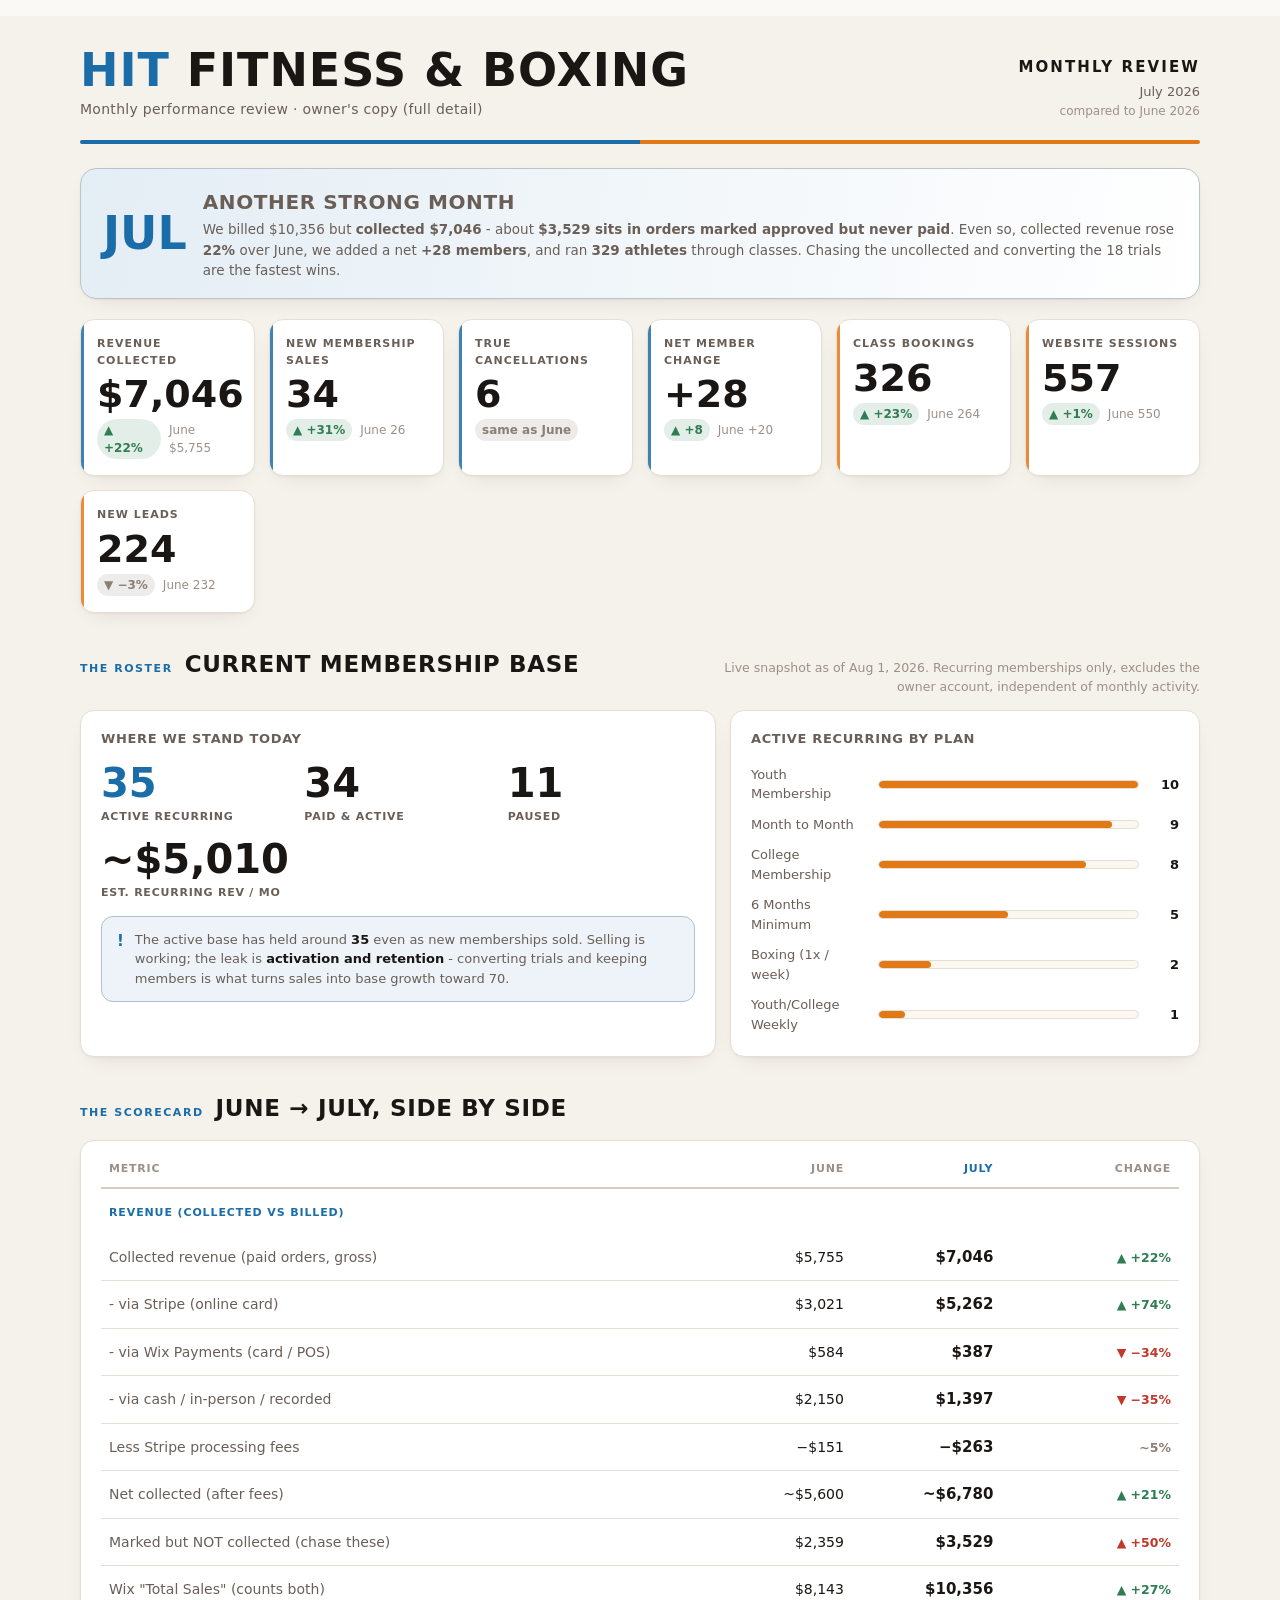
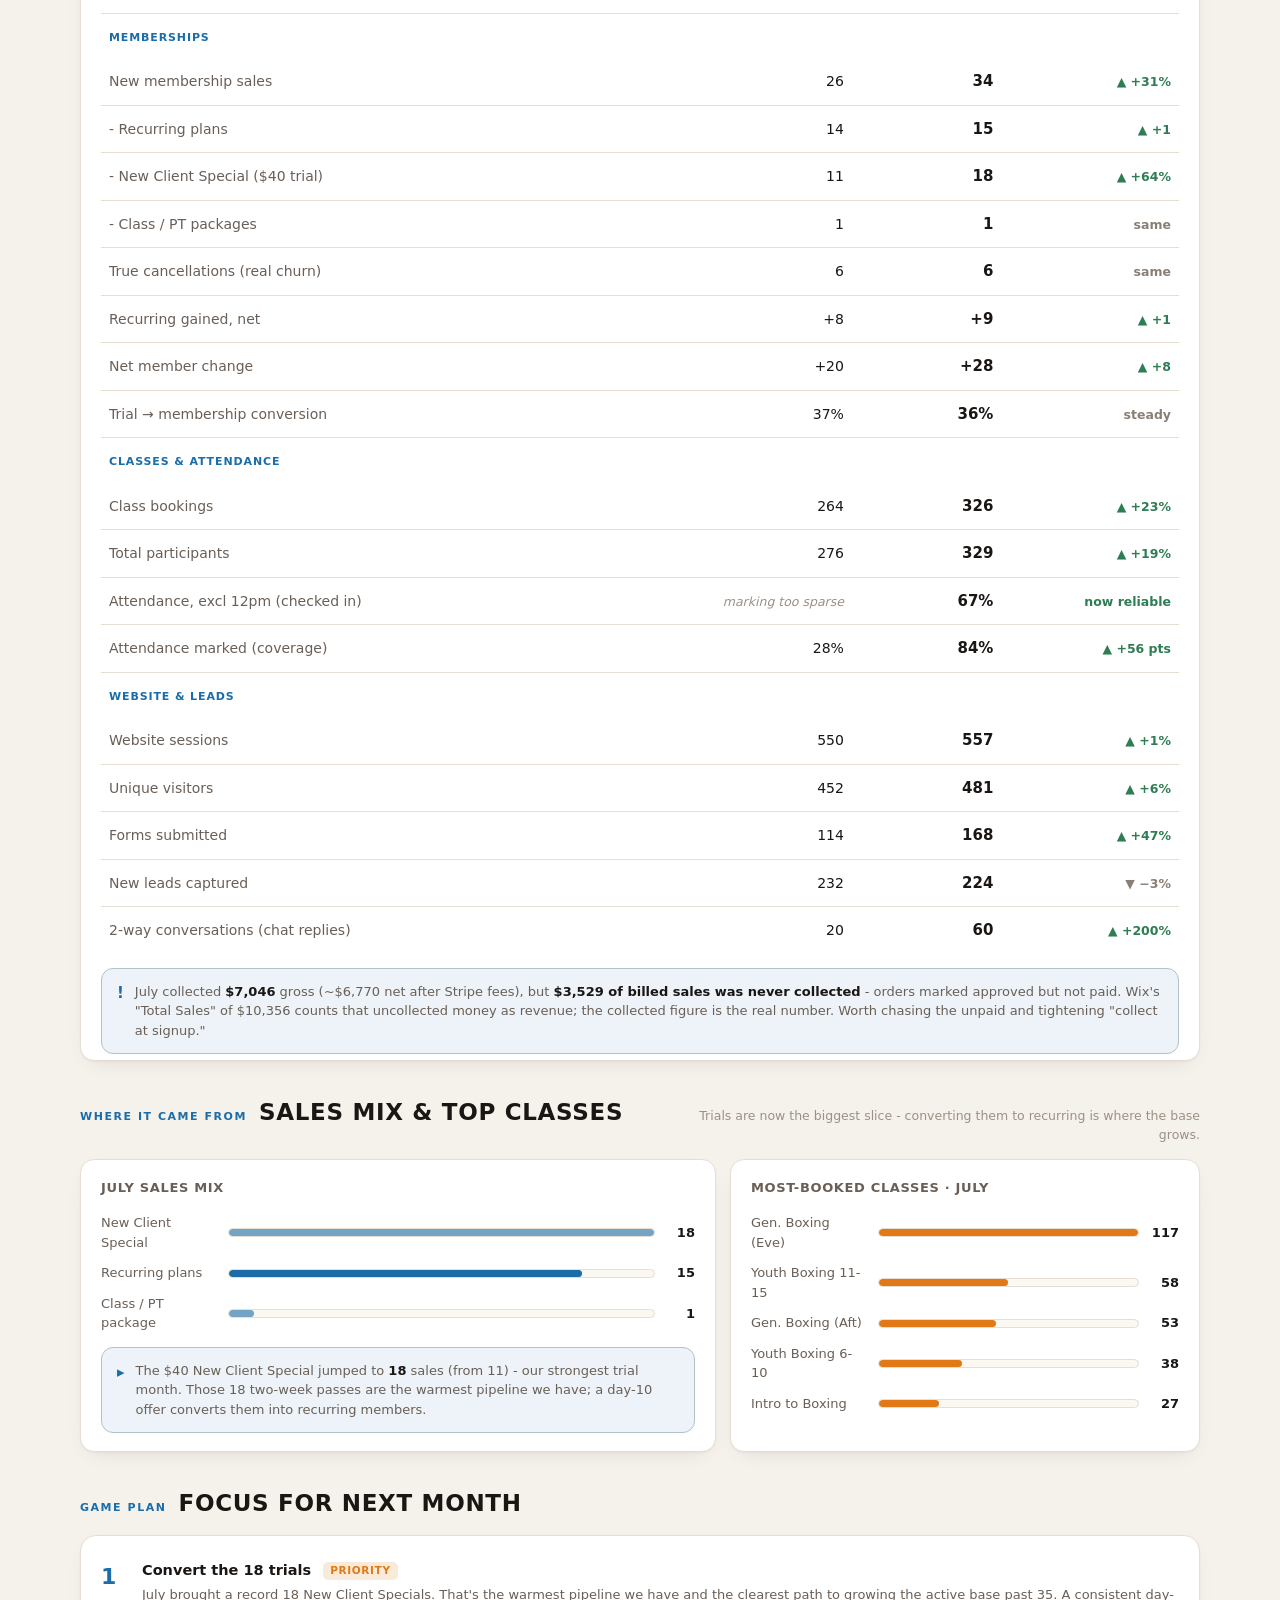
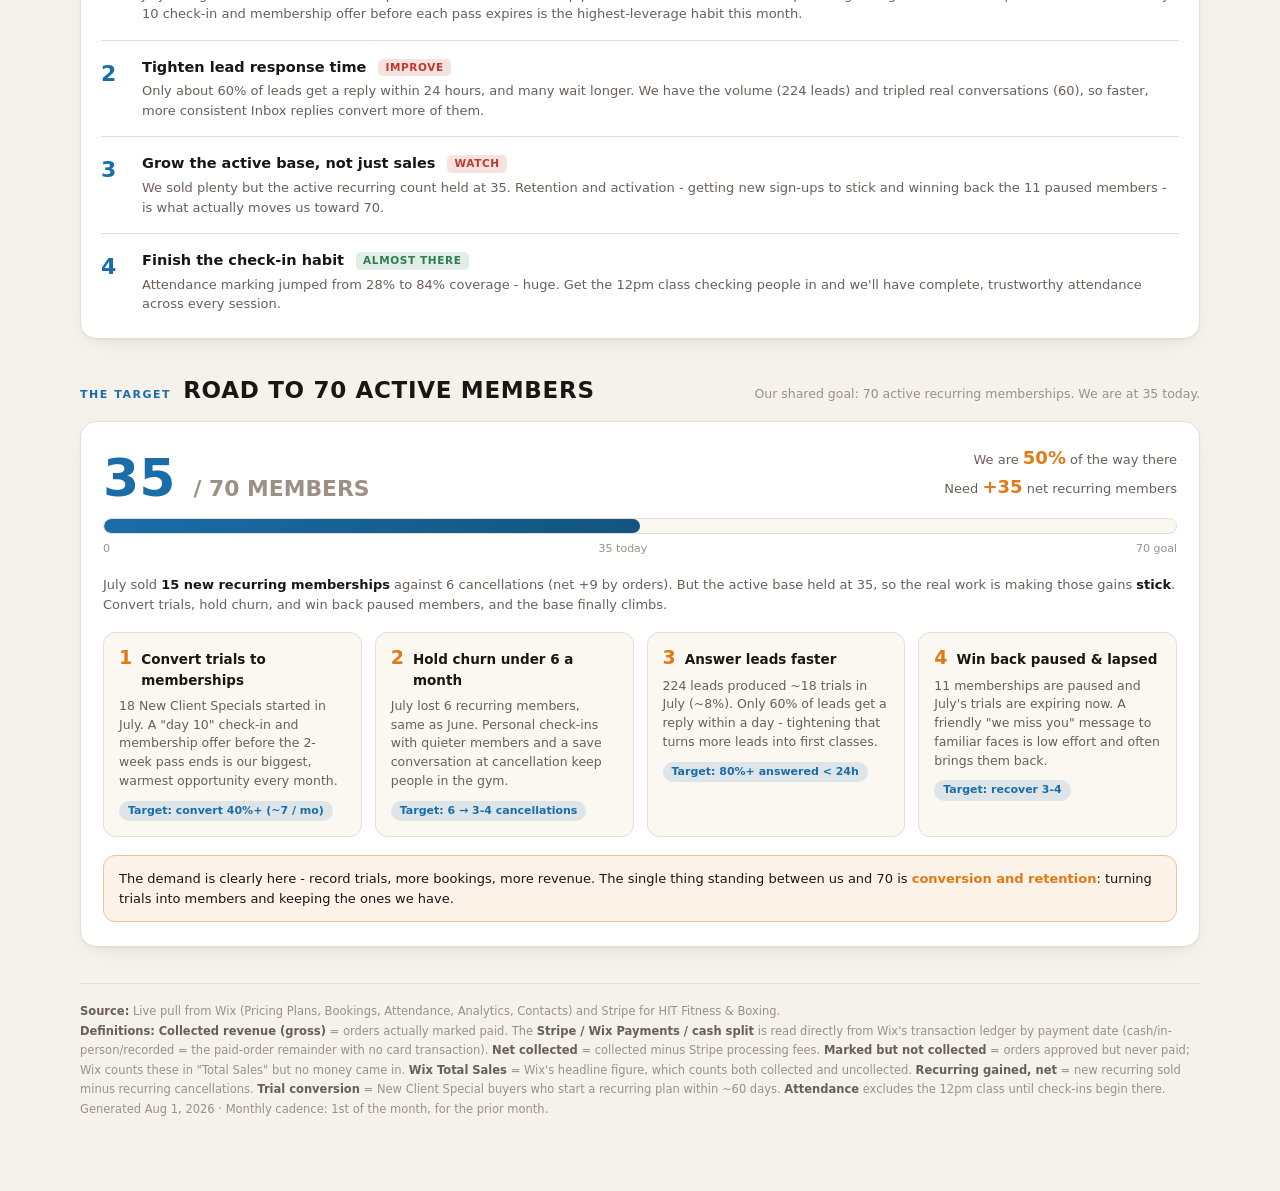
==== monthly.html @ 70bf4562 "Fit HIT reports on phone and laptop" ====
<!doctype html><html><head><meta charset=utf8><meta name=viewport content="width=device-width,initial-scale=1"><style>:root{color-scheme:light}body{margin:0;padding:0;font:14px -apple-system,BlinkMacSystemFont,sans-serif;background:#faf9f5;color:#141413}img{max-width:100%}</style></head><body>
﻿<title>HIT Fitness - Monthly Review</title>
<style>
  :root{
    --ground:#F5F1EB; --surface:#FFFFFF; --surface-2:#FBF7F1;
    --ink:#1A1614; --ink-soft:#6A5F57; --ink-faint:#9C9086;
    --hairline:#E6DED2; --hairline-strong:#D8CDBD;
    --accent:#1A6DA8; --accent-deep:#12547E; --blue:#E17A16;
    --pos:#2E7D53; --neg:#C0392B; --flat:#8A7F75;
    --shadow:0 1px 2px rgba(40,25,20,.05),0 8px 24px -12px rgba(40,25,20,.14);
    --font-display:"Arial Narrow","Helvetica Neue",system-ui,sans-serif;
    --font-body:system-ui,-apple-system,"Segoe UI",Roboto,sans-serif;
  }
  @media (prefers-color-scheme:dark){
    :root{
      --ground:#141110; --surface:#1E1A17; --surface-2:#242019;
      --ink:#F3ECE3; --ink-soft:#B3A79B; --ink-faint:#7E7267;
      --hairline:#312A24; --hairline-strong:#3D352E;
      --accent:#4FA3D6; --accent-deep:#7CBFE6; --blue:#F0983F;
      --pos:#54B384; --neg:#E4685C; --flat:#8F8578;
      --shadow:0 1px 2px rgba(0,0,0,.3),0 10px 30px -14px rgba(0,0,0,.6);
    }
  }
  :root[data-theme="light"]{
    --ground:#F5F1EB; --surface:#FFFFFF; --surface-2:#FBF7F1;
    --ink:#1A1614; --ink-soft:#6A5F57; --ink-faint:#9C9086;
    --hairline:#E6DED2; --hairline-strong:#D8CDBD;
    --accent:#1A6DA8; --accent-deep:#12547E; --blue:#E17A16;
    --pos:#2E7D53; --neg:#C0392B; --flat:#8A7F75;
    --shadow:0 1px 2px rgba(40,25,20,.05),0 8px 24px -12px rgba(40,25,20,.14);
  }
  :root[data-theme="dark"]{
    --ground:#141110; --surface:#1E1A17; --surface-2:#242019;
    --ink:#F3ECE3; --ink-soft:#B3A79B; --ink-faint:#7E7267;
    --hairline:#312A24; --hairline-strong:#3D352E;
    --accent:#4FA3D6; --accent-deep:#7CBFE6; --blue:#F0983F;
    --pos:#54B384; --neg:#E4685C; --flat:#8F8578;
    --shadow:0 1px 2px rgba(0,0,0,.3),0 10px 30px -14px rgba(0,0,0,.6);
  }
  *{box-sizing:border-box}
  body{margin:0}
  .wrap{background:var(--ground);color:var(--ink);font-family:var(--font-body);
    line-height:1.5;-webkit-font-smoothing:antialiased;padding:0 20px 72px;min-height:100vh}
  .page{max-width:1120px;margin:0 auto}
  .tnum{font-variant-numeric:tabular-nums}

  .mast{padding:34px 0 0}
  .mast-row{display:flex;justify-content:space-between;align-items:flex-end;gap:24px;flex-wrap:wrap}
  .wordmark{font-family:var(--font-display);font-weight:700;text-transform:uppercase;
    letter-spacing:.02em;line-height:.9;font-size:clamp(30px,5vw,46px);margin:0}
  .wordmark .hit{color:var(--accent)}
  .mast-sub{margin:8px 0 0;color:var(--ink-soft);font-size:14px;letter-spacing:.02em}
  .report-tag{text-align:right}
  .report-kind{font-family:var(--font-display);text-transform:uppercase;letter-spacing:.14em;font-weight:700;font-size:15px}
  .report-range{color:var(--ink-soft);font-size:13px;margin-top:3px}
  .report-vs{color:var(--ink-faint);font-size:12px;margin-top:1px}
  .corners{display:flex;height:4px;margin:20px 0 0;border-radius:3px;overflow:hidden}
  .corners i{display:block;flex:1}.corners .r{background:var(--accent)}.corners .b{background:var(--blue)}

  .banner{display:flex;gap:16px;align-items:center;margin:24px 0 0;padding:18px 22px;border-radius:16px;
    background:linear-gradient(100deg,color-mix(in srgb,var(--accent) 12%,var(--surface)),var(--surface));
    border:1px solid color-mix(in srgb,var(--accent) 22%,var(--hairline));box-shadow:var(--shadow)}
  .banner .hd{font-family:var(--font-display);text-transform:uppercase;letter-spacing:.03em;font-weight:700;font-size:20px;margin:0 0 2px}
  .banner p{margin:0;font-size:13.5px;color:var(--ink-soft)}
  .banner .mo{font-family:var(--font-display);font-size:46px;font-weight:700;color:var(--accent);line-height:.9;flex:none}

  .kpis{display:grid;grid-template-columns:repeat(auto-fit,minmax(min(160px,100%),1fr));gap:14px;margin:20px 0 0}
  .kpi{background:var(--surface);border:1px solid var(--hairline);border-radius:14px;padding:16px;
    box-shadow:var(--shadow);display:flex;flex-direction:column;gap:7px;position:relative;overflow:hidden}
  .kpi::before{content:"";position:absolute;left:0;top:0;bottom:0;width:3px;background:var(--accent);opacity:.85}
  .kpi.k-blue::before{background:var(--blue)}
  .kpi-label{font-size:11px;text-transform:uppercase;letter-spacing:.09em;color:var(--ink-soft);font-weight:600}
  .kpi-val{font-family:var(--font-display);font-weight:700;font-size:38px;line-height:.95}
  .kpi-val small{font-size:19px;color:var(--ink-soft);font-weight:700}
  .kpi-foot{display:flex;align-items:center;gap:8px;font-size:12.5px}
  .delta{display:inline-flex;align-items:center;gap:3px;font-weight:700;font-variant-numeric:tabular-nums;padding:2px 7px;border-radius:20px;font-size:12px}
  .delta.pos{color:var(--pos);background:color-mix(in srgb,var(--pos) 13%,transparent)}
  .delta.neg{color:var(--neg);background:color-mix(in srgb,var(--neg) 13%,transparent)}
  .delta.flat{color:var(--flat);background:color-mix(in srgb,var(--flat) 15%,transparent)}
  .kpi-prev{color:var(--ink-faint);font-size:12px}

  .section{margin:34px 0 0}
  .sec-head{display:flex;align-items:baseline;gap:12px;margin:0 0 14px}
  .eyebrow{font-size:11px;text-transform:uppercase;letter-spacing:.14em;color:var(--accent);font-weight:700}
  .sec-head h2{font-family:var(--font-display);text-transform:uppercase;letter-spacing:.03em;font-weight:700;font-size:23px;margin:0}
  .sec-note{color:var(--ink-faint);font-size:12.5px;margin-left:auto;text-align:right;max-width:46%}

  .card{background:var(--surface);border:1px solid var(--hairline);border-radius:14px;padding:6px 20px;box-shadow:var(--shadow)}
  .card.pad{padding:18px 20px}
  .card h3{margin:0 0 3px;font-size:13px;text-transform:uppercase;letter-spacing:.05em;color:var(--ink-soft);font-weight:700}

  /* comparison table */
  .cmp-table{width:100%;border-collapse:collapse;font-size:14px}
  .cmp-table thead th{font-size:11px;text-transform:uppercase;letter-spacing:.07em;color:var(--ink-faint);font-weight:700;
    text-align:right;padding:14px 8px 10px;border-bottom:2px solid var(--hairline-strong)}
  .cmp-table thead th:first-child{text-align:left}
  .cmp-table thead th.mjun{color:var(--accent)}
  .cmp-table td{padding:12px 8px;border-bottom:1px solid var(--hairline);text-align:right;font-variant-numeric:tabular-nums}
  .cmp-table td:first-child{text-align:left;color:var(--ink-soft);font-variant-numeric:normal}
  .cmp-table tr:last-child td{border-bottom:none}
  .cmp-table td.jun{font-weight:700;color:var(--ink);font-size:15px}
  .cmp-table .grp td{padding-top:16px;font-size:11px;text-transform:uppercase;letter-spacing:.08em;color:var(--accent);font-weight:700;border-bottom:none}
  .chg{display:inline-flex;align-items:center;gap:3px;font-weight:700;font-size:12.5px;justify-content:flex-end}
  .chg.pos{color:var(--pos)} .chg.neg{color:var(--neg)} .chg.flat{color:var(--flat)}
  .na{color:var(--ink-faint);font-style:italic;font-variant-numeric:normal;font-size:12.5px}

  .grid{display:grid;gap:14px}.cols-2{grid-template-columns:minmax(0,1.15fr) minmax(0,.85fr)}
  html,body{max-width:100%;overflow-x:hidden}
  .wrap,.page,.card,.kpi,.sec-head,.banner,.brow,.goal{min-width:0}
  .page{width:100%}
  .sec-head{flex-wrap:wrap}
  .stat-row{display:flex;flex-wrap:wrap;gap:14px 16px;margin-top:14px}
  .stat-row > div{flex:1 1 140px;min-width:0}
  .stat-n{font-family:var(--font-display);font-weight:700;font-size:clamp(24px,7.2vw,40px);line-height:1;overflow-wrap:anywhere}
  .table-scroll{overflow-x:auto;-webkit-overflow-scrolling:touch;max-width:100%}
  .cmp-table{min-width:560px}
  .brow{min-width:0}
  .brow .bl{width:auto;min-width:0;flex:0 1 9em;overflow-wrap:break-word}
  .brow .bv{width:auto;min-width:1.6em;flex:0 0 auto}
  .bar{min-width:0}
  .kpi-val{font-size:clamp(26px,7vw,38px)}
  @media(max-width:760px){
    .wrap{padding:0 12px 56px}
    .mast{padding-top:22px}
    .report-tag{text-align:left}
    .cols-2{grid-template-columns:minmax(0,1fr)}
    .sec-note{max-width:100%;text-align:left;margin-left:0}
    .sec-head{flex-direction:column;align-items:flex-start;gap:6px}
    .kpis{grid-template-columns:repeat(2,minmax(0,1fr))}
    .banner{flex-wrap:wrap;padding:14px 16px}
    .banner .mo{font-size:36px}
    .card{padding:6px 14px}
    .card.pad{padding:14px}
    .brow .bl{flex-basis:7em}
    .stat-n{font-size:clamp(22px,6.6vw,32px)}
    .stat-row{gap:12px 12px}
    .levers{grid-template-columns:1fr}
    .goal{padding:16px}
    .goal-gap{text-align:left}
  }
  .breakdown{display:flex;flex-direction:column;gap:11px;margin:16px 0 4px}
  .brow{display:flex;align-items:center;gap:10px;font-size:13px}
  .brow .bl{width:auto;min-width:0;flex:0 1 9em;color:var(--ink-soft);overflow-wrap:break-word}
  .bar{flex:1;height:9px;background:var(--surface-2);border:1px solid var(--hairline);border-radius:6px;overflow:hidden}
  .bar i{display:block;height:100%;border-radius:6px;background:var(--blue)}
  .brow .bv{width:30px;text-align:right;font-variant-numeric:tabular-nums;font-weight:700;color:var(--ink)}

  .flag{background:color-mix(in srgb,var(--accent) 8%,var(--surface));border:1px solid color-mix(in srgb,var(--accent) 26%,var(--hairline));
    border-radius:12px;padding:13px 15px;font-size:13px;color:var(--ink-soft);display:flex;gap:11px;align-items:flex-start;margin-top:14px}
  .flag b{color:var(--ink)}.flag .ic{color:var(--accent);font-weight:800;flex:none;font-size:15px}

  .notes{background:var(--surface);border:1px solid var(--hairline);border-radius:16px;padding:8px 20px;box-shadow:var(--shadow)}
  .note{display:flex;gap:15px;padding:16px 0;border-bottom:1px solid var(--hairline)}
  .note:last-child{border-bottom:none}
  .note .n{font-family:var(--font-display);font-weight:700;font-size:22px;color:var(--accent);flex:none;width:26px}
  .note h4{margin:0 0 3px;font-size:14.5px;color:var(--ink)}
  .note p{margin:0;font-size:13px;color:var(--ink-soft)}
  .note .tag{display:inline-block;font-size:10.5px;text-transform:uppercase;letter-spacing:.06em;font-weight:700;padding:1px 7px;border-radius:5px;margin-left:7px;vertical-align:middle}
  .tag.win{color:var(--pos);background:color-mix(in srgb,var(--pos) 14%,transparent)}
  .tag.watch{color:var(--neg);background:color-mix(in srgb,var(--neg) 14%,transparent)}
  .tag.act{color:var(--blue);background:color-mix(in srgb,var(--blue) 16%,transparent)}

  footer{margin:36px 0 0;padding-top:18px;border-top:1px solid var(--hairline);color:var(--ink-faint);font-size:11.5px;line-height:1.7}
  footer b{color:var(--ink-soft)}
  .goal{background:var(--surface);border:1px solid var(--hairline);border-radius:16px;padding:22px 22px 24px;box-shadow:var(--shadow)}
  .goal-top{display:flex;justify-content:space-between;align-items:flex-end;gap:16px;flex-wrap:wrap;margin-bottom:16px}
  .goal-now{font-family:var(--font-display);font-weight:700;font-size:clamp(34px,5vw,52px);line-height:.9}
  .goal-now b{color:var(--accent)} .goal-now span{color:var(--ink-faint);font-size:.42em;font-weight:700}
  .goal-gap{text-align:right;font-size:13px;color:var(--ink-soft);line-height:1.6}
  .goal-gap b{color:var(--blue);font-size:18px;font-family:var(--font-display)}
  .meter{position:relative;height:16px;background:var(--surface-2);border:1px solid var(--hairline);border-radius:10px;overflow:hidden}
  .meter i{display:block;height:100%;background:linear-gradient(90deg,var(--accent),var(--accent-deep));border-radius:10px}
  .meter-scale{display:flex;justify-content:space-between;margin-top:7px;font-size:11px;color:var(--ink-faint);font-variant-numeric:tabular-nums}
  .goal-lead{font-size:13px;color:var(--ink-soft);margin:18px 0 0}.goal-lead b{color:var(--ink)}
  .levers{display:grid;grid-template-columns:repeat(auto-fit,minmax(215px,1fr));gap:13px;margin-top:18px}
  .lever{border:1px solid var(--hairline);border-radius:12px;padding:15px;background:var(--surface-2)}
  .lever .lh{display:flex;align-items:baseline;gap:9px;margin-bottom:7px}
  .lever .ln{font-family:var(--font-display);font-weight:700;font-size:19px;color:var(--blue);flex:none;line-height:1}
  .lever h4{margin:0;font-size:13.5px;color:var(--ink)}
  .lever p{margin:0;font-size:12.5px;color:var(--ink-soft);line-height:1.5}
  .lever .impact{display:inline-block;margin-top:10px;font-size:11px;font-weight:700;color:var(--accent);background:color-mix(in srgb,var(--accent) 13%,transparent);padding:2px 9px;border-radius:20px}
  .goal-foot{margin:18px 0 0;font-size:13px;color:var(--ink);background:color-mix(in srgb,var(--blue) 10%,var(--surface));border:1px solid color-mix(in srgb,var(--blue) 26%,var(--hairline));border-radius:12px;padding:13px 15px}
  .goal-foot b{color:var(--blue)}
  @media (prefers-reduced-motion:no-preference){
    .kpi,.card,.note,.banner{animation:rise .5s cubic-bezier(.2,.7,.2,1) both}
    .kpis .kpi:nth-child(2){animation-delay:.04s}.kpis .kpi:nth-child(3){animation-delay:.08s}
    .kpis .kpi:nth-child(4){animation-delay:.12s}.kpis .kpi:nth-child(5){animation-delay:.16s}.kpis .kpi:nth-child(6){animation-delay:.2s}
    @keyframes rise{from{opacity:0;transform:translateY(8px)}to{opacity:1;transform:none}}
  }
</style>

<div class="wrap">
<div class="page">

  <header class="mast">
    <div class="mast-row">
      <div>
        <h1 class="wordmark"><span class="hit">HIT</span> Fitness &amp; Boxing</h1>
        <p class="mast-sub">Monthly performance review · owner's copy (full detail)</p>
      </div>
      <div class="report-tag">
        <div class="report-kind">Monthly Review</div>
        <div class="report-range">July 2026</div>
        <div class="report-vs">compared to June 2026</div>
      </div>
    </div>
    <div class="corners" aria-hidden="true"><i class="r"></i><i class="b"></i></div>
  </header>

  <div class="banner">
    <div class="mo">JUL</div>
    <div>
      <p class="hd">Another strong month</p>
      <p>We billed $10,356 but <b>collected $7,046</b> - about <b>$3,529 sits in orders marked approved but never paid</b>. Even so, collected revenue rose <b>22%</b> over June, we added a net <b>+28 members</b>, and ran <b>329 athletes</b> through classes. Chasing the uncollected and converting the 18 trials are the fastest wins.</p>
    </div>
  </div>

  <section class="kpis" aria-label="Headline numbers">
    <div class="kpi">
      <div class="kpi-label">Revenue Collected</div>
      <div class="kpi-val tnum">$7,046</div>
      <div class="kpi-foot"><span class="delta pos">▲ +22%</span><span class="kpi-prev">June $5,755</span></div>
    </div>
    <div class="kpi">
      <div class="kpi-label">New Membership Sales</div>
      <div class="kpi-val tnum">34</div>
      <div class="kpi-foot"><span class="delta pos">▲ +31%</span><span class="kpi-prev">June 26</span></div>
    </div>
    <div class="kpi">
      <div class="kpi-label">True Cancellations</div>
      <div class="kpi-val tnum">6</div>
      <div class="kpi-foot"><span class="delta flat">same as June</span></div>
    </div>
    <div class="kpi">
      <div class="kpi-label">Net Member Change</div>
      <div class="kpi-val tnum">+28</div>
      <div class="kpi-foot"><span class="delta pos">▲ +8</span><span class="kpi-prev">June +20</span></div>
    </div>
    <div class="kpi k-blue">
      <div class="kpi-label">Class Bookings</div>
      <div class="kpi-val tnum">326</div>
      <div class="kpi-foot"><span class="delta pos">▲ +23%</span><span class="kpi-prev">June 264</span></div>
    </div>
    <div class="kpi k-blue">
      <div class="kpi-label">Website Sessions</div>
      <div class="kpi-val tnum">557</div>
      <div class="kpi-foot"><span class="delta pos">▲ +1%</span><span class="kpi-prev">June 550</span></div>
    </div>
    <div class="kpi k-blue">
      <div class="kpi-label">New Leads</div>
      <div class="kpi-val tnum">224</div>
      <div class="kpi-foot"><span class="delta flat">▼ −3%</span><span class="kpi-prev">June 232</span></div>
    </div>
  </section>

  <!-- MEMBERSHIP BASE -->
  <section class="section">
    <div class="sec-head">
      <span class="eyebrow">The Roster</span>
      <h2>Current Membership Base</h2>
      <span class="sec-note">Live snapshot as of Aug 1, 2026. Recurring memberships only, excludes the owner account, independent of monthly activity.</span>
    </div>
    <div class="grid cols-2">
      <div class="card pad">
        <h3>Where We Stand Today</h3>
        <div class="stat-row">
          <div>
            <div class="stat-n tnum" style="color:var(--accent)">35</div>
            <div style="font-size:11px;text-transform:uppercase;letter-spacing:.07em;color:var(--ink-soft);font-weight:700;margin-top:6px">Active recurring</div>
          </div>
          <div>
            <div class="stat-n tnum">34</div>
            <div style="font-size:11px;text-transform:uppercase;letter-spacing:.07em;color:var(--ink-soft);font-weight:700;margin-top:6px">Paid &amp; active</div>
          </div>
          <div>
            <div class="stat-n tnum">11</div>
            <div style="font-size:11px;text-transform:uppercase;letter-spacing:.07em;color:var(--ink-soft);font-weight:700;margin-top:6px">Paused</div>
          </div>
          <div>
            <div class="stat-n tnum">~$5,010</div>
            <div style="font-size:11px;text-transform:uppercase;letter-spacing:.07em;color:var(--ink-soft);font-weight:700;margin-top:6px">Est. recurring rev / mo</div>
          </div>
        </div>
        <div class="flag"><span class="ic">!</span><span>The active base has held around <b>35</b> even as new memberships sold. Selling is working; the leak is <b>activation and retention</b> - converting trials and keeping members is what turns sales into base growth toward 70.</span></div>
      </div>
      <div class="card pad">
        <h3>Active Recurring by Plan</h3>
        <div class="breakdown">
          <div class="brow"><span class="bl">Youth Membership</span><span class="bar"><i style="width:100%"></i></span><span class="bv tnum">10</span></div>
          <div class="brow"><span class="bl">Month to Month</span><span class="bar"><i style="width:90%"></i></span><span class="bv tnum">9</span></div>
          <div class="brow"><span class="bl">College Membership</span><span class="bar"><i style="width:80%"></i></span><span class="bv tnum">8</span></div>
          <div class="brow"><span class="bl">6 Months Minimum</span><span class="bar"><i style="width:50%"></i></span><span class="bv tnum">5</span></div>
          <div class="brow"><span class="bl">Boxing (1x / week)</span><span class="bar"><i style="width:20%"></i></span><span class="bv tnum">2</span></div>
          <div class="brow"><span class="bl">Youth/College Weekly</span><span class="bar"><i style="width:10%"></i></span><span class="bv tnum">1</span></div>
        </div>
      </div>
    </div>
  </section>

  <!-- FULL COMPARISON -->
  <section class="section">
    <div class="sec-head">
      <span class="eyebrow">The Scorecard</span>
      <h2>June &rarr; July, Side by Side</h2>
    </div>
    <div class="card">
      <div class="table-scroll">
      <table class="cmp-table">
        <thead><tr><th>Metric</th><th>June</th><th class="mjun">July</th><th>Change</th></tr></thead>
        <tbody>
          <tr class="grp"><td colspan="4">Revenue (collected vs billed)</td></tr>
          <tr><td>Collected revenue (paid orders, gross)</td><td>$5,755</td><td class="jun">$7,046</td><td><span class="chg pos">▲ +22%</span></td></tr>
          <tr><td>- via Stripe (online card)</td><td>$3,021</td><td class="jun">$5,262</td><td><span class="chg pos">▲ +74%</span></td></tr>
          <tr><td>- via Wix Payments (card / POS)</td><td>$584</td><td class="jun">$387</td><td><span class="chg neg">▼ −34%</span></td></tr>
          <tr><td>- via cash / in-person / recorded</td><td>$2,150</td><td class="jun">$1,397</td><td><span class="chg neg">▼ −35%</span></td></tr>
          <tr><td>Less Stripe processing fees</td><td>−$151</td><td class="jun">−$263</td><td><span class="chg flat">~5%</span></td></tr>
          <tr><td>Net collected (after fees)</td><td>~$5,600</td><td class="jun">~$6,780</td><td><span class="chg pos">▲ +21%</span></td></tr>
          <tr><td>Marked but NOT collected (chase these)</td><td>$2,359</td><td class="jun">$3,529</td><td><span class="chg neg">▲ +50%</span></td></tr>
          <tr><td>Wix "Total Sales" (counts both)</td><td>$8,143</td><td class="jun">$10,356</td><td><span class="chg pos">▲ +27%</span></td></tr>
          <tr class="grp"><td colspan="4">Memberships</td></tr>
          <tr><td>New membership sales</td><td>26</td><td class="jun">34</td><td><span class="chg pos">▲ +31%</span></td></tr>
          <tr><td>- Recurring plans</td><td>14</td><td class="jun">15</td><td><span class="chg pos">▲ +1</span></td></tr>
          <tr><td>- New Client Special ($40 trial)</td><td>11</td><td class="jun">18</td><td><span class="chg pos">▲ +64%</span></td></tr>
          <tr><td>- Class / PT packages</td><td>1</td><td class="jun">1</td><td><span class="chg flat">same</span></td></tr>
          <tr><td>True cancellations (real churn)</td><td>6</td><td class="jun">6</td><td><span class="chg flat">same</span></td></tr>
          <tr><td>Recurring gained, net</td><td>+8</td><td class="jun">+9</td><td><span class="chg pos">▲ +1</span></td></tr>
          <tr><td>Net member change</td><td>+20</td><td class="jun">+28</td><td><span class="chg pos">▲ +8</span></td></tr>
          <tr><td>Trial &rarr; membership conversion</td><td>37%</td><td class="jun">36%</td><td><span class="chg flat">steady</span></td></tr>

          <tr class="grp"><td colspan="4">Classes &amp; Attendance</td></tr>
          <tr><td>Class bookings</td><td>264</td><td class="jun">326</td><td><span class="chg pos">▲ +23%</span></td></tr>
          <tr><td>Total participants</td><td>276</td><td class="jun">329</td><td><span class="chg pos">▲ +19%</span></td></tr>
          <tr><td>Attendance, excl 12pm (checked in)</td><td><span class="na">marking too sparse</span></td><td class="jun">67%</td><td><span class="chg pos">now reliable</span></td></tr>
          <tr><td>Attendance marked (coverage)</td><td>28%</td><td class="jun">84%</td><td><span class="chg pos">▲ +56 pts</span></td></tr>

          <tr class="grp"><td colspan="4">Website &amp; Leads</td></tr>
          <tr><td>Website sessions</td><td>550</td><td class="jun">557</td><td><span class="chg pos">▲ +1%</span></td></tr>
          <tr><td>Unique visitors</td><td>452</td><td class="jun">481</td><td><span class="chg pos">▲ +6%</span></td></tr>
          <tr><td>Forms submitted</td><td>114</td><td class="jun">168</td><td><span class="chg pos">▲ +47%</span></td></tr>
          <tr><td>New leads captured</td><td>232</td><td class="jun">224</td><td><span class="chg flat">▼ −3%</span></td></tr>
          <tr><td>2-way conversations (chat replies)</td><td>20</td><td class="jun">60</td><td><span class="chg pos">▲ +200%</span></td></tr>
        </tbody>
      </table>
      </div>
      <div class="flag"><span class="ic">!</span><span>July collected <b>$7,046</b> gross (~$6,770 net after Stripe fees), but <b>$3,529 of billed sales was never collected</b> - orders marked approved but not paid. Wix's "Total Sales" of $10,356 counts that uncollected money as revenue; the collected figure is the real number. Worth chasing the unpaid and tightening "collect at signup."</span></div>
    </div>
  </section>

  <!-- MIX + CLASSES -->
  <section class="section">
    <div class="sec-head">
      <span class="eyebrow">Where It Came From</span>
      <h2>Sales Mix &amp; Top Classes</h2>
      <span class="sec-note">Trials are now the biggest slice - converting them to recurring is where the base grows.</span>
    </div>
    <div class="grid cols-2">
      <div class="card pad">
        <h3>July Sales Mix</h3>
        <div class="breakdown">
          <div class="brow"><span class="bl">New Client Special</span><span class="bar"><i style="width:100%;background:var(--accent);opacity:.6"></i></span><span class="bv tnum">18</span></div>
          <div class="brow"><span class="bl">Recurring plans</span><span class="bar"><i style="width:83%;background:var(--accent)"></i></span><span class="bv tnum">15</span></div>
          <div class="brow"><span class="bl">Class / PT package</span><span class="bar"><i style="width:6%;background:var(--accent);opacity:.6"></i></span><span class="bv tnum">1</span></div>
        </div>
        <div class="flag"><span class="ic">▸</span><span>The $40 New Client Special jumped to <b>18</b> sales (from 11) - our strongest trial month. Those 18 two-week passes are the warmest pipeline we have; a day-10 offer converts them into recurring members.</span></div>
      </div>
      <div class="card pad">
        <h3>Most-Booked Classes · July</h3>
        <div class="breakdown">
          <div class="brow"><span class="bl">Gen. Boxing (Eve)</span><span class="bar"><i style="width:100%"></i></span><span class="bv tnum">117</span></div>
          <div class="brow"><span class="bl">Youth Boxing 11-15</span><span class="bar"><i style="width:50%"></i></span><span class="bv tnum">58</span></div>
          <div class="brow"><span class="bl">Gen. Boxing (Aft)</span><span class="bar"><i style="width:45%"></i></span><span class="bv tnum">53</span></div>
          <div class="brow"><span class="bl">Youth Boxing 6-10</span><span class="bar"><i style="width:32%"></i></span><span class="bv tnum">38</span></div>
          <div class="brow"><span class="bl">Intro to Boxing</span><span class="bar"><i style="width:23%"></i></span><span class="bv tnum">27</span></div>
        </div>
      </div>
    </div>
  </section>

  <!-- NOTES -->
  <section class="section">
    <div class="sec-head"><span class="eyebrow">Game Plan</span><h2>Focus For Next Month</h2></div>
    <div class="notes">
      <div class="note"><div class="n">1</div><div><h4>Convert the 18 trials <span class="tag act">Priority</span></h4><p>July brought a record 18 New Client Specials. That's the warmest pipeline we have and the clearest path to growing the active base past 35. A consistent day-10 check-in and membership offer before each pass expires is the highest-leverage habit this month.</p></div></div>
      <div class="note"><div class="n">2</div><div><h4>Tighten lead response time <span class="tag watch">Improve</span></h4><p>Only about 60% of leads get a reply within 24 hours, and many wait longer. We have the volume (224 leads) and tripled real conversations (60), so faster, more consistent Inbox replies convert more of them.</p></div></div>
      <div class="note"><div class="n">3</div><div><h4>Grow the active base, not just sales <span class="tag watch">Watch</span></h4><p>We sold plenty but the active recurring count held at 35. Retention and activation - getting new sign-ups to stick and winning back the 11 paused members - is what actually moves us toward 70.</p></div></div>
      <div class="note"><div class="n">4</div><div><h4>Finish the check-in habit <span class="tag win">Almost there</span></h4><p>Attendance marking jumped from 28% to 84% coverage - huge. Get the 12pm class checking people in and we'll have complete, trustworthy attendance across every session.</p></div></div>
    </div>
  </section>

  <!-- ROAD TO 70 -->
  <section class="section">
    <div class="sec-head">
      <span class="eyebrow">The Target</span>
      <h2>Road to 70 Active Members</h2>
      <span class="sec-note">Our shared goal: 70 active recurring memberships. We are at 35 today.</span>
    </div>
    <div class="goal">
      <div class="goal-top">
        <div class="goal-now"><b>35</b> <span>/ 70 MEMBERS</span></div>
        <div class="goal-gap">We are <b>50%</b> of the way there<br>Need <b>+35</b> net recurring members</div>
      </div>
      <div class="meter"><i style="width:50%"></i></div>
      <div class="meter-scale"><span>0</span><span>35 today</span><span>70 goal</span></div>
      <p class="goal-lead">July sold <b>15 new recurring memberships</b> against 6 cancellations (net +9 by orders). But the active base held at 35, so the real work is making those gains <b>stick</b>. Convert trials, hold churn, and win back paused members, and the base finally climbs.</p>
      <div class="levers">
        <div class="lever">
          <div class="lh"><span class="ln">1</span><h4>Convert trials to memberships</h4></div>
          <p>18 New Client Specials started in July. A "day 10" check-in and membership offer before the 2-week pass ends is our biggest, warmest opportunity every month.</p>
          <span class="impact">Target: convert 40%+ (~7 / mo)</span>
        </div>
        <div class="lever">
          <div class="lh"><span class="ln">2</span><h4>Hold churn under 6 a month</h4></div>
          <p>July lost 6 recurring members, same as June. Personal check-ins with quieter members and a save conversation at cancellation keep people in the gym.</p>
          <span class="impact">Target: 6 &rarr; 3-4 cancellations</span>
        </div>
        <div class="lever">
          <div class="lh"><span class="ln">3</span><h4>Answer leads faster</h4></div>
          <p>224 leads produced ~18 trials in July (~8%). Only 60% of leads get a reply within a day - tightening that turns more leads into first classes.</p>
          <span class="impact">Target: 80%+ answered &lt; 24h</span>
        </div>
        <div class="lever">
          <div class="lh"><span class="ln">4</span><h4>Win back paused &amp; lapsed</h4></div>
          <p>11 memberships are paused and July's trials are expiring now. A friendly "we miss you" message to familiar faces is low effort and often brings them back.</p>
          <span class="impact">Target: recover 3-4</span>
        </div>
      </div>
      <div class="goal-foot">The demand is clearly here - record trials, more bookings, more revenue. The single thing standing between us and 70 is <b>conversion and retention</b>: turning trials into members and keeping the ones we have.</div>
    </div>
  </section>

  <footer>
    <b>Source:</b> Live pull from Wix (Pricing Plans, Bookings, Attendance, Analytics, Contacts) and Stripe for HIT Fitness &amp; Boxing.<br>
    <b>Definitions:</b> <b>Collected revenue (gross)</b> = orders actually marked paid. The <b>Stripe / Wix Payments / cash split</b> is read directly from Wix's transaction ledger by payment date (cash/in-person/recorded = the paid-order remainder with no card transaction). <b>Net collected</b> = collected minus Stripe processing fees. <b>Marked but not collected</b> = orders approved but never paid; Wix counts these in "Total Sales" but no money came in. <b>Wix Total Sales</b> = Wix's headline figure, which counts both collected and uncollected. <b>Recurring gained, net</b> = new recurring sold minus recurring cancellations. <b>Trial conversion</b> = New Client Special buyers who start a recurring plan within ~60 days. <b>Attendance</b> excludes the 12pm class until check-ins begin there.<br>
    Generated Aug 1, 2026 · Monthly cadence: 1st of the month, for the prior month.
  </footer>

</div>
</div>





</body></html>
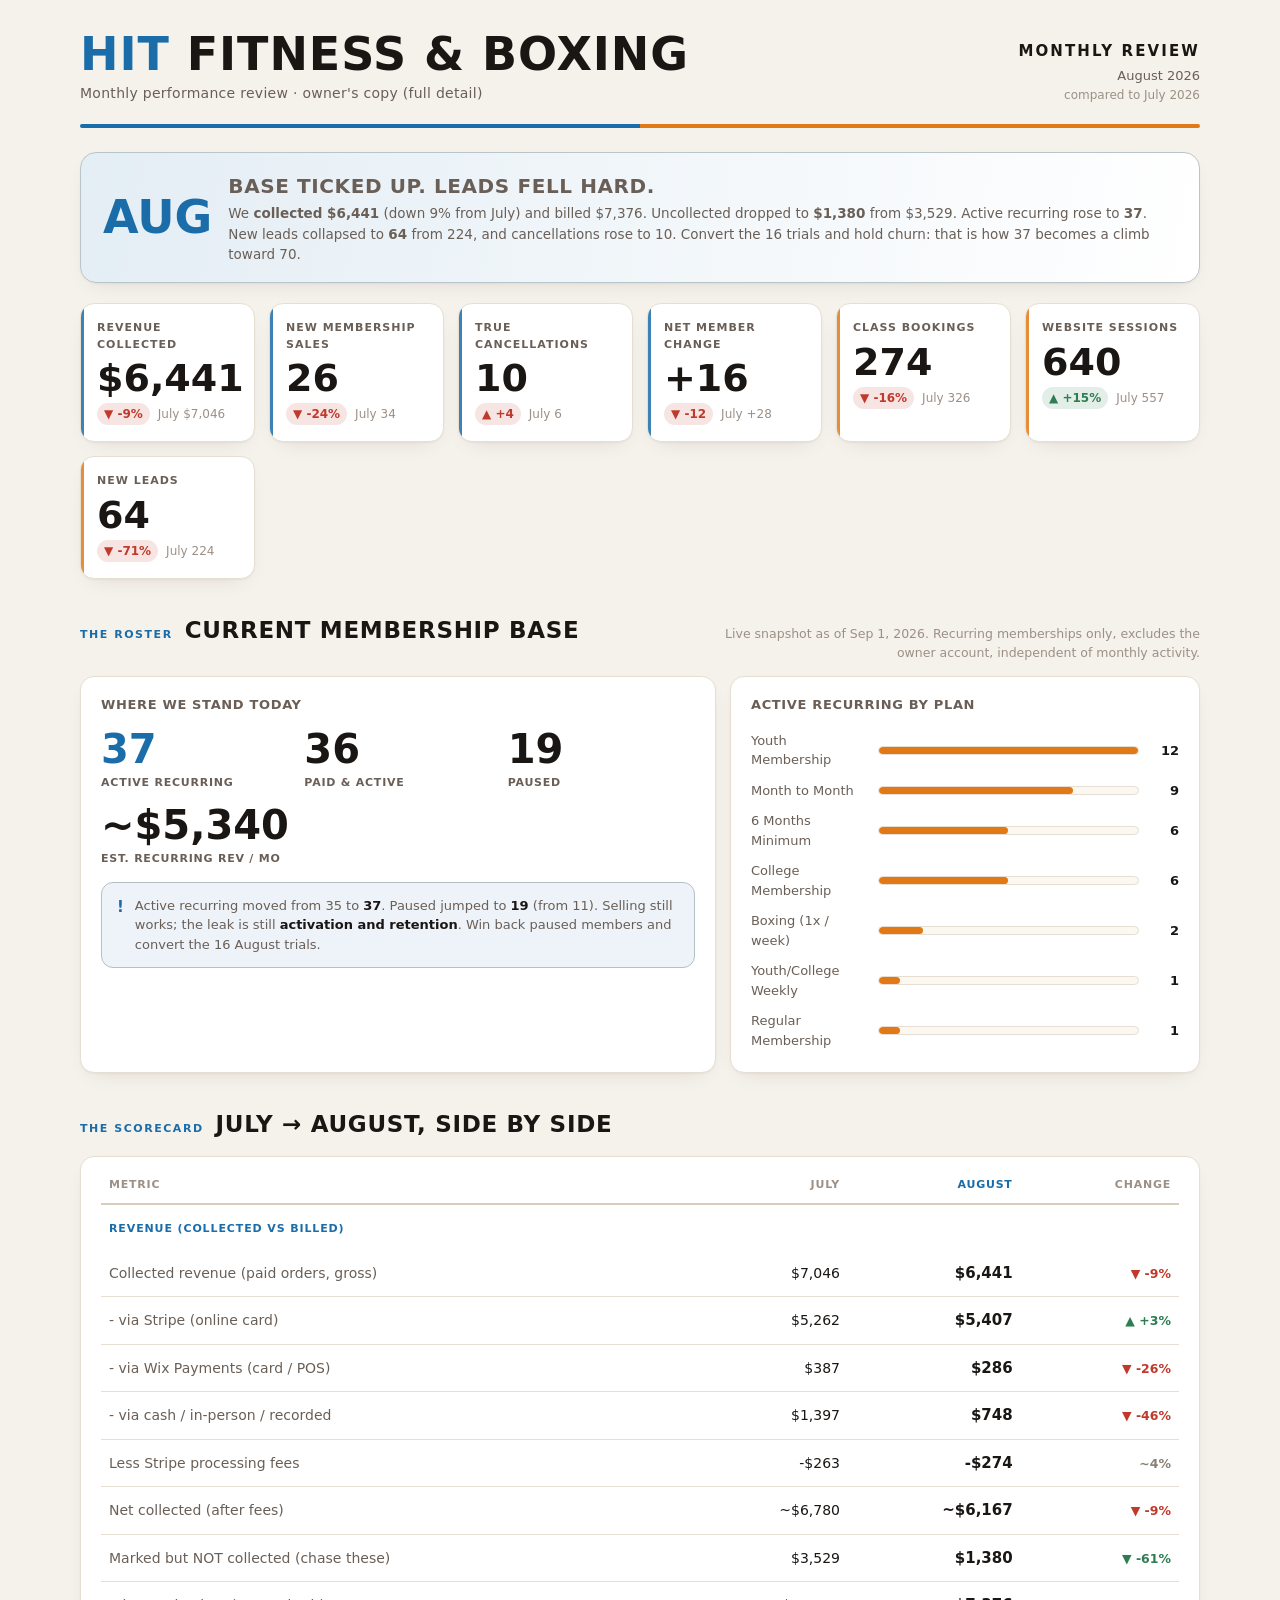
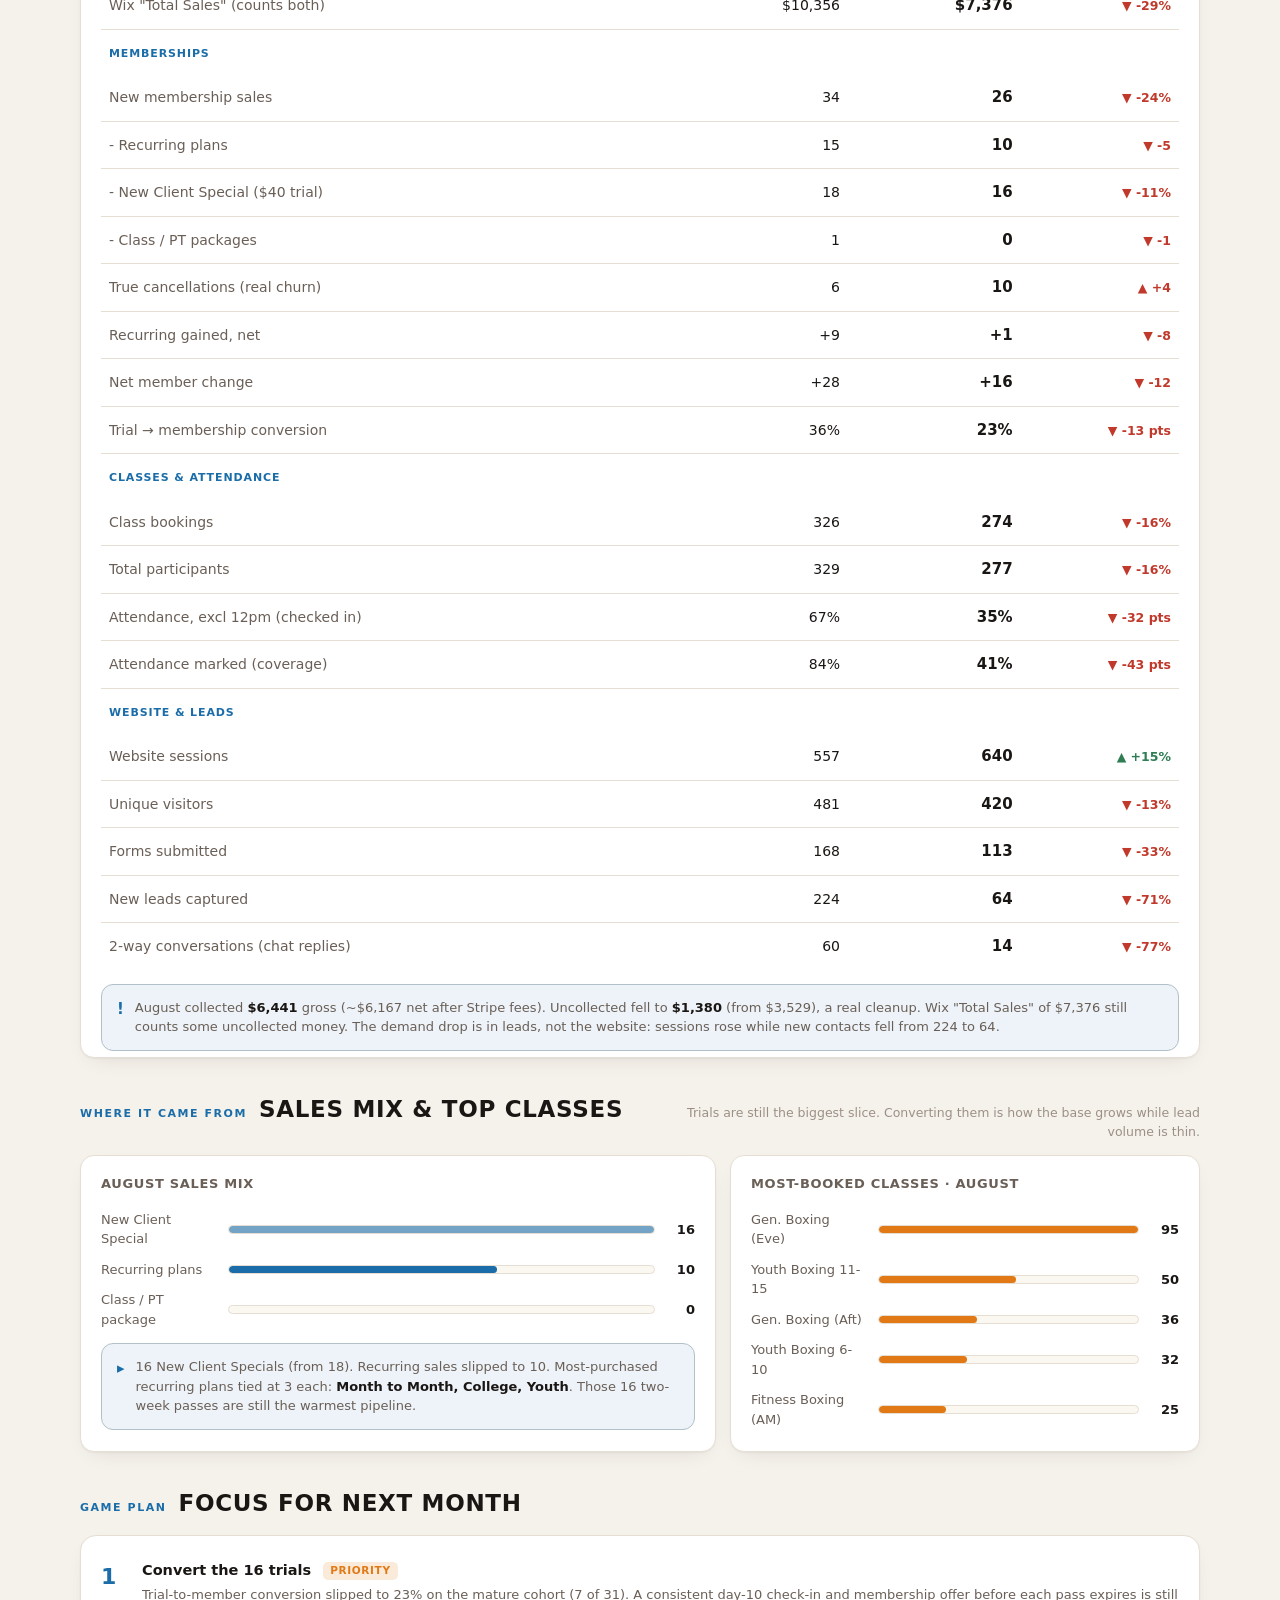
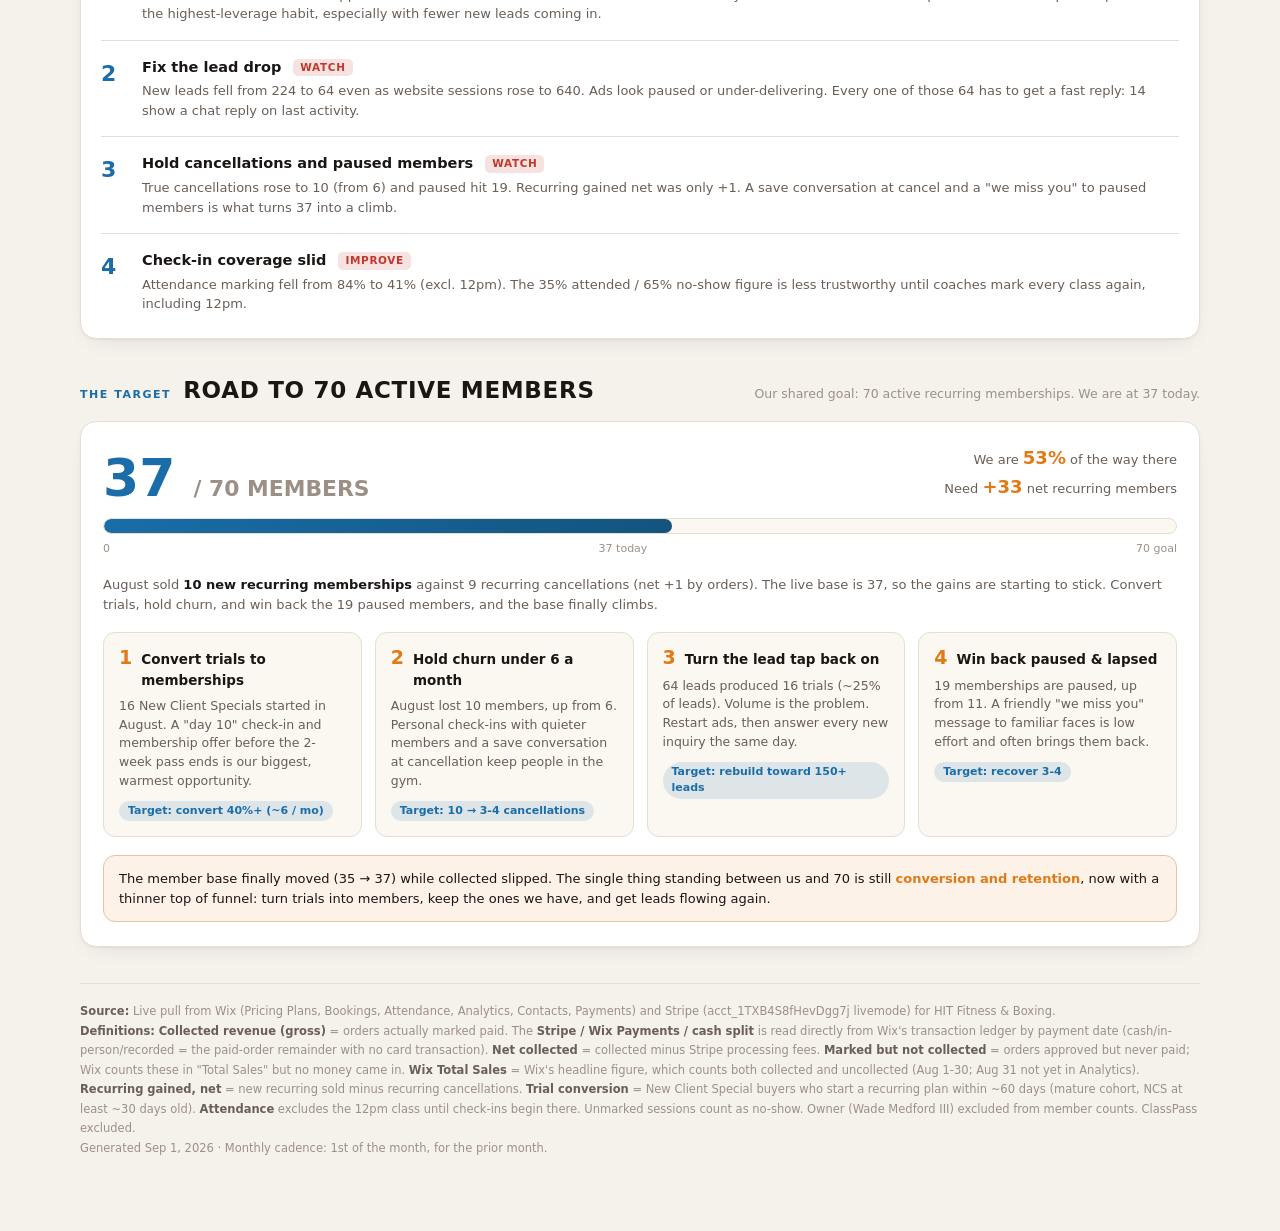
==== commit 8443832e: "HIT August 2026 monthly reports: owner money" ====
--- a/monthly.html
+++ b/monthly.html
@@ -1,5 +1,5 @@
-<!doctype html><html><head><meta charset=utf8><meta name=viewport content="width=device-width,initial-scale=1"><style>:root{color-scheme:light}body{margin:0;padding:0;font:14px -apple-system,BlinkMacSystemFont,sans-serif;background:#faf9f5;color:#141413}img{max-width:100%}</style></head><body>
-﻿<title>HIT Fitness - Monthly Review</title>
+<!doctype html><html><head><meta charset="utf-8"><meta name="viewport" content="width=device-width,initial-scale=1"><style>:root{color-scheme:light}body{margin:0;padding:0;font:14px -apple-system,BlinkMacSystemFont,sans-serif;background:#faf9f5;color:#141413}img{max-width:100%}</style></head><body>
+<title>HIT Fitness - Monthly Review</title>
 <style>
   :root{
     --ground:#F5F1EB; --surface:#FFFFFF; --surface-2:#FBF7F1;
@@ -89,7 +89,6 @@
   .card.pad{padding:18px 20px}
   .card h3{margin:0 0 3px;font-size:13px;text-transform:uppercase;letter-spacing:.05em;color:var(--ink-soft);font-weight:700}
 
-  /* comparison table */
   .cmp-table{width:100%;border-collapse:collapse;font-size:14px}
   .cmp-table thead th{font-size:11px;text-transform:uppercase;letter-spacing:.07em;color:var(--ink-faint);font-weight:700;
     text-align:right;padding:14px 8px 10px;border-bottom:2px solid var(--hairline-strong)}
@@ -196,249 +195,242 @@
     <div class="mast-row">
       <div>
         <h1 class="wordmark"><span class="hit">HIT</span> Fitness &amp; Boxing</h1>
-        <p class="mast-sub">Monthly performance review · owner's copy (full detail)</p>
+        <p class="mast-sub">Monthly performance review &middot; owner's copy (full detail)</p>
       </div>
       <div class="report-tag">
         <div class="report-kind">Monthly Review</div>
-        <div class="report-range">July 2026</div>
-        <div class="report-vs">compared to June 2026</div>
+        <div class="report-range">August 2026</div>
+        <div class="report-vs">compared to July 2026</div>
       </div>
     </div>
     <div class="corners" aria-hidden="true"><i class="r"></i><i class="b"></i></div>
   </header>
 
   <div class="banner">
-    <div class="mo">JUL</div>
+    <div class="mo">AUG</div>
     <div>
-      <p class="hd">Another strong month</p>
-      <p>We billed $10,356 but <b>collected $7,046</b> - about <b>$3,529 sits in orders marked approved but never paid</b>. Even so, collected revenue rose <b>22%</b> over June, we added a net <b>+28 members</b>, and ran <b>329 athletes</b> through classes. Chasing the uncollected and converting the 18 trials are the fastest wins.</p>
+      <p class="hd">Base ticked up. Leads fell hard.</p>
+      <p>We <b>collected $6,441</b> (down 9% from July) and billed $7,376. Uncollected dropped to <b>$1,380</b> from $3,529. Active recurring rose to <b>37</b>. New leads collapsed to <b>64</b> from 224, and cancellations rose to 10. Convert the 16 trials and hold churn: that is how 37 becomes a climb toward 70.</p>
     </div>
   </div>
 
   <section class="kpis" aria-label="Headline numbers">
     <div class="kpi">
       <div class="kpi-label">Revenue Collected</div>
-      <div class="kpi-val tnum">$7,046</div>
-      <div class="kpi-foot"><span class="delta pos">▲ +22%</span><span class="kpi-prev">June $5,755</span></div>
+      <div class="kpi-val tnum">$6,441</div>
+      <div class="kpi-foot"><span class="delta neg">▼ -9%</span><span class="kpi-prev">July $7,046</span></div>
     </div>
     <div class="kpi">
       <div class="kpi-label">New Membership Sales</div>
-      <div class="kpi-val tnum">34</div>
-      <div class="kpi-foot"><span class="delta pos">▲ +31%</span><span class="kpi-prev">June 26</span></div>
+      <div class="kpi-val tnum">26</div>
+      <div class="kpi-foot"><span class="delta neg">▼ -24%</span><span class="kpi-prev">July 34</span></div>
     </div>
     <div class="kpi">
       <div class="kpi-label">True Cancellations</div>
-      <div class="kpi-val tnum">6</div>
-      <div class="kpi-foot"><span class="delta flat">same as June</span></div>
+      <div class="kpi-val tnum">10</div>
+      <div class="kpi-foot"><span class="delta neg">▲ +4</span><span class="kpi-prev">July 6</span></div>
     </div>
     <div class="kpi">
       <div class="kpi-label">Net Member Change</div>
-      <div class="kpi-val tnum">+28</div>
-      <div class="kpi-foot"><span class="delta pos">▲ +8</span><span class="kpi-prev">June +20</span></div>
+      <div class="kpi-val tnum">+16</div>
+      <div class="kpi-foot"><span class="delta neg">▼ -12</span><span class="kpi-prev">July +28</span></div>
     </div>
     <div class="kpi k-blue">
       <div class="kpi-label">Class Bookings</div>
-      <div class="kpi-val tnum">326</div>
-      <div class="kpi-foot"><span class="delta pos">▲ +23%</span><span class="kpi-prev">June 264</span></div>
+      <div class="kpi-val tnum">274</div>
+      <div class="kpi-foot"><span class="delta neg">▼ -16%</span><span class="kpi-prev">July 326</span></div>
     </div>
     <div class="kpi k-blue">
       <div class="kpi-label">Website Sessions</div>
-      <div class="kpi-val tnum">557</div>
-      <div class="kpi-foot"><span class="delta pos">▲ +1%</span><span class="kpi-prev">June 550</span></div>
+      <div class="kpi-val tnum">640</div>
+      <div class="kpi-foot"><span class="delta pos">▲ +15%</span><span class="kpi-prev">July 557</span></div>
     </div>
     <div class="kpi k-blue">
       <div class="kpi-label">New Leads</div>
-      <div class="kpi-val tnum">224</div>
-      <div class="kpi-foot"><span class="delta flat">▼ −3%</span><span class="kpi-prev">June 232</span></div>
-    </div>
-  </section>
-
-  <!-- MEMBERSHIP BASE -->
+      <div class="kpi-val tnum">64</div>
+      <div class="kpi-foot"><span class="delta neg">▼ -71%</span><span class="kpi-prev">July 224</span></div>
+    </div>
+  </section>
+
   <section class="section">
     <div class="sec-head">
       <span class="eyebrow">The Roster</span>
       <h2>Current Membership Base</h2>
-      <span class="sec-note">Live snapshot as of Aug 1, 2026. Recurring memberships only, excludes the owner account, independent of monthly activity.</span>
+      <span class="sec-note">Live snapshot as of Sep 1, 2026. Recurring memberships only, excludes the owner account, independent of monthly activity.</span>
     </div>
     <div class="grid cols-2">
       <div class="card pad">
         <h3>Where We Stand Today</h3>
         <div class="stat-row">
           <div>
-            <div class="stat-n tnum" style="color:var(--accent)">35</div>
+            <div class="stat-n tnum" style="color:var(--accent)">37</div>
             <div style="font-size:11px;text-transform:uppercase;letter-spacing:.07em;color:var(--ink-soft);font-weight:700;margin-top:6px">Active recurring</div>
           </div>
           <div>
-            <div class="stat-n tnum">34</div>
+            <div class="stat-n tnum">36</div>
             <div style="font-size:11px;text-transform:uppercase;letter-spacing:.07em;color:var(--ink-soft);font-weight:700;margin-top:6px">Paid &amp; active</div>
           </div>
           <div>
-            <div class="stat-n tnum">11</div>
+            <div class="stat-n tnum">19</div>
             <div style="font-size:11px;text-transform:uppercase;letter-spacing:.07em;color:var(--ink-soft);font-weight:700;margin-top:6px">Paused</div>
           </div>
           <div>
-            <div class="stat-n tnum">~$5,010</div>
+            <div class="stat-n tnum">~$5,340</div>
             <div style="font-size:11px;text-transform:uppercase;letter-spacing:.07em;color:var(--ink-soft);font-weight:700;margin-top:6px">Est. recurring rev / mo</div>
           </div>
         </div>
-        <div class="flag"><span class="ic">!</span><span>The active base has held around <b>35</b> even as new memberships sold. Selling is working; the leak is <b>activation and retention</b> - converting trials and keeping members is what turns sales into base growth toward 70.</span></div>
+        <div class="flag"><span class="ic">!</span><span>Active recurring moved from 35 to <b>37</b>. Paused jumped to <b>19</b> (from 11). Selling still works; the leak is still <b>activation and retention</b>. Win back paused members and convert the 16 August trials.</span></div>
       </div>
       <div class="card pad">
         <h3>Active Recurring by Plan</h3>
         <div class="breakdown">
-          <div class="brow"><span class="bl">Youth Membership</span><span class="bar"><i style="width:100%"></i></span><span class="bv tnum">10</span></div>
-          <div class="brow"><span class="bl">Month to Month</span><span class="bar"><i style="width:90%"></i></span><span class="bv tnum">9</span></div>
-          <div class="brow"><span class="bl">College Membership</span><span class="bar"><i style="width:80%"></i></span><span class="bv tnum">8</span></div>
-          <div class="brow"><span class="bl">6 Months Minimum</span><span class="bar"><i style="width:50%"></i></span><span class="bv tnum">5</span></div>
-          <div class="brow"><span class="bl">Boxing (1x / week)</span><span class="bar"><i style="width:20%"></i></span><span class="bv tnum">2</span></div>
-          <div class="brow"><span class="bl">Youth/College Weekly</span><span class="bar"><i style="width:10%"></i></span><span class="bv tnum">1</span></div>
-        </div>
-      </div>
-    </div>
-  </section>
-
-  <!-- FULL COMPARISON -->
+          <div class="brow"><span class="bl">Youth Membership</span><span class="bar"><i style="width:100%"></i></span><span class="bv tnum">12</span></div>
+          <div class="brow"><span class="bl">Month to Month</span><span class="bar"><i style="width:75%"></i></span><span class="bv tnum">9</span></div>
+          <div class="brow"><span class="bl">6 Months Minimum</span><span class="bar"><i style="width:50%"></i></span><span class="bv tnum">6</span></div>
+          <div class="brow"><span class="bl">College Membership</span><span class="bar"><i style="width:50%"></i></span><span class="bv tnum">6</span></div>
+          <div class="brow"><span class="bl">Boxing (1x / week)</span><span class="bar"><i style="width:17%"></i></span><span class="bv tnum">2</span></div>
+          <div class="brow"><span class="bl">Youth/College Weekly</span><span class="bar"><i style="width:8%"></i></span><span class="bv tnum">1</span></div>
+          <div class="brow"><span class="bl">Regular Membership</span><span class="bar"><i style="width:8%"></i></span><span class="bv tnum">1</span></div>
+        </div>
+      </div>
+    </div>
+  </section>
+
   <section class="section">
     <div class="sec-head">
       <span class="eyebrow">The Scorecard</span>
-      <h2>June &rarr; July, Side by Side</h2>
+      <h2>July &rarr; August, Side by Side</h2>
     </div>
     <div class="card">
       <div class="table-scroll">
       <table class="cmp-table">
-        <thead><tr><th>Metric</th><th>June</th><th class="mjun">July</th><th>Change</th></tr></thead>
+        <thead><tr><th>Metric</th><th>July</th><th class="mjun">August</th><th>Change</th></tr></thead>
         <tbody>
           <tr class="grp"><td colspan="4">Revenue (collected vs billed)</td></tr>
-          <tr><td>Collected revenue (paid orders, gross)</td><td>$5,755</td><td class="jun">$7,046</td><td><span class="chg pos">▲ +22%</span></td></tr>
-          <tr><td>- via Stripe (online card)</td><td>$3,021</td><td class="jun">$5,262</td><td><span class="chg pos">▲ +74%</span></td></tr>
-          <tr><td>- via Wix Payments (card / POS)</td><td>$584</td><td class="jun">$387</td><td><span class="chg neg">▼ −34%</span></td></tr>
-          <tr><td>- via cash / in-person / recorded</td><td>$2,150</td><td class="jun">$1,397</td><td><span class="chg neg">▼ −35%</span></td></tr>
-          <tr><td>Less Stripe processing fees</td><td>−$151</td><td class="jun">−$263</td><td><span class="chg flat">~5%</span></td></tr>
-          <tr><td>Net collected (after fees)</td><td>~$5,600</td><td class="jun">~$6,780</td><td><span class="chg pos">▲ +21%</span></td></tr>
-          <tr><td>Marked but NOT collected (chase these)</td><td>$2,359</td><td class="jun">$3,529</td><td><span class="chg neg">▲ +50%</span></td></tr>
-          <tr><td>Wix "Total Sales" (counts both)</td><td>$8,143</td><td class="jun">$10,356</td><td><span class="chg pos">▲ +27%</span></td></tr>
+          <tr><td>Collected revenue (paid orders, gross)</td><td>$7,046</td><td class="jun">$6,441</td><td><span class="chg neg">▼ -9%</span></td></tr>
+          <tr><td>- via Stripe (online card)</td><td>$5,262</td><td class="jun">$5,407</td><td><span class="chg pos">▲ +3%</span></td></tr>
+          <tr><td>- via Wix Payments (card / POS)</td><td>$387</td><td class="jun">$286</td><td><span class="chg neg">▼ -26%</span></td></tr>
+          <tr><td>- via cash / in-person / recorded</td><td>$1,397</td><td class="jun">$748</td><td><span class="chg neg">▼ -46%</span></td></tr>
+          <tr><td>Less Stripe processing fees</td><td>-$263</td><td class="jun">-$274</td><td><span class="chg flat">~4%</span></td></tr>
+          <tr><td>Net collected (after fees)</td><td>~$6,780</td><td class="jun">~$6,167</td><td><span class="chg neg">▼ -9%</span></td></tr>
+          <tr><td>Marked but NOT collected (chase these)</td><td>$3,529</td><td class="jun">$1,380</td><td><span class="chg pos">▼ -61%</span></td></tr>
+          <tr><td>Wix "Total Sales" (counts both)</td><td>$10,356</td><td class="jun">$7,376</td><td><span class="chg neg">▼ -29%</span></td></tr>
           <tr class="grp"><td colspan="4">Memberships</td></tr>
-          <tr><td>New membership sales</td><td>26</td><td class="jun">34</td><td><span class="chg pos">▲ +31%</span></td></tr>
-          <tr><td>- Recurring plans</td><td>14</td><td class="jun">15</td><td><span class="chg pos">▲ +1</span></td></tr>
-          <tr><td>- New Client Special ($40 trial)</td><td>11</td><td class="jun">18</td><td><span class="chg pos">▲ +64%</span></td></tr>
-          <tr><td>- Class / PT packages</td><td>1</td><td class="jun">1</td><td><span class="chg flat">same</span></td></tr>
-          <tr><td>True cancellations (real churn)</td><td>6</td><td class="jun">6</td><td><span class="chg flat">same</span></td></tr>
-          <tr><td>Recurring gained, net</td><td>+8</td><td class="jun">+9</td><td><span class="chg pos">▲ +1</span></td></tr>
-          <tr><td>Net member change</td><td>+20</td><td class="jun">+28</td><td><span class="chg pos">▲ +8</span></td></tr>
-          <tr><td>Trial &rarr; membership conversion</td><td>37%</td><td class="jun">36%</td><td><span class="chg flat">steady</span></td></tr>
+          <tr><td>New membership sales</td><td>34</td><td class="jun">26</td><td><span class="chg neg">▼ -24%</span></td></tr>
+          <tr><td>- Recurring plans</td><td>15</td><td class="jun">10</td><td><span class="chg neg">▼ -5</span></td></tr>
+          <tr><td>- New Client Special ($40 trial)</td><td>18</td><td class="jun">16</td><td><span class="chg neg">▼ -11%</span></td></tr>
+          <tr><td>- Class / PT packages</td><td>1</td><td class="jun">0</td><td><span class="chg neg">▼ -1</span></td></tr>
+          <tr><td>True cancellations (real churn)</td><td>6</td><td class="jun">10</td><td><span class="chg neg">▲ +4</span></td></tr>
+          <tr><td>Recurring gained, net</td><td>+9</td><td class="jun">+1</td><td><span class="chg neg">▼ -8</span></td></tr>
+          <tr><td>Net member change</td><td>+28</td><td class="jun">+16</td><td><span class="chg neg">▼ -12</span></td></tr>
+          <tr><td>Trial &rarr; membership conversion</td><td>36%</td><td class="jun">23%</td><td><span class="chg neg">▼ -13 pts</span></td></tr>
 
           <tr class="grp"><td colspan="4">Classes &amp; Attendance</td></tr>
-          <tr><td>Class bookings</td><td>264</td><td class="jun">326</td><td><span class="chg pos">▲ +23%</span></td></tr>
-          <tr><td>Total participants</td><td>276</td><td class="jun">329</td><td><span class="chg pos">▲ +19%</span></td></tr>
-          <tr><td>Attendance, excl 12pm (checked in)</td><td><span class="na">marking too sparse</span></td><td class="jun">67%</td><td><span class="chg pos">now reliable</span></td></tr>
-          <tr><td>Attendance marked (coverage)</td><td>28%</td><td class="jun">84%</td><td><span class="chg pos">▲ +56 pts</span></td></tr>
+          <tr><td>Class bookings</td><td>326</td><td class="jun">274</td><td><span class="chg neg">▼ -16%</span></td></tr>
+          <tr><td>Total participants</td><td>329</td><td class="jun">277</td><td><span class="chg neg">▼ -16%</span></td></tr>
+          <tr><td>Attendance, excl 12pm (checked in)</td><td>67%</td><td class="jun">35%</td><td><span class="chg neg">▼ -32 pts</span></td></tr>
+          <tr><td>Attendance marked (coverage)</td><td>84%</td><td class="jun">41%</td><td><span class="chg neg">▼ -43 pts</span></td></tr>
 
           <tr class="grp"><td colspan="4">Website &amp; Leads</td></tr>
-          <tr><td>Website sessions</td><td>550</td><td class="jun">557</td><td><span class="chg pos">▲ +1%</span></td></tr>
-          <tr><td>Unique visitors</td><td>452</td><td class="jun">481</td><td><span class="chg pos">▲ +6%</span></td></tr>
-          <tr><td>Forms submitted</td><td>114</td><td class="jun">168</td><td><span class="chg pos">▲ +47%</span></td></tr>
-          <tr><td>New leads captured</td><td>232</td><td class="jun">224</td><td><span class="chg flat">▼ −3%</span></td></tr>
-          <tr><td>2-way conversations (chat replies)</td><td>20</td><td class="jun">60</td><td><span class="chg pos">▲ +200%</span></td></tr>
+          <tr><td>Website sessions</td><td>557</td><td class="jun">640</td><td><span class="chg pos">▲ +15%</span></td></tr>
+          <tr><td>Unique visitors</td><td>481</td><td class="jun">420</td><td><span class="chg neg">▼ -13%</span></td></tr>
+          <tr><td>Forms submitted</td><td>168</td><td class="jun">113</td><td><span class="chg neg">▼ -33%</span></td></tr>
+          <tr><td>New leads captured</td><td>224</td><td class="jun">64</td><td><span class="chg neg">▼ -71%</span></td></tr>
+          <tr><td>2-way conversations (chat replies)</td><td>60</td><td class="jun">14</td><td><span class="chg neg">▼ -77%</span></td></tr>
         </tbody>
       </table>
       </div>
-      <div class="flag"><span class="ic">!</span><span>July collected <b>$7,046</b> gross (~$6,770 net after Stripe fees), but <b>$3,529 of billed sales was never collected</b> - orders marked approved but not paid. Wix's "Total Sales" of $10,356 counts that uncollected money as revenue; the collected figure is the real number. Worth chasing the unpaid and tightening "collect at signup."</span></div>
-    </div>
-  </section>
-
-  <!-- MIX + CLASSES -->
+      <div class="flag"><span class="ic">!</span><span>August collected <b>$6,441</b> gross (~$6,167 net after Stripe fees). Uncollected fell to <b>$1,380</b> (from $3,529), a real cleanup. Wix "Total Sales" of $7,376 still counts some uncollected money. The demand drop is in leads, not the website: sessions rose while new contacts fell from 224 to 64.</span></div>
+    </div>
+  </section>
+
   <section class="section">
     <div class="sec-head">
       <span class="eyebrow">Where It Came From</span>
       <h2>Sales Mix &amp; Top Classes</h2>
-      <span class="sec-note">Trials are now the biggest slice - converting them to recurring is where the base grows.</span>
+      <span class="sec-note">Trials are still the biggest slice. Converting them is how the base grows while lead volume is thin.</span>
     </div>
     <div class="grid cols-2">
       <div class="card pad">
-        <h3>July Sales Mix</h3>
+        <h3>August Sales Mix</h3>
         <div class="breakdown">
-          <div class="brow"><span class="bl">New Client Special</span><span class="bar"><i style="width:100%;background:var(--accent);opacity:.6"></i></span><span class="bv tnum">18</span></div>
-          <div class="brow"><span class="bl">Recurring plans</span><span class="bar"><i style="width:83%;background:var(--accent)"></i></span><span class="bv tnum">15</span></div>
-          <div class="brow"><span class="bl">Class / PT package</span><span class="bar"><i style="width:6%;background:var(--accent);opacity:.6"></i></span><span class="bv tnum">1</span></div>
-        </div>
-        <div class="flag"><span class="ic">▸</span><span>The $40 New Client Special jumped to <b>18</b> sales (from 11) - our strongest trial month. Those 18 two-week passes are the warmest pipeline we have; a day-10 offer converts them into recurring members.</span></div>
+          <div class="brow"><span class="bl">New Client Special</span><span class="bar"><i style="width:100%;background:var(--accent);opacity:.6"></i></span><span class="bv tnum">16</span></div>
+          <div class="brow"><span class="bl">Recurring plans</span><span class="bar"><i style="width:63%;background:var(--accent)"></i></span><span class="bv tnum">10</span></div>
+          <div class="brow"><span class="bl">Class / PT package</span><span class="bar"><i style="width:0%;background:var(--accent);opacity:.6"></i></span><span class="bv tnum">0</span></div>
+        </div>
+        <div class="flag"><span class="ic">▸</span><span>16 New Client Specials (from 18). Recurring sales slipped to 10. Most-purchased recurring plans tied at 3 each: <b>Month to Month, College, Youth</b>. Those 16 two-week passes are still the warmest pipeline.</span></div>
       </div>
       <div class="card pad">
-        <h3>Most-Booked Classes · July</h3>
+        <h3>Most-Booked Classes &middot; August</h3>
         <div class="breakdown">
-          <div class="brow"><span class="bl">Gen. Boxing (Eve)</span><span class="bar"><i style="width:100%"></i></span><span class="bv tnum">117</span></div>
-          <div class="brow"><span class="bl">Youth Boxing 11-15</span><span class="bar"><i style="width:50%"></i></span><span class="bv tnum">58</span></div>
-          <div class="brow"><span class="bl">Gen. Boxing (Aft)</span><span class="bar"><i style="width:45%"></i></span><span class="bv tnum">53</span></div>
-          <div class="brow"><span class="bl">Youth Boxing 6-10</span><span class="bar"><i style="width:32%"></i></span><span class="bv tnum">38</span></div>
-          <div class="brow"><span class="bl">Intro to Boxing</span><span class="bar"><i style="width:23%"></i></span><span class="bv tnum">27</span></div>
-        </div>
-      </div>
-    </div>
-  </section>
-
-  <!-- NOTES -->
+          <div class="brow"><span class="bl">Gen. Boxing (Eve)</span><span class="bar"><i style="width:100%"></i></span><span class="bv tnum">95</span></div>
+          <div class="brow"><span class="bl">Youth Boxing 11-15</span><span class="bar"><i style="width:53%"></i></span><span class="bv tnum">50</span></div>
+          <div class="brow"><span class="bl">Gen. Boxing (Aft)</span><span class="bar"><i style="width:38%"></i></span><span class="bv tnum">36</span></div>
+          <div class="brow"><span class="bl">Youth Boxing 6-10</span><span class="bar"><i style="width:34%"></i></span><span class="bv tnum">32</span></div>
+          <div class="brow"><span class="bl">Fitness Boxing (AM)</span><span class="bar"><i style="width:26%"></i></span><span class="bv tnum">25</span></div>
+        </div>
+      </div>
+    </div>
+  </section>
+
   <section class="section">
     <div class="sec-head"><span class="eyebrow">Game Plan</span><h2>Focus For Next Month</h2></div>
     <div class="notes">
-      <div class="note"><div class="n">1</div><div><h4>Convert the 18 trials <span class="tag act">Priority</span></h4><p>July brought a record 18 New Client Specials. That's the warmest pipeline we have and the clearest path to growing the active base past 35. A consistent day-10 check-in and membership offer before each pass expires is the highest-leverage habit this month.</p></div></div>
-      <div class="note"><div class="n">2</div><div><h4>Tighten lead response time <span class="tag watch">Improve</span></h4><p>Only about 60% of leads get a reply within 24 hours, and many wait longer. We have the volume (224 leads) and tripled real conversations (60), so faster, more consistent Inbox replies convert more of them.</p></div></div>
-      <div class="note"><div class="n">3</div><div><h4>Grow the active base, not just sales <span class="tag watch">Watch</span></h4><p>We sold plenty but the active recurring count held at 35. Retention and activation - getting new sign-ups to stick and winning back the 11 paused members - is what actually moves us toward 70.</p></div></div>
-      <div class="note"><div class="n">4</div><div><h4>Finish the check-in habit <span class="tag win">Almost there</span></h4><p>Attendance marking jumped from 28% to 84% coverage - huge. Get the 12pm class checking people in and we'll have complete, trustworthy attendance across every session.</p></div></div>
-    </div>
-  </section>
-
-  <!-- ROAD TO 70 -->
+      <div class="note"><div class="n">1</div><div><h4>Convert the 16 trials <span class="tag act">Priority</span></h4><p>Trial-to-member conversion slipped to 23% on the mature cohort (7 of 31). A consistent day-10 check-in and membership offer before each pass expires is still the highest-leverage habit, especially with fewer new leads coming in.</p></div></div>
+      <div class="note"><div class="n">2</div><div><h4>Fix the lead drop <span class="tag watch">Watch</span></h4><p>New leads fell from 224 to 64 even as website sessions rose to 640. Ads look paused or under-delivering. Every one of those 64 has to get a fast reply: 14 show a chat reply on last activity.</p></div></div>
+      <div class="note"><div class="n">3</div><div><h4>Hold cancellations and paused members <span class="tag watch">Watch</span></h4><p>True cancellations rose to 10 (from 6) and paused hit 19. Recurring gained net was only +1. A save conversation at cancel and a "we miss you" to paused members is what turns 37 into a climb.</p></div></div>
+      <div class="note"><div class="n">4</div><div><h4>Check-in coverage slid <span class="tag watch">Improve</span></h4><p>Attendance marking fell from 84% to 41% (excl. 12pm). The 35% attended / 65% no-show figure is less trustworthy until coaches mark every class again, including 12pm.</p></div></div>
+    </div>
+  </section>
+
   <section class="section">
     <div class="sec-head">
       <span class="eyebrow">The Target</span>
       <h2>Road to 70 Active Members</h2>
-      <span class="sec-note">Our shared goal: 70 active recurring memberships. We are at 35 today.</span>
+      <span class="sec-note">Our shared goal: 70 active recurring memberships. We are at 37 today.</span>
     </div>
     <div class="goal">
       <div class="goal-top">
-        <div class="goal-now"><b>35</b> <span>/ 70 MEMBERS</span></div>
-        <div class="goal-gap">We are <b>50%</b> of the way there<br>Need <b>+35</b> net recurring members</div>
-      </div>
-      <div class="meter"><i style="width:50%"></i></div>
-      <div class="meter-scale"><span>0</span><span>35 today</span><span>70 goal</span></div>
-      <p class="goal-lead">July sold <b>15 new recurring memberships</b> against 6 cancellations (net +9 by orders). But the active base held at 35, so the real work is making those gains <b>stick</b>. Convert trials, hold churn, and win back paused members, and the base finally climbs.</p>
+        <div class="goal-now"><b>37</b> <span>/ 70 MEMBERS</span></div>
+        <div class="goal-gap">We are <b>53%</b> of the way there<br>Need <b>+33</b> net recurring members</div>
+      </div>
+      <div class="meter"><i style="width:53%"></i></div>
+      <div class="meter-scale"><span>0</span><span>37 today</span><span>70 goal</span></div>
+      <p class="goal-lead">August sold <b>10 new recurring memberships</b> against 9 recurring cancellations (net +1 by orders). The live base is 37, so the gains are starting to stick. Convert trials, hold churn, and win back the 19 paused members, and the base finally climbs.</p>
       <div class="levers">
         <div class="lever">
           <div class="lh"><span class="ln">1</span><h4>Convert trials to memberships</h4></div>
-          <p>18 New Client Specials started in July. A "day 10" check-in and membership offer before the 2-week pass ends is our biggest, warmest opportunity every month.</p>
-          <span class="impact">Target: convert 40%+ (~7 / mo)</span>
+          <p>16 New Client Specials started in August. A "day 10" check-in and membership offer before the 2-week pass ends is our biggest, warmest opportunity.</p>
+          <span class="impact">Target: convert 40%+ (~6 / mo)</span>
         </div>
         <div class="lever">
           <div class="lh"><span class="ln">2</span><h4>Hold churn under 6 a month</h4></div>
-          <p>July lost 6 recurring members, same as June. Personal check-ins with quieter members and a save conversation at cancellation keep people in the gym.</p>
-          <span class="impact">Target: 6 &rarr; 3-4 cancellations</span>
+          <p>August lost 10 members, up from 6. Personal check-ins with quieter members and a save conversation at cancellation keep people in the gym.</p>
+          <span class="impact">Target: 10 &rarr; 3-4 cancellations</span>
         </div>
         <div class="lever">
-          <div class="lh"><span class="ln">3</span><h4>Answer leads faster</h4></div>
-          <p>224 leads produced ~18 trials in July (~8%). Only 60% of leads get a reply within a day - tightening that turns more leads into first classes.</p>
-          <span class="impact">Target: 80%+ answered &lt; 24h</span>
+          <div class="lh"><span class="ln">3</span><h4>Turn the lead tap back on</h4></div>
+          <p>64 leads produced 16 trials (~25% of leads). Volume is the problem. Restart ads, then answer every new inquiry the same day.</p>
+          <span class="impact">Target: rebuild toward 150+ leads</span>
         </div>
         <div class="lever">
           <div class="lh"><span class="ln">4</span><h4>Win back paused &amp; lapsed</h4></div>
-          <p>11 memberships are paused and July's trials are expiring now. A friendly "we miss you" message to familiar faces is low effort and often brings them back.</p>
+          <p>19 memberships are paused, up from 11. A friendly "we miss you" message to familiar faces is low effort and often brings them back.</p>
           <span class="impact">Target: recover 3-4</span>
         </div>
       </div>
-      <div class="goal-foot">The demand is clearly here - record trials, more bookings, more revenue. The single thing standing between us and 70 is <b>conversion and retention</b>: turning trials into members and keeping the ones we have.</div>
+      <div class="goal-foot">The member base finally moved (35 &rarr; 37) while collected slipped. The single thing standing between us and 70 is still <b>conversion and retention</b>, now with a thinner top of funnel: turn trials into members, keep the ones we have, and get leads flowing again.</div>
     </div>
   </section>
 
   <footer>
-    <b>Source:</b> Live pull from Wix (Pricing Plans, Bookings, Attendance, Analytics, Contacts) and Stripe for HIT Fitness &amp; Boxing.<br>
-    <b>Definitions:</b> <b>Collected revenue (gross)</b> = orders actually marked paid. The <b>Stripe / Wix Payments / cash split</b> is read directly from Wix's transaction ledger by payment date (cash/in-person/recorded = the paid-order remainder with no card transaction). <b>Net collected</b> = collected minus Stripe processing fees. <b>Marked but not collected</b> = orders approved but never paid; Wix counts these in "Total Sales" but no money came in. <b>Wix Total Sales</b> = Wix's headline figure, which counts both collected and uncollected. <b>Recurring gained, net</b> = new recurring sold minus recurring cancellations. <b>Trial conversion</b> = New Client Special buyers who start a recurring plan within ~60 days. <b>Attendance</b> excludes the 12pm class until check-ins begin there.<br>
-    Generated Aug 1, 2026 · Monthly cadence: 1st of the month, for the prior month.
+    <b>Source:</b> Live pull from Wix (Pricing Plans, Bookings, Attendance, Analytics, Contacts, Payments) and Stripe (acct_1TXB4S8fHevDgg7j livemode) for HIT Fitness &amp; Boxing.<br>
+    <b>Definitions:</b> <b>Collected revenue (gross)</b> = orders actually marked paid. The <b>Stripe / Wix Payments / cash split</b> is read directly from Wix's transaction ledger by payment date (cash/in-person/recorded = the paid-order remainder with no card transaction). <b>Net collected</b> = collected minus Stripe processing fees. <b>Marked but not collected</b> = orders approved but never paid; Wix counts these in "Total Sales" but no money came in. <b>Wix Total Sales</b> = Wix's headline figure, which counts both collected and uncollected (Aug 1-30; Aug 31 not yet in Analytics). <b>Recurring gained, net</b> = new recurring sold minus recurring cancellations. <b>Trial conversion</b> = New Client Special buyers who start a recurring plan within ~60 days (mature cohort, NCS at least ~30 days old). <b>Attendance</b> excludes the 12pm class until check-ins begin there. Unmarked sessions count as no-show. Owner (Wade Medford III) excluded from member counts. ClassPass excluded.<br>
+    Generated Sep 1, 2026 &middot; Monthly cadence: 1st of the month, for the prior month.
   </footer>
 
 </div>
 </div>
 
 
-
-
-
 </body></html>
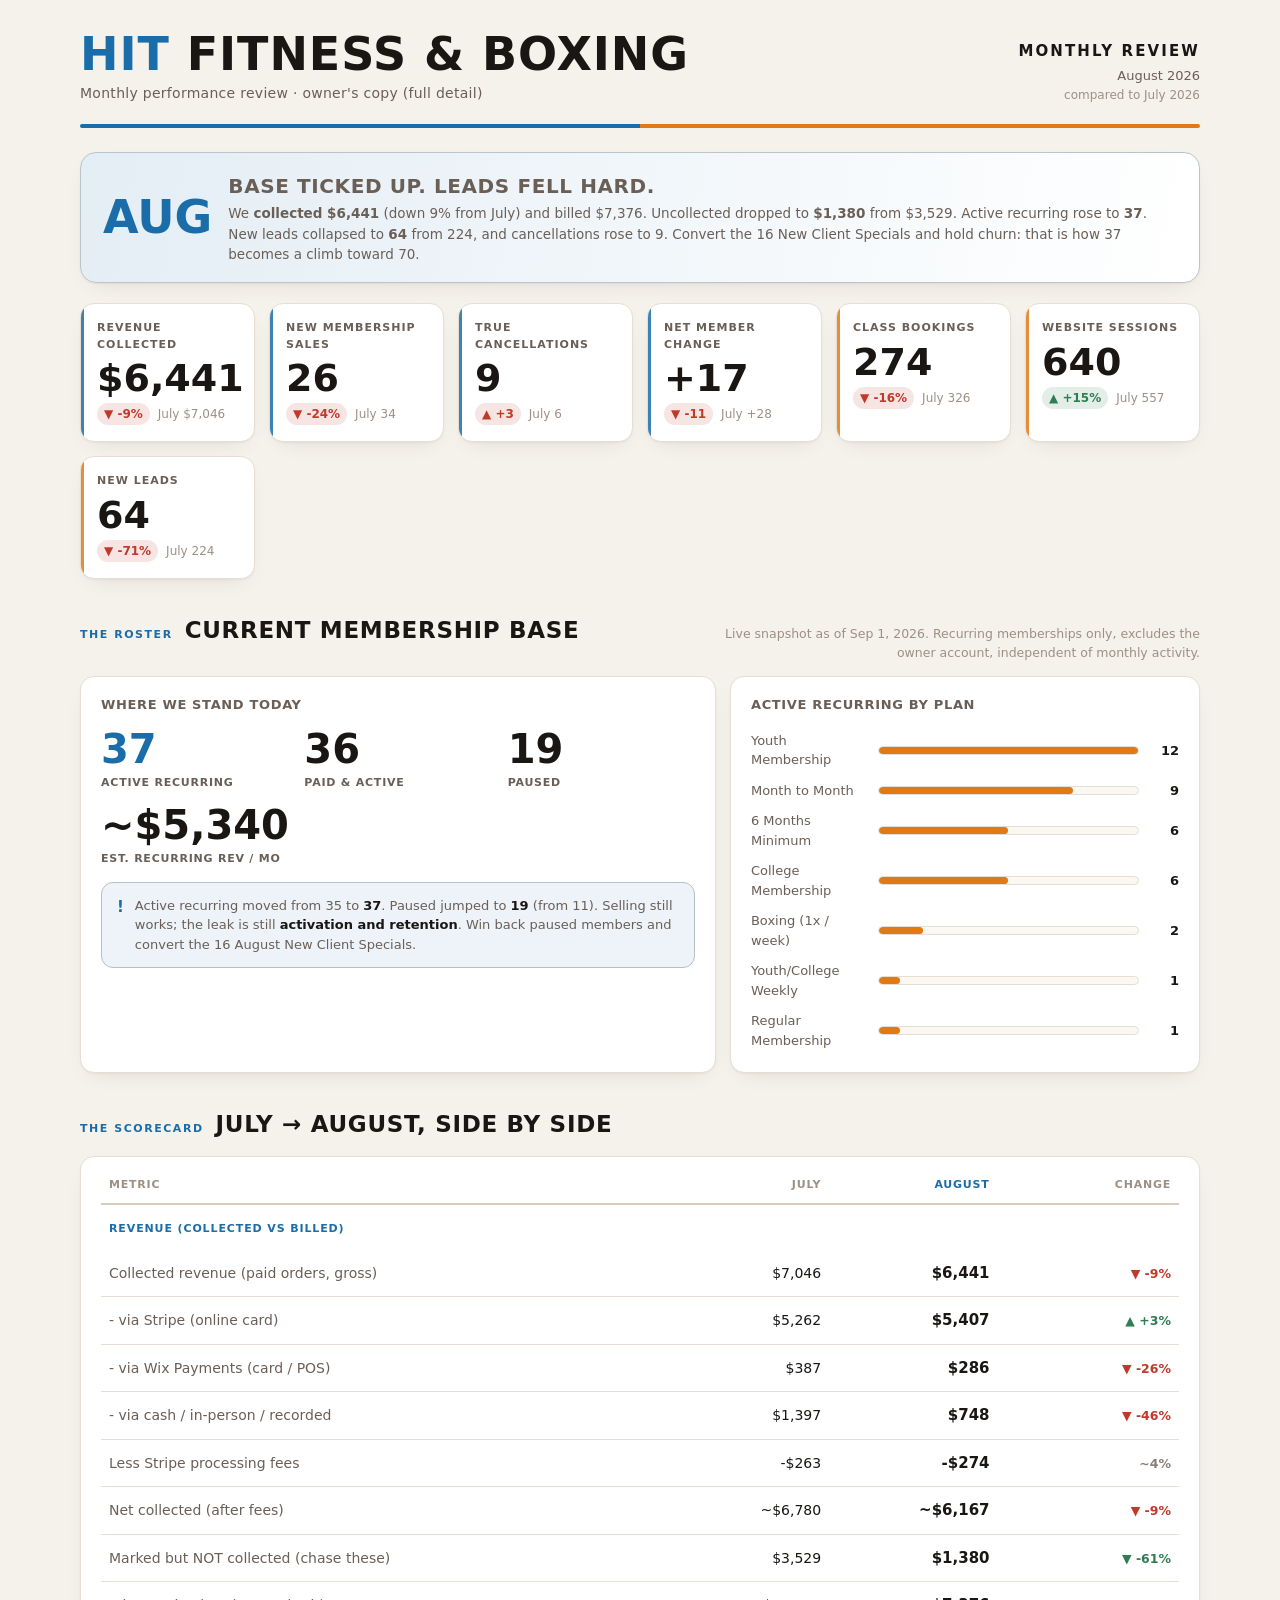
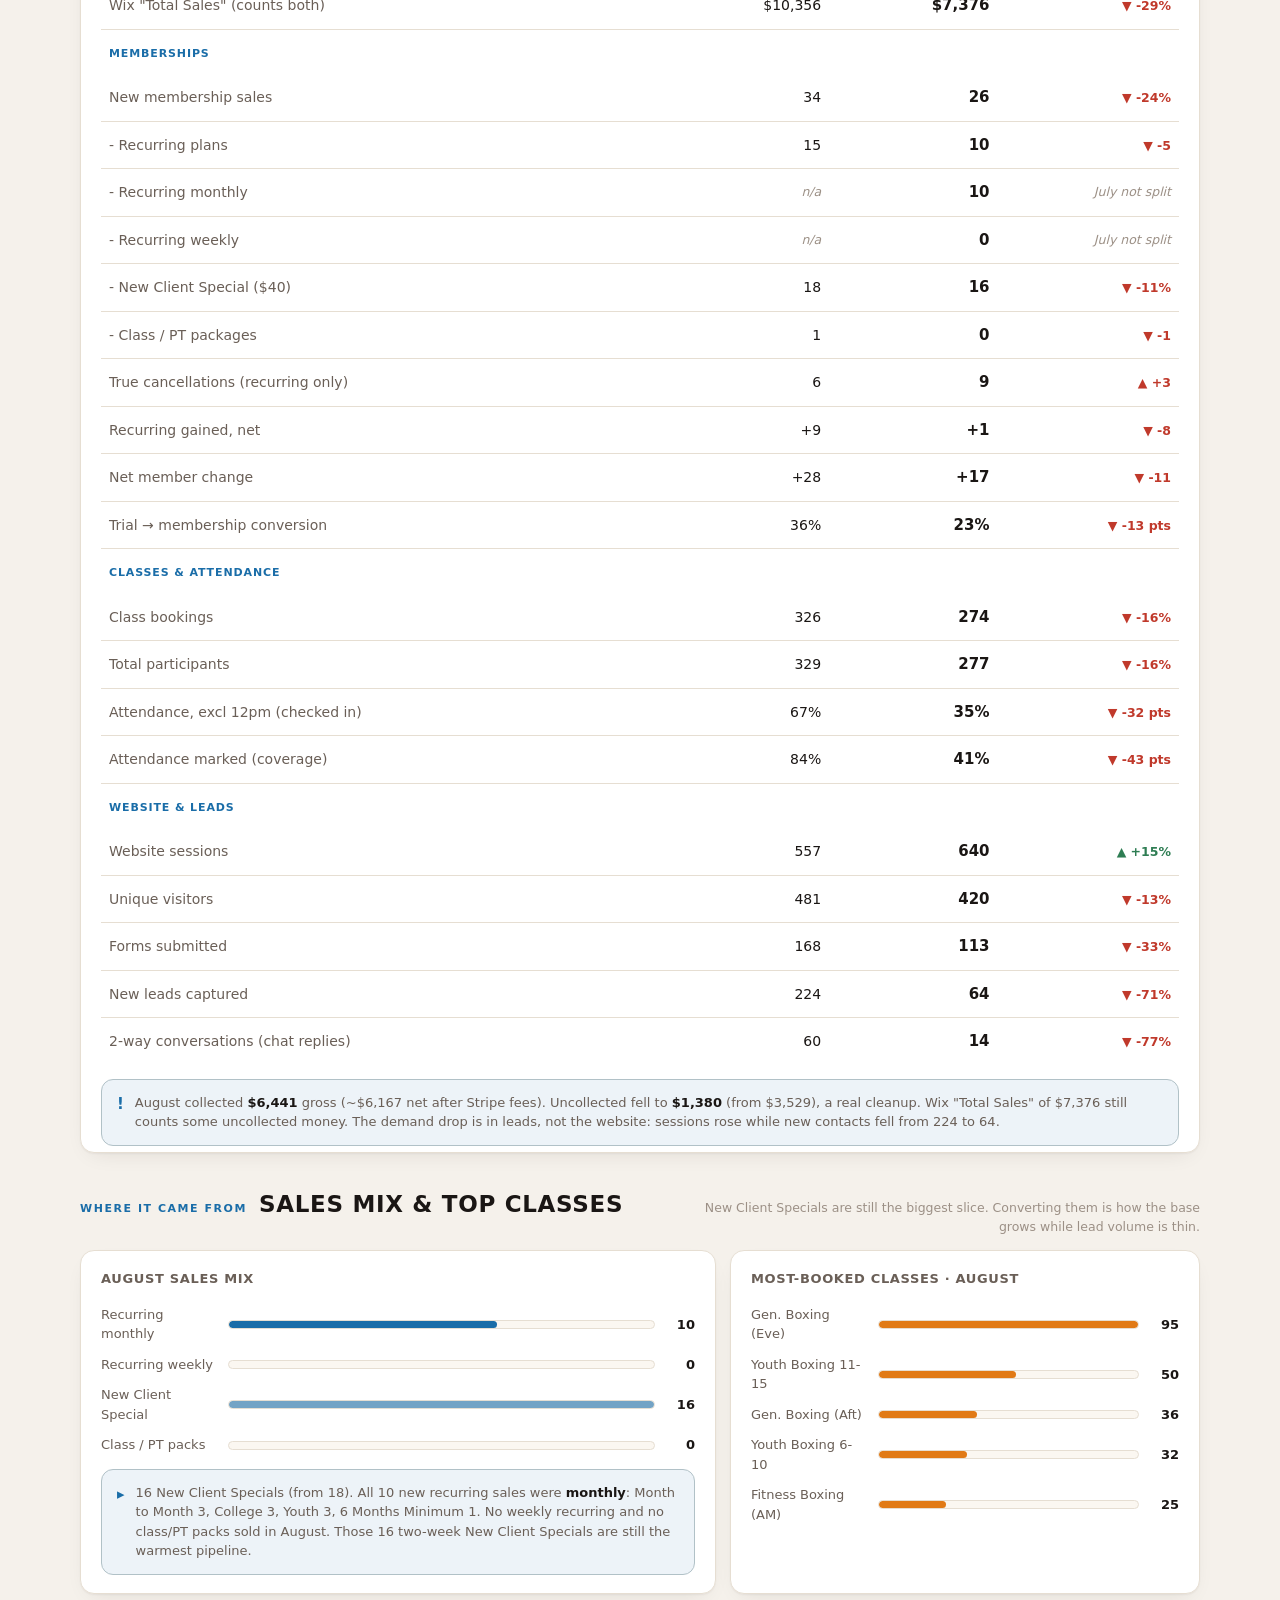
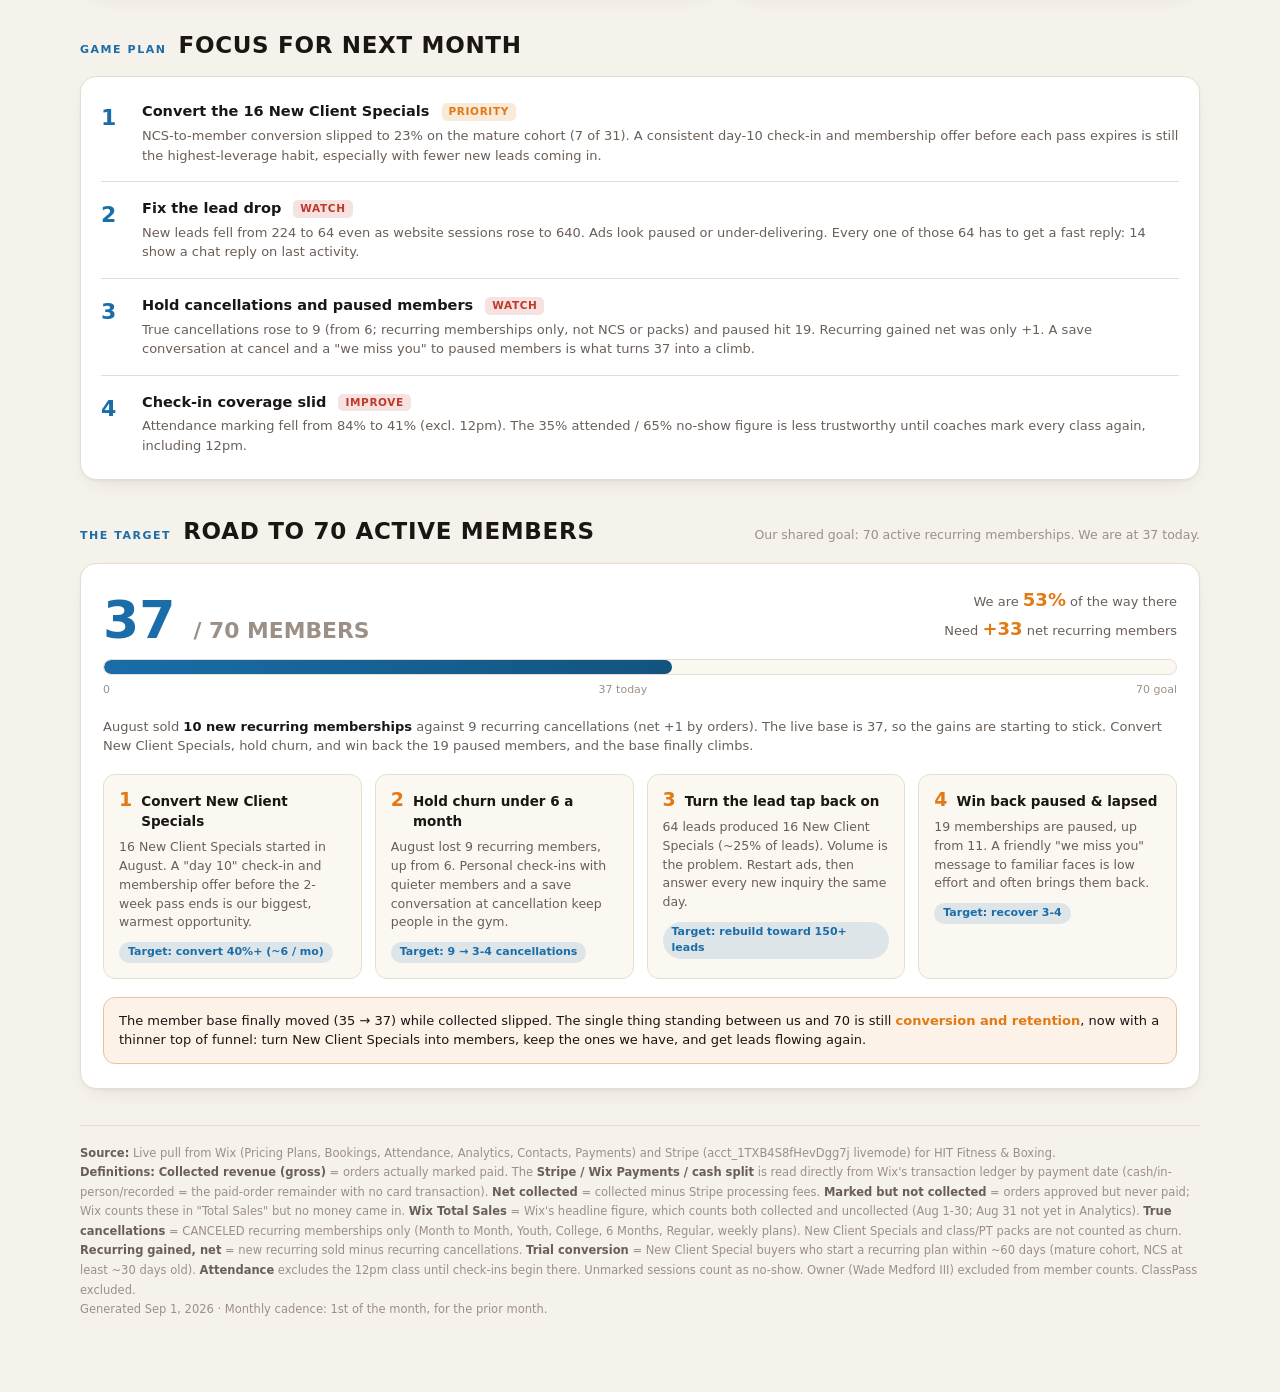
==== commit 50da65ed: "Update monthly review: sales mix monthly vs weekly vs NCS vs packs; recurring-only cancels = 9" ====
--- a/monthly.html
+++ b/monthly.html
@@ -1,436 +1,238 @@
 <!doctype html><html><head><meta charset="utf-8"><meta name="viewport" content="width=device-width,initial-scale=1"><style>:root{color-scheme:light}body{margin:0;padding:0;font:14px -apple-system,BlinkMacSystemFont,sans-serif;background:#faf9f5;color:#141413}img{max-width:100%}</style></head><body>
 <title>HIT Fitness - Monthly Review</title>
-<style>
-  :root{
-    --ground:#F5F1EB; --surface:#FFFFFF; --surface-2:#FBF7F1;
-    --ink:#1A1614; --ink-soft:#6A5F57; --ink-faint:#9C9086;
-    --hairline:#E6DED2; --hairline-strong:#D8CDBD;
-    --accent:#1A6DA8; --accent-deep:#12547E; --blue:#E17A16;
-    --pos:#2E7D53; --neg:#C0392B; --flat:#8A7F75;
-    --shadow:0 1px 2px rgba(40,25,20,.05),0 8px 24px -12px rgba(40,25,20,.14);
-    --font-display:"Arial Narrow","Helvetica Neue",system-ui,sans-serif;
-    --font-body:system-ui,-apple-system,"Segoe UI",Roboto,sans-serif;
-  }
-  @media (prefers-color-scheme:dark){
-    :root{
-      --ground:#141110; --surface:#1E1A17; --surface-2:#242019;
-      --ink:#F3ECE3; --ink-soft:#B3A79B; --ink-faint:#7E7267;
-      --hairline:#312A24; --hairline-strong:#3D352E;
-      --accent:#4FA3D6; --accent-deep:#7CBFE6; --blue:#F0983F;
-      --pos:#54B384; --neg:#E4685C; --flat:#8F8578;
-      --shadow:0 1px 2px rgba(0,0,0,.3),0 10px 30px -14px rgba(0,0,0,.6);
-    }
-  }
-  :root[data-theme="light"]{
-    --ground:#F5F1EB; --surface:#FFFFFF; --surface-2:#FBF7F1;
-    --ink:#1A1614; --ink-soft:#6A5F57; --ink-faint:#9C9086;
-    --hairline:#E6DED2; --hairline-strong:#D8CDBD;
-    --accent:#1A6DA8; --accent-deep:#12547E; --blue:#E17A16;
-    --pos:#2E7D53; --neg:#C0392B; --flat:#8A7F75;
-    --shadow:0 1px 2px rgba(40,25,20,.05),0 8px 24px -12px rgba(40,25,20,.14);
-  }
-  :root[data-theme="dark"]{
-    --ground:#141110; --surface:#1E1A17; --surface-2:#242019;
-    --ink:#F3ECE3; --ink-soft:#B3A79B; --ink-faint:#7E7267;
-    --hairline:#312A24; --hairline-strong:#3D352E;
-    --accent:#4FA3D6; --accent-deep:#7CBFE6; --blue:#F0983F;
-    --pos:#54B384; --neg:#E4685C; --flat:#8F8578;
-    --shadow:0 1px 2px rgba(0,0,0,.3),0 10px 30px -14px rgba(0,0,0,.6);
-  }
-  *{box-sizing:border-box}
-  body{margin:0}
-  .wrap{background:var(--ground);color:var(--ink);font-family:var(--font-body);
-    line-height:1.5;-webkit-font-smoothing:antialiased;padding:0 20px 72px;min-height:100vh}
-  .page{max-width:1120px;margin:0 auto}
-  .tnum{font-variant-numeric:tabular-nums}
-
-  .mast{padding:34px 0 0}
-  .mast-row{display:flex;justify-content:space-between;align-items:flex-end;gap:24px;flex-wrap:wrap}
-  .wordmark{font-family:var(--font-display);font-weight:700;text-transform:uppercase;
-    letter-spacing:.02em;line-height:.9;font-size:clamp(30px,5vw,46px);margin:0}
-  .wordmark .hit{color:var(--accent)}
-  .mast-sub{margin:8px 0 0;color:var(--ink-soft);font-size:14px;letter-spacing:.02em}
-  .report-tag{text-align:right}
-  .report-kind{font-family:var(--font-display);text-transform:uppercase;letter-spacing:.14em;font-weight:700;font-size:15px}
-  .report-range{color:var(--ink-soft);font-size:13px;margin-top:3px}
-  .report-vs{color:var(--ink-faint);font-size:12px;margin-top:1px}
-  .corners{display:flex;height:4px;margin:20px 0 0;border-radius:3px;overflow:hidden}
-  .corners i{display:block;flex:1}.corners .r{background:var(--accent)}.corners .b{background:var(--blue)}
-
-  .banner{display:flex;gap:16px;align-items:center;margin:24px 0 0;padding:18px 22px;border-radius:16px;
-    background:linear-gradient(100deg,color-mix(in srgb,var(--accent) 12%,var(--surface)),var(--surface));
-    border:1px solid color-mix(in srgb,var(--accent) 22%,var(--hairline));box-shadow:var(--shadow)}
-  .banner .hd{font-family:var(--font-display);text-transform:uppercase;letter-spacing:.03em;font-weight:700;font-size:20px;margin:0 0 2px}
-  .banner p{margin:0;font-size:13.5px;color:var(--ink-soft)}
-  .banner .mo{font-family:var(--font-display);font-size:46px;font-weight:700;color:var(--accent);line-height:.9;flex:none}
-
-  .kpis{display:grid;grid-template-columns:repeat(auto-fit,minmax(min(160px,100%),1fr));gap:14px;margin:20px 0 0}
-  .kpi{background:var(--surface);border:1px solid var(--hairline);border-radius:14px;padding:16px;
-    box-shadow:var(--shadow);display:flex;flex-direction:column;gap:7px;position:relative;overflow:hidden}
-  .kpi::before{content:"";position:absolute;left:0;top:0;bottom:0;width:3px;background:var(--accent);opacity:.85}
-  .kpi.k-blue::before{background:var(--blue)}
-  .kpi-label{font-size:11px;text-transform:uppercase;letter-spacing:.09em;color:var(--ink-soft);font-weight:600}
-  .kpi-val{font-family:var(--font-display);font-weight:700;font-size:38px;line-height:.95}
-  .kpi-val small{font-size:19px;color:var(--ink-soft);font-weight:700}
-  .kpi-foot{display:flex;align-items:center;gap:8px;font-size:12.5px}
-  .delta{display:inline-flex;align-items:center;gap:3px;font-weight:700;font-variant-numeric:tabular-nums;padding:2px 7px;border-radius:20px;font-size:12px}
-  .delta.pos{color:var(--pos);background:color-mix(in srgb,var(--pos) 13%,transparent)}
-  .delta.neg{color:var(--neg);background:color-mix(in srgb,var(--neg) 13%,transparent)}
-  .delta.flat{color:var(--flat);background:color-mix(in srgb,var(--flat) 15%,transparent)}
-  .kpi-prev{color:var(--ink-faint);font-size:12px}
-
-  .section{margin:34px 0 0}
-  .sec-head{display:flex;align-items:baseline;gap:12px;margin:0 0 14px}
-  .eyebrow{font-size:11px;text-transform:uppercase;letter-spacing:.14em;color:var(--accent);font-weight:700}
-  .sec-head h2{font-family:var(--font-display);text-transform:uppercase;letter-spacing:.03em;font-weight:700;font-size:23px;margin:0}
-  .sec-note{color:var(--ink-faint);font-size:12.5px;margin-left:auto;text-align:right;max-width:46%}
-
-  .card{background:var(--surface);border:1px solid var(--hairline);border-radius:14px;padding:6px 20px;box-shadow:var(--shadow)}
-  .card.pad{padding:18px 20px}
-  .card h3{margin:0 0 3px;font-size:13px;text-transform:uppercase;letter-spacing:.05em;color:var(--ink-soft);font-weight:700}
-
-  .cmp-table{width:100%;border-collapse:collapse;font-size:14px}
-  .cmp-table thead th{font-size:11px;text-transform:uppercase;letter-spacing:.07em;color:var(--ink-faint);font-weight:700;
-    text-align:right;padding:14px 8px 10px;border-bottom:2px solid var(--hairline-strong)}
-  .cmp-table thead th:first-child{text-align:left}
-  .cmp-table thead th.mjun{color:var(--accent)}
-  .cmp-table td{padding:12px 8px;border-bottom:1px solid var(--hairline);text-align:right;font-variant-numeric:tabular-nums}
-  .cmp-table td:first-child{text-align:left;color:var(--ink-soft);font-variant-numeric:normal}
-  .cmp-table tr:last-child td{border-bottom:none}
-  .cmp-table td.jun{font-weight:700;color:var(--ink);font-size:15px}
-  .cmp-table .grp td{padding-top:16px;font-size:11px;text-transform:uppercase;letter-spacing:.08em;color:var(--accent);font-weight:700;border-bottom:none}
-  .chg{display:inline-flex;align-items:center;gap:3px;font-weight:700;font-size:12.5px;justify-content:flex-end}
-  .chg.pos{color:var(--pos)} .chg.neg{color:var(--neg)} .chg.flat{color:var(--flat)}
-  .na{color:var(--ink-faint);font-style:italic;font-variant-numeric:normal;font-size:12.5px}
-
-  .grid{display:grid;gap:14px}.cols-2{grid-template-columns:minmax(0,1.15fr) minmax(0,.85fr)}
-  html,body{max-width:100%;overflow-x:hidden}
-  .wrap,.page,.card,.kpi,.sec-head,.banner,.brow,.goal{min-width:0}
-  .page{width:100%}
-  .sec-head{flex-wrap:wrap}
-  .stat-row{display:flex;flex-wrap:wrap;gap:14px 16px;margin-top:14px}
-  .stat-row > div{flex:1 1 140px;min-width:0}
-  .stat-n{font-family:var(--font-display);font-weight:700;font-size:clamp(24px,7.2vw,40px);line-height:1;overflow-wrap:anywhere}
-  .table-scroll{overflow-x:auto;-webkit-overflow-scrolling:touch;max-width:100%}
-  .cmp-table{min-width:560px}
-  .brow{min-width:0}
-  .brow .bl{width:auto;min-width:0;flex:0 1 9em;overflow-wrap:break-word}
-  .brow .bv{width:auto;min-width:1.6em;flex:0 0 auto}
-  .bar{min-width:0}
-  .kpi-val{font-size:clamp(26px,7vw,38px)}
-  @media(max-width:760px){
-    .wrap{padding:0 12px 56px}
-    .mast{padding-top:22px}
-    .report-tag{text-align:left}
-    .cols-2{grid-template-columns:minmax(0,1fr)}
-    .sec-note{max-width:100%;text-align:left;margin-left:0}
-    .sec-head{flex-direction:column;align-items:flex-start;gap:6px}
-    .kpis{grid-template-columns:repeat(2,minmax(0,1fr))}
-    .banner{flex-wrap:wrap;padding:14px 16px}
-    .banner .mo{font-size:36px}
-    .card{padding:6px 14px}
-    .card.pad{padding:14px}
-    .brow .bl{flex-basis:7em}
-    .stat-n{font-size:clamp(22px,6.6vw,32px)}
-    .stat-row{gap:12px 12px}
-    .levers{grid-template-columns:1fr}
-    .goal{padding:16px}
-    .goal-gap{text-align:left}
-  }
-  .breakdown{display:flex;flex-direction:column;gap:11px;margin:16px 0 4px}
-  .brow{display:flex;align-items:center;gap:10px;font-size:13px}
-  .brow .bl{width:auto;min-width:0;flex:0 1 9em;color:var(--ink-soft);overflow-wrap:break-word}
-  .bar{flex:1;height:9px;background:var(--surface-2);border:1px solid var(--hairline);border-radius:6px;overflow:hidden}
-  .bar i{display:block;height:100%;border-radius:6px;background:var(--blue)}
-  .brow .bv{width:30px;text-align:right;font-variant-numeric:tabular-nums;font-weight:700;color:var(--ink)}
-
-  .flag{background:color-mix(in srgb,var(--accent) 8%,var(--surface));border:1px solid color-mix(in srgb,var(--accent) 26%,var(--hairline));
-    border-radius:12px;padding:13px 15px;font-size:13px;color:var(--ink-soft);display:flex;gap:11px;align-items:flex-start;margin-top:14px}
-  .flag b{color:var(--ink)}.flag .ic{color:var(--accent);font-weight:800;flex:none;font-size:15px}
-
-  .notes{background:var(--surface);border:1px solid var(--hairline);border-radius:16px;padding:8px 20px;box-shadow:var(--shadow)}
-  .note{display:flex;gap:15px;padding:16px 0;border-bottom:1px solid var(--hairline)}
-  .note:last-child{border-bottom:none}
-  .note .n{font-family:var(--font-display);font-weight:700;font-size:22px;color:var(--accent);flex:none;width:26px}
-  .note h4{margin:0 0 3px;font-size:14.5px;color:var(--ink)}
-  .note p{margin:0;font-size:13px;color:var(--ink-soft)}
-  .note .tag{display:inline-block;font-size:10.5px;text-transform:uppercase;letter-spacing:.06em;font-weight:700;padding:1px 7px;border-radius:5px;margin-left:7px;vertical-align:middle}
-  .tag.win{color:var(--pos);background:color-mix(in srgb,var(--pos) 14%,transparent)}
-  .tag.watch{color:var(--neg);background:color-mix(in srgb,var(--neg) 14%,transparent)}
-  .tag.act{color:var(--blue);background:color-mix(in srgb,var(--blue) 16%,transparent)}
-
-  footer{margin:36px 0 0;padding-top:18px;border-top:1px solid var(--hairline);color:var(--ink-faint);font-size:11.5px;line-height:1.7}
-  footer b{color:var(--ink-soft)}
-  .goal{background:var(--surface);border:1px solid var(--hairline);border-radius:16px;padding:22px 22px 24px;box-shadow:var(--shadow)}
-  .goal-top{display:flex;justify-content:space-between;align-items:flex-end;gap:16px;flex-wrap:wrap;margin-bottom:16px}
-  .goal-now{font-family:var(--font-display);font-weight:700;font-size:clamp(34px,5vw,52px);line-height:.9}
-  .goal-now b{color:var(--accent)} .goal-now span{color:var(--ink-faint);font-size:.42em;font-weight:700}
-  .goal-gap{text-align:right;font-size:13px;color:var(--ink-soft);line-height:1.6}
-  .goal-gap b{color:var(--blue);font-size:18px;font-family:var(--font-display)}
-  .meter{position:relative;height:16px;background:var(--surface-2);border:1px solid var(--hairline);border-radius:10px;overflow:hidden}
-  .meter i{display:block;height:100%;background:linear-gradient(90deg,var(--accent),var(--accent-deep));border-radius:10px}
-  .meter-scale{display:flex;justify-content:space-between;margin-top:7px;font-size:11px;color:var(--ink-faint);font-variant-numeric:tabular-nums}
-  .goal-lead{font-size:13px;color:var(--ink-soft);margin:18px 0 0}.goal-lead b{color:var(--ink)}
-  .levers{display:grid;grid-template-columns:repeat(auto-fit,minmax(215px,1fr));gap:13px;margin-top:18px}
-  .lever{border:1px solid var(--hairline);border-radius:12px;padding:15px;background:var(--surface-2)}
-  .lever .lh{display:flex;align-items:baseline;gap:9px;margin-bottom:7px}
-  .lever .ln{font-family:var(--font-display);font-weight:700;font-size:19px;color:var(--blue);flex:none;line-height:1}
-  .lever h4{margin:0;font-size:13.5px;color:var(--ink)}
-  .lever p{margin:0;font-size:12.5px;color:var(--ink-soft);line-height:1.5}
-  .lever .impact{display:inline-block;margin-top:10px;font-size:11px;font-weight:700;color:var(--accent);background:color-mix(in srgb,var(--accent) 13%,transparent);padding:2px 9px;border-radius:20px}
-  .goal-foot{margin:18px 0 0;font-size:13px;color:var(--ink);background:color-mix(in srgb,var(--blue) 10%,var(--surface));border:1px solid color-mix(in srgb,var(--blue) 26%,var(--hairline));border-radius:12px;padding:13px 15px}
-  .goal-foot b{color:var(--blue)}
-  @media (prefers-reduced-motion:no-preference){
-    .kpi,.card,.note,.banner{animation:rise .5s cubic-bezier(.2,.7,.2,1) both}
-    .kpis .kpi:nth-child(2){animation-delay:.04s}.kpis .kpi:nth-child(3){animation-delay:.08s}
-    .kpis .kpi:nth-child(4){animation-delay:.12s}.kpis .kpi:nth-child(5){animation-delay:.16s}.kpis .kpi:nth-child(6){animation-delay:.2s}
-    @keyframes rise{from{opacity:0;transform:translateY(8px)}to{opacity:1;transform:none}}
-  }
-</style>
-
+<link rel="stylesheet" href="monthly.css">
 <div class="wrap">
 <div class="page">
-
-  <header class="mast">
-    <div class="mast-row">
-      <div>
-        <h1 class="wordmark"><span class="hit">HIT</span> Fitness &amp; Boxing</h1>
-        <p class="mast-sub">Monthly performance review &middot; owner's copy (full detail)</p>
-      </div>
-      <div class="report-tag">
-        <div class="report-kind">Monthly Review</div>
-        <div class="report-range">August 2026</div>
-        <div class="report-vs">compared to July 2026</div>
-      </div>
-    </div>
-    <div class="corners" aria-hidden="true"><i class="r"></i><i class="b"></i></div>
-  </header>
-
-  <div class="banner">
-    <div class="mo">AUG</div>
-    <div>
-      <p class="hd">Base ticked up. Leads fell hard.</p>
-      <p>We <b>collected $6,441</b> (down 9% from July) and billed $7,376. Uncollected dropped to <b>$1,380</b> from $3,529. Active recurring rose to <b>37</b>. New leads collapsed to <b>64</b> from 224, and cancellations rose to 10. Convert the 16 trials and hold churn: that is how 37 becomes a climb toward 70.</p>
-    </div>
-  </div>
-
-  <section class="kpis" aria-label="Headline numbers">
-    <div class="kpi">
-      <div class="kpi-label">Revenue Collected</div>
-      <div class="kpi-val tnum">$6,441</div>
-      <div class="kpi-foot"><span class="delta neg">▼ -9%</span><span class="kpi-prev">July $7,046</span></div>
-    </div>
-    <div class="kpi">
-      <div class="kpi-label">New Membership Sales</div>
-      <div class="kpi-val tnum">26</div>
-      <div class="kpi-foot"><span class="delta neg">▼ -24%</span><span class="kpi-prev">July 34</span></div>
-    </div>
-    <div class="kpi">
-      <div class="kpi-label">True Cancellations</div>
-      <div class="kpi-val tnum">10</div>
-      <div class="kpi-foot"><span class="delta neg">▲ +4</span><span class="kpi-prev">July 6</span></div>
-    </div>
-    <div class="kpi">
-      <div class="kpi-label">Net Member Change</div>
-      <div class="kpi-val tnum">+16</div>
-      <div class="kpi-foot"><span class="delta neg">▼ -12</span><span class="kpi-prev">July +28</span></div>
-    </div>
-    <div class="kpi k-blue">
-      <div class="kpi-label">Class Bookings</div>
-      <div class="kpi-val tnum">274</div>
-      <div class="kpi-foot"><span class="delta neg">▼ -16%</span><span class="kpi-prev">July 326</span></div>
-    </div>
-    <div class="kpi k-blue">
-      <div class="kpi-label">Website Sessions</div>
-      <div class="kpi-val tnum">640</div>
-      <div class="kpi-foot"><span class="delta pos">▲ +15%</span><span class="kpi-prev">July 557</span></div>
-    </div>
-    <div class="kpi k-blue">
-      <div class="kpi-label">New Leads</div>
-      <div class="kpi-val tnum">64</div>
-      <div class="kpi-foot"><span class="delta neg">▼ -71%</span><span class="kpi-prev">July 224</span></div>
-    </div>
-  </section>
-
-  <section class="section">
-    <div class="sec-head">
-      <span class="eyebrow">The Roster</span>
-      <h2>Current Membership Base</h2>
-      <span class="sec-note">Live snapshot as of Sep 1, 2026. Recurring memberships only, excludes the owner account, independent of monthly activity.</span>
-    </div>
-    <div class="grid cols-2">
-      <div class="card pad">
-        <h3>Where We Stand Today</h3>
-        <div class="stat-row">
-          <div>
-            <div class="stat-n tnum" style="color:var(--accent)">37</div>
-            <div style="font-size:11px;text-transform:uppercase;letter-spacing:.07em;color:var(--ink-soft);font-weight:700;margin-top:6px">Active recurring</div>
-          </div>
-          <div>
-            <div class="stat-n tnum">36</div>
-            <div style="font-size:11px;text-transform:uppercase;letter-spacing:.07em;color:var(--ink-soft);font-weight:700;margin-top:6px">Paid &amp; active</div>
-          </div>
-          <div>
-            <div class="stat-n tnum">19</div>
-            <div style="font-size:11px;text-transform:uppercase;letter-spacing:.07em;color:var(--ink-soft);font-weight:700;margin-top:6px">Paused</div>
-          </div>
-          <div>
-            <div class="stat-n tnum">~$5,340</div>
-            <div style="font-size:11px;text-transform:uppercase;letter-spacing:.07em;color:var(--ink-soft);font-weight:700;margin-top:6px">Est. recurring rev / mo</div>
-          </div>
-        </div>
-        <div class="flag"><span class="ic">!</span><span>Active recurring moved from 35 to <b>37</b>. Paused jumped to <b>19</b> (from 11). Selling still works; the leak is still <b>activation and retention</b>. Win back paused members and convert the 16 August trials.</span></div>
-      </div>
-      <div class="card pad">
-        <h3>Active Recurring by Plan</h3>
-        <div class="breakdown">
-          <div class="brow"><span class="bl">Youth Membership</span><span class="bar"><i style="width:100%"></i></span><span class="bv tnum">12</span></div>
-          <div class="brow"><span class="bl">Month to Month</span><span class="bar"><i style="width:75%"></i></span><span class="bv tnum">9</span></div>
-          <div class="brow"><span class="bl">6 Months Minimum</span><span class="bar"><i style="width:50%"></i></span><span class="bv tnum">6</span></div>
-          <div class="brow"><span class="bl">College Membership</span><span class="bar"><i style="width:50%"></i></span><span class="bv tnum">6</span></div>
-          <div class="brow"><span class="bl">Boxing (1x / week)</span><span class="bar"><i style="width:17%"></i></span><span class="bv tnum">2</span></div>
-          <div class="brow"><span class="bl">Youth/College Weekly</span><span class="bar"><i style="width:8%"></i></span><span class="bv tnum">1</span></div>
-          <div class="brow"><span class="bl">Regular Membership</span><span class="bar"><i style="width:8%"></i></span><span class="bv tnum">1</span></div>
-        </div>
-      </div>
-    </div>
-  </section>
-
-  <section class="section">
-    <div class="sec-head">
-      <span class="eyebrow">The Scorecard</span>
-      <h2>July &rarr; August, Side by Side</h2>
-    </div>
-    <div class="card">
-      <div class="table-scroll">
-      <table class="cmp-table">
-        <thead><tr><th>Metric</th><th>July</th><th class="mjun">August</th><th>Change</th></tr></thead>
-        <tbody>
-          <tr class="grp"><td colspan="4">Revenue (collected vs billed)</td></tr>
-          <tr><td>Collected revenue (paid orders, gross)</td><td>$7,046</td><td class="jun">$6,441</td><td><span class="chg neg">▼ -9%</span></td></tr>
-          <tr><td>- via Stripe (online card)</td><td>$5,262</td><td class="jun">$5,407</td><td><span class="chg pos">▲ +3%</span></td></tr>
-          <tr><td>- via Wix Payments (card / POS)</td><td>$387</td><td class="jun">$286</td><td><span class="chg neg">▼ -26%</span></td></tr>
-          <tr><td>- via cash / in-person / recorded</td><td>$1,397</td><td class="jun">$748</td><td><span class="chg neg">▼ -46%</span></td></tr>
-          <tr><td>Less Stripe processing fees</td><td>-$263</td><td class="jun">-$274</td><td><span class="chg flat">~4%</span></td></tr>
-          <tr><td>Net collected (after fees)</td><td>~$6,780</td><td class="jun">~$6,167</td><td><span class="chg neg">▼ -9%</span></td></tr>
-          <tr><td>Marked but NOT collected (chase these)</td><td>$3,529</td><td class="jun">$1,380</td><td><span class="chg pos">▼ -61%</span></td></tr>
-          <tr><td>Wix "Total Sales" (counts both)</td><td>$10,356</td><td class="jun">$7,376</td><td><span class="chg neg">▼ -29%</span></td></tr>
-          <tr class="grp"><td colspan="4">Memberships</td></tr>
-          <tr><td>New membership sales</td><td>34</td><td class="jun">26</td><td><span class="chg neg">▼ -24%</span></td></tr>
-          <tr><td>- Recurring plans</td><td>15</td><td class="jun">10</td><td><span class="chg neg">▼ -5</span></td></tr>
-          <tr><td>- New Client Special ($40 trial)</td><td>18</td><td class="jun">16</td><td><span class="chg neg">▼ -11%</span></td></tr>
-          <tr><td>- Class / PT packages</td><td>1</td><td class="jun">0</td><td><span class="chg neg">▼ -1</span></td></tr>
-          <tr><td>True cancellations (real churn)</td><td>6</td><td class="jun">10</td><td><span class="chg neg">▲ +4</span></td></tr>
-          <tr><td>Recurring gained, net</td><td>+9</td><td class="jun">+1</td><td><span class="chg neg">▼ -8</span></td></tr>
-          <tr><td>Net member change</td><td>+28</td><td class="jun">+16</td><td><span class="chg neg">▼ -12</span></td></tr>
-          <tr><td>Trial &rarr; membership conversion</td><td>36%</td><td class="jun">23%</td><td><span class="chg neg">▼ -13 pts</span></td></tr>
-
-          <tr class="grp"><td colspan="4">Classes &amp; Attendance</td></tr>
-          <tr><td>Class bookings</td><td>326</td><td class="jun">274</td><td><span class="chg neg">▼ -16%</span></td></tr>
-          <tr><td>Total participants</td><td>329</td><td class="jun">277</td><td><span class="chg neg">▼ -16%</span></td></tr>
-          <tr><td>Attendance, excl 12pm (checked in)</td><td>67%</td><td class="jun">35%</td><td><span class="chg neg">▼ -32 pts</span></td></tr>
-          <tr><td>Attendance marked (coverage)</td><td>84%</td><td class="jun">41%</td><td><span class="chg neg">▼ -43 pts</span></td></tr>
-
-          <tr class="grp"><td colspan="4">Website &amp; Leads</td></tr>
-          <tr><td>Website sessions</td><td>557</td><td class="jun">640</td><td><span class="chg pos">▲ +15%</span></td></tr>
-          <tr><td>Unique visitors</td><td>481</td><td class="jun">420</td><td><span class="chg neg">▼ -13%</span></td></tr>
-          <tr><td>Forms submitted</td><td>168</td><td class="jun">113</td><td><span class="chg neg">▼ -33%</span></td></tr>
-          <tr><td>New leads captured</td><td>224</td><td class="jun">64</td><td><span class="chg neg">▼ -71%</span></td></tr>
-          <tr><td>2-way conversations (chat replies)</td><td>60</td><td class="jun">14</td><td><span class="chg neg">▼ -77%</span></td></tr>
-        </tbody>
-      </table>
-      </div>
-      <div class="flag"><span class="ic">!</span><span>August collected <b>$6,441</b> gross (~$6,167 net after Stripe fees). Uncollected fell to <b>$1,380</b> (from $3,529), a real cleanup. Wix "Total Sales" of $7,376 still counts some uncollected money. The demand drop is in leads, not the website: sessions rose while new contacts fell from 224 to 64.</span></div>
-    </div>
-  </section>
-
-  <section class="section">
-    <div class="sec-head">
-      <span class="eyebrow">Where It Came From</span>
-      <h2>Sales Mix &amp; Top Classes</h2>
-      <span class="sec-note">Trials are still the biggest slice. Converting them is how the base grows while lead volume is thin.</span>
-    </div>
-    <div class="grid cols-2">
-      <div class="card pad">
-        <h3>August Sales Mix</h3>
-        <div class="breakdown">
-          <div class="brow"><span class="bl">New Client Special</span><span class="bar"><i style="width:100%;background:var(--accent);opacity:.6"></i></span><span class="bv tnum">16</span></div>
-          <div class="brow"><span class="bl">Recurring plans</span><span class="bar"><i style="width:63%;background:var(--accent)"></i></span><span class="bv tnum">10</span></div>
-          <div class="brow"><span class="bl">Class / PT package</span><span class="bar"><i style="width:0%;background:var(--accent);opacity:.6"></i></span><span class="bv tnum">0</span></div>
-        </div>
-        <div class="flag"><span class="ic">▸</span><span>16 New Client Specials (from 18). Recurring sales slipped to 10. Most-purchased recurring plans tied at 3 each: <b>Month to Month, College, Youth</b>. Those 16 two-week passes are still the warmest pipeline.</span></div>
-      </div>
-      <div class="card pad">
-        <h3>Most-Booked Classes &middot; August</h3>
-        <div class="breakdown">
-          <div class="brow"><span class="bl">Gen. Boxing (Eve)</span><span class="bar"><i style="width:100%"></i></span><span class="bv tnum">95</span></div>
-          <div class="brow"><span class="bl">Youth Boxing 11-15</span><span class="bar"><i style="width:53%"></i></span><span class="bv tnum">50</span></div>
-          <div class="brow"><span class="bl">Gen. Boxing (Aft)</span><span class="bar"><i style="width:38%"></i></span><span class="bv tnum">36</span></div>
-          <div class="brow"><span class="bl">Youth Boxing 6-10</span><span class="bar"><i style="width:34%"></i></span><span class="bv tnum">32</span></div>
-          <div class="brow"><span class="bl">Fitness Boxing (AM)</span><span class="bar"><i style="width:26%"></i></span><span class="bv tnum">25</span></div>
-        </div>
-      </div>
-    </div>
-  </section>
-
-  <section class="section">
-    <div class="sec-head"><span class="eyebrow">Game Plan</span><h2>Focus For Next Month</h2></div>
-    <div class="notes">
-      <div class="note"><div class="n">1</div><div><h4>Convert the 16 trials <span class="tag act">Priority</span></h4><p>Trial-to-member conversion slipped to 23% on the mature cohort (7 of 31). A consistent day-10 check-in and membership offer before each pass expires is still the highest-leverage habit, especially with fewer new leads coming in.</p></div></div>
-      <div class="note"><div class="n">2</div><div><h4>Fix the lead drop <span class="tag watch">Watch</span></h4><p>New leads fell from 224 to 64 even as website sessions rose to 640. Ads look paused or under-delivering. Every one of those 64 has to get a fast reply: 14 show a chat reply on last activity.</p></div></div>
-      <div class="note"><div class="n">3</div><div><h4>Hold cancellations and paused members <span class="tag watch">Watch</span></h4><p>True cancellations rose to 10 (from 6) and paused hit 19. Recurring gained net was only +1. A save conversation at cancel and a "we miss you" to paused members is what turns 37 into a climb.</p></div></div>
-      <div class="note"><div class="n">4</div><div><h4>Check-in coverage slid <span class="tag watch">Improve</span></h4><p>Attendance marking fell from 84% to 41% (excl. 12pm). The 35% attended / 65% no-show figure is less trustworthy until coaches mark every class again, including 12pm.</p></div></div>
-    </div>
-  </section>
-
-  <section class="section">
-    <div class="sec-head">
-      <span class="eyebrow">The Target</span>
-      <h2>Road to 70 Active Members</h2>
-      <span class="sec-note">Our shared goal: 70 active recurring memberships. We are at 37 today.</span>
-    </div>
-    <div class="goal">
-      <div class="goal-top">
-        <div class="goal-now"><b>37</b> <span>/ 70 MEMBERS</span></div>
-        <div class="goal-gap">We are <b>53%</b> of the way there<br>Need <b>+33</b> net recurring members</div>
-      </div>
-      <div class="meter"><i style="width:53%"></i></div>
-      <div class="meter-scale"><span>0</span><span>37 today</span><span>70 goal</span></div>
-      <p class="goal-lead">August sold <b>10 new recurring memberships</b> against 9 recurring cancellations (net +1 by orders). The live base is 37, so the gains are starting to stick. Convert trials, hold churn, and win back the 19 paused members, and the base finally climbs.</p>
-      <div class="levers">
-        <div class="lever">
-          <div class="lh"><span class="ln">1</span><h4>Convert trials to memberships</h4></div>
-          <p>16 New Client Specials started in August. A "day 10" check-in and membership offer before the 2-week pass ends is our biggest, warmest opportunity.</p>
-          <span class="impact">Target: convert 40%+ (~6 / mo)</span>
-        </div>
-        <div class="lever">
-          <div class="lh"><span class="ln">2</span><h4>Hold churn under 6 a month</h4></div>
-          <p>August lost 10 members, up from 6. Personal check-ins with quieter members and a save conversation at cancellation keep people in the gym.</p>
-          <span class="impact">Target: 10 &rarr; 3-4 cancellations</span>
-        </div>
-        <div class="lever">
-          <div class="lh"><span class="ln">3</span><h4>Turn the lead tap back on</h4></div>
-          <p>64 leads produced 16 trials (~25% of leads). Volume is the problem. Restart ads, then answer every new inquiry the same day.</p>
-          <span class="impact">Target: rebuild toward 150+ leads</span>
-        </div>
-        <div class="lever">
-          <div class="lh"><span class="ln">4</span><h4>Win back paused &amp; lapsed</h4></div>
-          <p>19 memberships are paused, up from 11. A friendly "we miss you" message to familiar faces is low effort and often brings them back.</p>
-          <span class="impact">Target: recover 3-4</span>
-        </div>
-      </div>
-      <div class="goal-foot">The member base finally moved (35 &rarr; 37) while collected slipped. The single thing standing between us and 70 is still <b>conversion and retention</b>, now with a thinner top of funnel: turn trials into members, keep the ones we have, and get leads flowing again.</div>
-    </div>
-  </section>
-
-  <footer>
-    <b>Source:</b> Live pull from Wix (Pricing Plans, Bookings, Attendance, Analytics, Contacts, Payments) and Stripe (acct_1TXB4S8fHevDgg7j livemode) for HIT Fitness &amp; Boxing.<br>
-    <b>Definitions:</b> <b>Collected revenue (gross)</b> = orders actually marked paid. The <b>Stripe / Wix Payments / cash split</b> is read directly from Wix's transaction ledger by payment date (cash/in-person/recorded = the paid-order remainder with no card transaction). <b>Net collected</b> = collected minus Stripe processing fees. <b>Marked but not collected</b> = orders approved but never paid; Wix counts these in "Total Sales" but no money came in. <b>Wix Total Sales</b> = Wix's headline figure, which counts both collected and uncollected (Aug 1-30; Aug 31 not yet in Analytics). <b>Recurring gained, net</b> = new recurring sold minus recurring cancellations. <b>Trial conversion</b> = New Client Special buyers who start a recurring plan within ~60 days (mature cohort, NCS at least ~30 days old). <b>Attendance</b> excludes the 12pm class until check-ins begin there. Unmarked sessions count as no-show. Owner (Wade Medford III) excluded from member counts. ClassPass excluded.<br>
-    Generated Sep 1, 2026 &middot; Monthly cadence: 1st of the month, for the prior month.
-  </footer>
-
-</div>
-</div>
-
-
-</body></html>+<header class="mast">
+<div class="mast-row">
+<div>
+<h1 class="wordmark"><span class="hit">HIT</span> Fitness &amp; Boxing</h1>
+<p class="mast-sub">Monthly performance review &middot; owner's copy (full detail)</p>
+</div>
+<div class="report-tag">
+<div class="report-kind">Monthly Review</div>
+<div class="report-range">August 2026</div>
+<div class="report-vs">compared to July 2026</div>
+</div>
+</div>
+<div class="corners" aria-hidden="true"><i class="r"></i><i class="b"></i></div>
+</header>
+<div class="banner">
+<div class="mo">AUG</div>
+<div>
+<p class="hd">Base ticked up. Leads fell hard.</p>
+<p>We <b>collected $6,441</b> (down 9% from July) and billed $7,376. Uncollected dropped to <b>$1,380</b> from $3,529. Active recurring rose to <b>37</b>. New leads collapsed to <b>64</b> from 224, and cancellations rose to 9. Convert the 16 New Client Specials and hold churn: that is how 37 becomes a climb toward 70.</p>
+</div>
+</div>
+<section class="kpis" aria-label="Headline numbers">
+<div class="kpi">
+<div class="kpi-label">Revenue Collected</div>
+<div class="kpi-val tnum">$6,441</div>
+<div class="kpi-foot"><span class="delta neg">▼ -9%</span><span class="kpi-prev">July $7,046</span></div>
+</div>
+<div class="kpi">
+<div class="kpi-label">New Membership Sales</div>
+<div class="kpi-val tnum">26</div>
+<div class="kpi-foot"><span class="delta neg">▼ -24%</span><span class="kpi-prev">July 34</span></div>
+</div>
+<div class="kpi">
+<div class="kpi-label">True Cancellations</div>
+<div class="kpi-val tnum">9</div>
+<div class="kpi-foot"><span class="delta neg">▲ +3</span><span class="kpi-prev">July 6</span></div>
+</div>
+<div class="kpi">
+<div class="kpi-label">Net Member Change</div>
+<div class="kpi-val tnum">+17</div>
+<div class="kpi-foot"><span class="delta neg">▼ -11</span><span class="kpi-prev">July +28</span></div>
+</div>
+<div class="kpi k-blue">
+<div class="kpi-label">Class Bookings</div>
+<div class="kpi-val tnum">274</div>
+<div class="kpi-foot"><span class="delta neg">▼ -16%</span><span class="kpi-prev">July 326</span></div>
+</div>
+<div class="kpi k-blue">
+<div class="kpi-label">Website Sessions</div>
+<div class="kpi-val tnum">640</div>
+<div class="kpi-foot"><span class="delta pos">▲ +15%</span><span class="kpi-prev">July 557</span></div>
+</div>
+<div class="kpi k-blue">
+<div class="kpi-label">New Leads</div>
+<div class="kpi-val tnum">64</div>
+<div class="kpi-foot"><span class="delta neg">▼ -71%</span><span class="kpi-prev">July 224</span></div>
+</div>
+</section>
+<section class="section">
+<div class="sec-head">
+<span class="eyebrow">The Roster</span>
+<h2>Current Membership Base</h2>
+<span class="sec-note">Live snapshot as of Sep 1, 2026. Recurring memberships only, excludes the owner account, independent of monthly activity.</span>
+</div>
+<div class="grid cols-2">
+<div class="card pad">
+<h3>Where We Stand Today</h3>
+<div class="stat-row">
+<div>
+<div class="stat-n tnum" style="color:var(--accent)">37</div>
+<div style="font-size:11px;text-transform:uppercase;letter-spacing:.07em;color:var(--ink-soft);font-weight:700;margin-top:6px">Active recurring</div>
+</div>
+<div>
+<div class="stat-n tnum">36</div>
+<div style="font-size:11px;text-transform:uppercase;letter-spacing:.07em;color:var(--ink-soft);font-weight:700;margin-top:6px">Paid &amp; active</div>
+</div>
+<div>
+<div class="stat-n tnum">19</div>
+<div style="font-size:11px;text-transform:uppercase;letter-spacing:.07em;color:var(--ink-soft);font-weight:700;margin-top:6px">Paused</div>
+</div>
+<div>
+<div class="stat-n tnum">~$5,340</div>
+<div style="font-size:11px;text-transform:uppercase;letter-spacing:.07em;color:var(--ink-soft);font-weight:700;margin-top:6px">Est. recurring rev / mo</div>
+</div>
+</div>
+<div class="flag"><span class="ic">!</span><span>Active recurring moved from 35 to <b>37</b>. Paused jumped to <b>19</b> (from 11). Selling still works; the leak is still <b>activation and retention</b>. Win back paused members and convert the 16 August New Client Specials.</span></div>
+</div>
+<div class="card pad">
+<h3>Active Recurring by Plan</h3>
+<div class="breakdown">
+<div class="brow"><span class="bl">Youth Membership</span><span class="bar"><i style="width:100%"></i></span><span class="bv tnum">12</span></div>
+<div class="brow"><span class="bl">Month to Month</span><span class="bar"><i style="width:75%"></i></span><span class="bv tnum">9</span></div>
+<div class="brow"><span class="bl">6 Months Minimum</span><span class="bar"><i style="width:50%"></i></span><span class="bv tnum">6</span></div>
+<div class="brow"><span class="bl">College Membership</span><span class="bar"><i style="width:50%"></i></span><span class="bv tnum">6</span></div>
+<div class="brow"><span class="bl">Boxing (1x / week)</span><span class="bar"><i style="width:17%"></i></span><span class="bv tnum">2</span></div>
+<div class="brow"><span class="bl">Youth/College Weekly</span><span class="bar"><i style="width:8%"></i></span><span class="bv tnum">1</span></div>
+<div class="brow"><span class="bl">Regular Membership</span><span class="bar"><i style="width:8%"></i></span><span class="bv tnum">1</span></div>
+</div>
+</div>
+</div>
+</section>
+<section class="section">
+<div class="sec-head">
+<span class="eyebrow">The Scorecard</span>
+<h2>July &rarr; August, Side by Side</h2>
+</div>
+<div class="card">
+<div class="table-scroll">
+<table class="cmp-table">
+<thead><tr><th>Metric</th><th>July</th><th class="mjun">August</th><th>Change</th></tr></thead>
+<tbody>
+<tr class="grp"><td colspan="4">Revenue (collected vs billed)</td></tr>
+<tr><td>Collected revenue (paid orders, gross)</td><td>$7,046</td><td class="jun">$6,441</td><td><span class="chg neg">▼ -9%</span></td></tr>
+<tr><td>- via Stripe (online card)</td><td>$5,262</td><td class="jun">$5,407</td><td><span class="chg pos">▲ +3%</span></td></tr>
+<tr><td>- via Wix Payments (card / POS)</td><td>$387</td><td class="jun">$286</td><td><span class="chg neg">▼ -26%</span></td></tr>
+<tr><td>- via cash / in-person / recorded</td><td>$1,397</td><td class="jun">$748</td><td><span class="chg neg">▼ -46%</span></td></tr>
+<tr><td>Less Stripe processing fees</td><td>-$263</td><td class="jun">-$274</td><td><span class="chg flat">~4%</span></td></tr>
+<tr><td>Net collected (after fees)</td><td>~$6,780</td><td class="jun">~$6,167</td><td><span class="chg neg">▼ -9%</span></td></tr>
+<tr><td>Marked but NOT collected (chase these)</td><td>$3,529</td><td class="jun">$1,380</td><td><span class="chg pos">▼ -61%</span></td></tr>
+<tr><td>Wix "Total Sales" (counts both)</td><td>$10,356</td><td class="jun">$7,376</td><td><span class="chg neg">▼ -29%</span></td></tr>
+<tr class="grp"><td colspan="4">Memberships</td></tr>
+<tr><td>New membership sales</td><td>34</td><td class="jun">26</td><td><span class="chg neg">▼ -24%</span></td></tr>
+<tr><td>- Recurring plans</td><td>15</td><td class="jun">10</td><td><span class="chg neg">▼ -5</span></td></tr>
+<tr><td>- Recurring monthly</td><td class="na">n/a</td><td class="jun">10</td><td class="na">July not split</td></tr>
+<tr><td>- Recurring weekly</td><td class="na">n/a</td><td class="jun">0</td><td class="na">July not split</td></tr>
+<tr><td>- New Client Special ($40)</td><td>18</td><td class="jun">16</td><td><span class="chg neg">▼ -11%</span></td></tr>
+<tr><td>- Class / PT packages</td><td>1</td><td class="jun">0</td><td><span class="chg neg">▼ -1</span></td></tr>
+<tr><td>True cancellations (recurring only)</td><td>6</td><td class="jun">9</td><td><span class="chg neg">▲ +3</span></td></tr>
+<tr><td>Recurring gained, net</td><td>+9</td><td class="jun">+1</td><td><span class="chg neg">▼ -8</span></td></tr>
+<tr><td>Net member change</td><td>+28</td><td class="jun">+17</td><td><span class="chg neg">▼ -11</span></td></tr>
+<tr><td>Trial &rarr; membership conversion</td><td>36%</td><td class="jun">23%</td><td><span class="chg neg">▼ -13 pts</span></td></tr>
+<tr class="grp"><td colspan="4">Classes &amp; Attendance</td></tr>
+<tr><td>Class bookings</td><td>326</td><td class="jun">274</td><td><span class="chg neg">▼ -16%</span></td></tr>
+<tr><td>Total participants</td><td>329</td><td class="jun">277</td><td><span class="chg neg">▼ -16%</span></td></tr>
+<tr><td>Attendance, excl 12pm (checked in)</td><td>67%</td><td class="jun">35%</td><td><span class="chg neg">▼ -32 pts</span></td></tr>
+<tr><td>Attendance marked (coverage)</td><td>84%</td><td class="jun">41%</td><td><span class="chg neg">▼ -43 pts</span></td></tr>
+<tr class="grp"><td colspan="4">Website &amp; Leads</td></tr>
+<tr><td>Website sessions</td><td>557</td><td class="jun">640</td><td><span class="chg pos">▲ +15%</span></td></tr>
+<tr><td>Unique visitors</td><td>481</td><td class="jun">420</td><td><span class="chg neg">▼ -13%</span></td></tr>
+<tr><td>Forms submitted</td><td>168</td><td class="jun">113</td><td><span class="chg neg">▼ -33%</span></td></tr>
+<tr><td>New leads captured</td><td>224</td><td class="jun">64</td><td><span class="chg neg">▼ -71%</span></td></tr>
+<tr><td>2-way conversations (chat replies)</td><td>60</td><td class="jun">14</td><td><span class="chg neg">▼ -77%</span></td></tr>
+</tbody>
+</table>
+</div>
+<div class="flag"><span class="ic">!</span><span>August collected <b>$6,441</b> gross (~$6,167 net after Stripe fees). Uncollected fell to <b>$1,380</b> (from $3,529), a real cleanup. Wix "Total Sales" of $7,376 still counts some uncollected money. The demand drop is in leads, not the website: sessions rose while new contacts fell from 224 to 64.</span></div>
+</div>
+</section>
+<section class="section">
+<div class="sec-head">
+<span class="eyebrow">Where It Came From</span>
+<h2>Sales Mix &amp; Top Classes</h2>
+<span class="sec-note">New Client Specials are still the biggest slice. Converting them is how the base grows while lead volume is thin.</span>
+</div>
+<div class="grid cols-2">
+<div class="card pad">
+<h3>August Sales Mix</h3>
+<div class="breakdown">
+<div class="brow"><span class="bl">Recurring monthly</span><span class="bar"><i style="width:63%;background:var(--accent)"></i></span><span class="bv tnum">10</span></div>
+<div class="brow"><span class="bl">Recurring weekly</span><span class="bar"><i style="width:0%;background:var(--accent)"></i></span><span class="bv tnum">0</span></div>
+<div class="brow"><span class="bl">New Client Special</span><span class="bar"><i style="width:100%;background:var(--accent);opacity:.6"></i></span><span class="bv tnum">16</span></div>
+<div class="brow"><span class="bl">Class / PT packs</span><span class="bar"><i style="width:0%;background:var(--accent);opacity:.6"></i></span><span class="bv tnum">0</span></div>
+</div>
+<div class="flag"><span class="ic">▸</span><span>16 New Client Specials (from 18). All 10 new recurring sales were <b>monthly</b>: Month to Month 3, College 3, Youth 3, 6 Months Minimum 1. No weekly recurring and no class/PT packs sold in August. Those 16 two-week New Client Specials are still the warmest pipeline.</span></div>
+</div>
+<div class="card pad">
+<h3>Most-Booked Classes &middot; August</h3>
+<div class="breakdown">
+<div class="brow"><span class="bl">Gen. Boxing (Eve)</span><span class="bar"><i style="width:100%"></i></span><span class="bv tnum">95</span></div>
+<div class="brow"><span class="bl">Youth Boxing 11-15</span><span class="bar"><i style="width:53%"></i></span><span class="bv tnum">50</span></div>
+<div class="brow"><span class="bl">Gen. Boxing (Aft)</span><span class="bar"><i style="width:38%"></i></span><span class="bv tnum">36</span></div>
+<div class="brow"><span class="bl">Youth Boxing 6-10</span><span class="bar"><i style="width:34%"></i></span><span class="bv tnum">32</span></div>
+<div class="brow"><span class="bl">Fitness Boxing (AM)</span><span class="bar"><i style="width:26%"></i></span><span class="bv tnum">25</span></div>
+</div>
+</div>
+</div>
+</section>
+<section class="section">
+<div class="sec-head"><span class="eyebrow">Game Plan</span><h2>Focus For Next Month</h2></div>
+<div class="notes">
+<div class="note"><div class="n">1</div><div><h4>Convert the 16 New Client Specials <span class="tag act">Priority</span></h4><p>NCS-to-member conversion slipped to 23% on the mature cohort (7 of 31). A consistent day-10 check-in and membership offer before each pass expires is still the highest-leverage habit, especially with fewer new leads coming in.</p></div></div>
+<div class="note"><div class="n">2</div><div><h4>Fix the lead drop <span class="tag watch">Watch</span></h4><p>New leads fell from 224 to 64 even as website sessions rose to 640. Ads look paused or under-delivering. Every one of those 64 has to get a fast reply: 14 show a chat reply on last activity.</p></div></div>
+<div class="note"><div class="n">3</div><div><h4>Hold cancellations and paused members <span class="tag watch">Watch</span></h4><p>True cancellations rose to 9 (from 6; recurring memberships only, not NCS or packs) and paused hit 19. Recurring gained net was only +1. A save conversation at cancel and a "we miss you" to paused members is what turns 37 into a climb.</p></div></div>
+<div class="note"><div class="n">4</div><div><h4>Check-in coverage slid <span class="tag watch">Improve</span></h4><p>Attendance marking fell from 84% to 41% (excl. 12pm). The 35% attended / 65% no-show figure is less trustworthy until coaches mark every class again, including 12pm.</p></div></div>
+</div>
+</section>
+<section class="section">
+<div class="sec-head">
+<span class="eyebrow">The Target</span>
+<h2>Road to 70 Active Members</h2>
+<span class="sec-note">Our shared goal: 70 active recurring memberships. We are at 37 today.</span>
+</div>
+<div class="goal">
+<div class="goal-top">
+<div class="goal-now"><b>37</b> <span>/ 70 MEMBERS</span></div>
+<div class="goal-gap">We are <b>53%</b> of the way there<br>Need <b>+33</b> net recurring members</div>
+</div>
+<div class="meter"><i style="width:53%"></i></div>
+<div class="meter-scale"><span>0</span><span>37 today</span><span>70 goal</span></div>
+<p class="goal-lead">August sold <b>10 new recurring memberships</b> against 9 recurring cancellations (net +1 by orders). The live base is 37, so the gains are starting to stick. Convert New Client Specials, hold churn, and win back the 19 paused members, and the base finally climbs.</p>
+<div class="levers">
+<div class="lever">
+<div class="lh"><span class="ln">1</span><h4>Convert New Client Specials</h4></div>
+<p>16 New Client Specials started in August. A "day 10" check-in and membership offer before the 2-week pass ends is our biggest, warmest opportunity.</p>
+<span class="impact">Target: convert 40%+ (~6 / mo)</span>
+</div>
+<div class="lever">
+<div class="lh"><span class="ln">2</span><h4>Hold churn under 6 a month</h4></div>
+<p>August lost 9 recurring members, up from 6. Personal check-ins with quieter members and a save conversation at cancellation keep people in the gym.</p>
+<span class="impact">Target: 9 &rarr; 3-4 cancellations</span>
+</div>
+<div class="lever">
+<div class="lh"><span class="ln">3</span><h4>Turn the lead tap back on</h4></div>
+<p>64 leads produced 16 New Client Specials (~25% of leads). Volume is the problem. Restart ads, then answer every new inquiry the same day.</p>
+<span class="impact">Target: rebuild toward 150+ leads</span>
+</div>
+<div class="lever">
+<div class="lh"><span class="ln">4</span><h4>Win back paused &amp; lapsed</h4></div>
+<p>19 memberships are paused, up from 11. A friendly "we miss you" message to familiar faces is low effort and often brings them back.</p>
+<span class="impact">Target: recover 3-4</span>
+</div>
+</div>
+<div class="goal-foot">The member base finally moved (35 &rarr; 37) while collected slipped. The single thing standing between us and 70 is still <b>conversion and retention</b>, now with a thinner top of funnel: turn New Client Specials into members, keep the ones we have, and get leads flowing again.</div>
+</div>
+</section>
+<footer>
+<b>Source:</b> Live pull from Wix (Pricing Plans, Bookings, Attendance, Analytics, Contacts, Payments) and Stripe (acct_1TXB4S8fHevDgg7j livemode) for HIT Fitness &amp; Boxing.<br>
+<b>Definitions:</b> <b>Collected revenue (gross)</b> = orders actually marked paid. The <b>Stripe / Wix Payments / cash split</b> is read directly from Wix's transaction ledger by payment date (cash/in-person/recorded = the paid-order remainder with no card transaction). <b>Net collected</b> = collected minus Stripe processing fees. <b>Marked but not collected</b> = orders approved but never paid; Wix counts these in "Total Sales" but no money came in. <b>Wix Total Sales</b> = Wix's headline figure, which counts both collected and uncollected (Aug 1-30; Aug 31 not yet in Analytics). <b>True cancellations</b> = CANCELED recurring memberships only (Month to Month, Youth, College, 6 Months, Regular, weekly plans). New Client Specials and class/PT packs are not counted as churn. <b>Recurring gained, net</b> = new recurring sold minus recurring cancellations. <b>Trial conversion</b> = New Client Special buyers who start a recurring plan within ~60 days (mature cohort, NCS at least ~30 days old). <b>Attendance</b> excludes the 12pm class until check-ins begin there. Unmarked sessions count as no-show. Owner (Wade Medford III) excluded from member counts. ClassPass excluded.<br>
+Generated Sep 1, 2026 &middot; Monthly cadence: 1st of the month, for the prior month.
+</footer>
+</div>
+</div>
+</body></html>
--- a/monthly.css
+++ b/monthly.css
@@ -0,0 +1 @@
+:root{--ground:#F5F1EB;--surface:#FFFFFF;--surface-2:#FBF7F1;--ink:#1A1614;--ink-soft:#6A5F57;--ink-faint:#9C9086;--hairline:#E6DED2;--hairline-strong:#D8CDBD;--accent:#1A6DA8;--accent-deep:#12547E;--blue:#E17A16;--pos:#2E7D53;--neg:#C0392B;--flat:#8A7F75;--shadow:0 1px 2px rgba(40,25,20,.05),0 8px 24px -12px rgba(40,25,20,.14);--font-display:"Arial Narrow","Helvetica Neue",system-ui,sans-serif;--font-body:system-ui,-apple-system,"Segoe UI",Roboto,sans-serif}@media (prefers-color-scheme:dark){:root{--ground:#141110;--surface:#1E1A17;--surface-2:#242019;--ink:#F3ECE3;--ink-soft:#B3A79B;--ink-faint:#7E7267;--hairline:#312A24;--hairline-strong:#3D352E;--accent:#4FA3D6;--accent-deep:#7CBFE6;--blue:#F0983F;--pos:#54B384;--neg:#E4685C;--flat:#8F8578;--shadow:0 1px 2px rgba(0,0,0,.3),0 10px 30px -14px rgba(0,0,0,.6)}}:root[data-theme="light"]{--ground:#F5F1EB;--surface:#FFFFFF;--surface-2:#FBF7F1;--ink:#1A1614;--ink-soft:#6A5F57;--ink-faint:#9C9086;--hairline:#E6DED2;--hairline-strong:#D8CDBD;--accent:#1A6DA8;--accent-deep:#12547E;--blue:#E17A16;--pos:#2E7D53;--neg:#C0392B;--flat:#8A7F75;--shadow:0 1px 2px rgba(40,25,20,.05),0 8px 24px -12px rgba(40,25,20,.14)}:root[data-theme="dark"]{--ground:#141110;--surface:#1E1A17;--surface-2:#242019;--ink:#F3ECE3;--ink-soft:#B3A79B;--ink-faint:#7E7267;--hairline:#312A24;--hairline-strong:#3D352E;--accent:#4FA3D6;--accent-deep:#7CBFE6;--blue:#F0983F;--pos:#54B384;--neg:#E4685C;--flat:#8F8578;--shadow:0 1px 2px rgba(0,0,0,.3),0 10px 30px -14px rgba(0,0,0,.6)}*{box-sizing:border-box}body{margin:0}.wrap{background:var(--ground);color:var(--ink);font-family:var(--font-body);line-height:1.5;-webkit-font-smoothing:antialiased;padding:0 20px 72px;min-height:100vh}.page{max-width:1120px;margin:0 auto}.tnum{font-variant-numeric:tabular-nums}.mast{padding:34px 0 0}.mast-row{display:flex;justify-content:space-between;align-items:flex-end;gap:24px;flex-wrap:wrap}.wordmark{font-family:var(--font-display);font-weight:700;text-transform:uppercase;letter-spacing:.02em;line-height:.9;font-size:clamp(30px,5vw,46px);margin:0}.wordmark .hit{color:var(--accent)}.mast-sub{margin:8px 0 0;color:var(--ink-soft);font-size:14px;letter-spacing:.02em}.report-tag{text-align:right}.report-kind{font-family:var(--font-display);text-transform:uppercase;letter-spacing:.14em;font-weight:700;font-size:15px}.report-range{color:var(--ink-soft);font-size:13px;margin-top:3px}.report-vs{color:var(--ink-faint);font-size:12px;margin-top:1px}.corners{display:flex;height:4px;margin:20px 0 0;border-radius:3px;overflow:hidden}.corners i{display:block;flex:1}.corners .r{background:var(--accent)}.corners .b{background:var(--blue)}.banner{display:flex;gap:16px;align-items:center;margin:24px 0 0;padding:18px 22px;border-radius:16px;background:linear-gradient(100deg,color-mix(in srgb,var(--accent) 12%,var(--surface)),var(--surface));border:1px solid color-mix(in srgb,var(--accent) 22%,var(--hairline));box-shadow:var(--shadow)}.banner .hd{font-family:var(--font-display);text-transform:uppercase;letter-spacing:.03em;font-weight:700;font-size:20px;margin:0 0 2px}.banner p{margin:0;font-size:13.5px;color:var(--ink-soft)}.banner .mo{font-family:var(--font-display);font-size:46px;font-weight:700;color:var(--accent);line-height:.9;flex:none}.kpis{display:grid;grid-template-columns:repeat(auto-fit,minmax(min(160px,100%),1fr));gap:14px;margin:20px 0 0}.kpi{background:var(--surface);border:1px solid var(--hairline);border-radius:14px;padding:16px;box-shadow:var(--shadow);display:flex;flex-direction:column;gap:7px;position:relative;overflow:hidden}.kpi::before{content:"";position:absolute;left:0;top:0;bottom:0;width:3px;background:var(--accent);opacity:.85}.kpi.k-blue::before{background:var(--blue)}.kpi-label{font-size:11px;text-transform:uppercase;letter-spacing:.09em;color:var(--ink-soft);font-weight:600}.kpi-val{font-family:var(--font-display);font-weight:700;font-size:38px;line-height:.95}.kpi-val small{font-size:19px;color:var(--ink-soft);font-weight:700}.kpi-foot{display:flex;align-items:center;gap:8px;font-size:12.5px}.delta{display:inline-flex;align-items:center;gap:3px;font-weight:700;font-variant-numeric:tabular-nums;padding:2px 7px;border-radius:20px;font-size:12px}.delta.pos{color:var(--pos);background:color-mix(in srgb,var(--pos) 13%,transparent)}.delta.neg{color:var(--neg);background:color-mix(in srgb,var(--neg) 13%,transparent)}.delta.flat{color:var(--flat);background:color-mix(in srgb,var(--flat) 15%,transparent)}.kpi-prev{color:var(--ink-faint);font-size:12px}.section{margin:34px 0 0}.sec-head{display:flex;align-items:baseline;gap:12px;margin:0 0 14px}.eyebrow{font-size:11px;text-transform:uppercase;letter-spacing:.14em;color:var(--accent);font-weight:700}.sec-head h2{font-family:var(--font-display);text-transform:uppercase;letter-spacing:.03em;font-weight:700;font-size:23px;margin:0}.sec-note{color:var(--ink-faint);font-size:12.5px;margin-left:auto;text-align:right;max-width:46%}.card{background:var(--surface);border:1px solid var(--hairline);border-radius:14px;padding:6px 20px;box-shadow:var(--shadow)}.card.pad{padding:18px 20px}.card h3{margin:0 0 3px;font-size:13px;text-transform:uppercase;letter-spacing:.05em;color:var(--ink-soft);font-weight:700}.cmp-table{width:100%;border-collapse:collapse;font-size:14px}.cmp-table thead th{font-size:11px;text-transform:uppercase;letter-spacing:.07em;color:var(--ink-faint);font-weight:700;text-align:right;padding:14px 8px 10px;border-bottom:2px solid var(--hairline-strong)}.cmp-table thead th:first-child{text-align:left}.cmp-table thead th.mjun{color:var(--accent)}.cmp-table td{padding:12px 8px;border-bottom:1px solid var(--hairline);text-align:right;font-variant-numeric:tabular-nums}.cmp-table td:first-child{text-align:left;color:var(--ink-soft);font-variant-numeric:normal}.cmp-table tr:last-child td{border-bottom:none}.cmp-table td.jun{font-weight:700;color:var(--ink);font-size:15px}.cmp-table .grp td{padding-top:16px;font-size:11px;text-transform:uppercase;letter-spacing:.08em;color:var(--accent);font-weight:700;border-bottom:none}.chg{display:inline-flex;align-items:center;gap:3px;font-weight:700;font-size:12.5px;justify-content:flex-end}.chg.pos{color:var(--pos)}.chg.neg{color:var(--neg)}.chg.flat{color:var(--flat)}.na{color:var(--ink-faint);font-style:italic;font-variant-numeric:normal;font-size:12.5px}.grid{display:grid;gap:14px}.cols-2{grid-template-columns:minmax(0,1.15fr) minmax(0,.85fr)}html,body{max-width:100%;overflow-x:hidden}.wrap,.page,.card,.kpi,.sec-head,.banner,.brow,.goal{min-width:0}.page{width:100%}.sec-head{flex-wrap:wrap}.stat-row{display:flex;flex-wrap:wrap;gap:14px 16px;margin-top:14px}.stat-row>div{flex:1 1 140px;min-width:0}.stat-n{font-family:var(--font-display);font-weight:700;font-size:clamp(24px,7.2vw,40px);line-height:1;overflow-wrap:anywhere}.table-scroll{overflow-x:auto;-webkit-overflow-scrolling:touch;max-width:100%}.cmp-table{min-width:560px}.brow{min-width:0}.brow .bl{width:auto;min-width:0;flex:0 1 9em;overflow-wrap:break-word}.brow .bv{width:auto;min-width:1.6em;flex:0 0 auto}.bar{min-width:0}.kpi-val{font-size:clamp(26px,7vw,38px)}@media(max-width:760px){.wrap{padding:0 12px 56px}.mast{padding-top:22px}.report-tag{text-align:left}.cols-2{grid-template-columns:minmax(0,1fr)}.sec-note{max-width:100%;text-align:left;margin-left:0}.sec-head{flex-direction:column;align-items:flex-start;gap:6px}.kpis{grid-template-columns:repeat(2,minmax(0,1fr))}.banner{flex-wrap:wrap;padding:14px 16px}.banner .mo{font-size:36px}.card{padding:6px 14px}.card.pad{padding:14px}.brow .bl{flex-basis:7em}.stat-n{font-size:clamp(22px,6.6vw,32px)}.stat-row{gap:12px 12px}.levers{grid-template-columns:1fr}.goal{padding:16px}.goal-gap{text-align:left}}.breakdown{display:flex;flex-direction:column;gap:11px;margin:16px 0 4px}.brow{display:flex;align-items:center;gap:10px;font-size:13px}.brow .bl{width:auto;min-width:0;flex:0 1 9em;color:var(--ink-soft);overflow-wrap:break-word}.bar{flex:1;height:9px;background:var(--surface-2);border:1px solid var(--hairline);border-radius:6px;overflow:hidden}.bar i{display:block;height:100%;border-radius:6px;background:var(--blue)}.brow .bv{width:30px;text-align:right;font-variant-numeric:tabular-nums;font-weight:700;color:var(--ink)}.flag{background:color-mix(in srgb,var(--accent) 8%,var(--surface));border:1px solid color-mix(in srgb,var(--accent) 26%,var(--hairline));border-radius:12px;padding:13px 15px;font-size:13px;color:var(--ink-soft);display:flex;gap:11px;align-items:flex-start;margin-top:14px}.flag b{color:var(--ink)}.flag .ic{color:var(--accent);font-weight:800;flex:none;font-size:15px}.notes{background:var(--surface);border:1px solid var(--hairline);border-radius:16px;padding:8px 20px;box-shadow:var(--shadow)}.note{display:flex;gap:15px;padding:16px 0;border-bottom:1px solid var(--hairline)}.note:last-child{border-bottom:none}.note .n{font-family:var(--font-display);font-weight:700;font-size:22px;color:var(--accent);flex:none;width:26px}.note h4{margin:0 0 3px;font-size:14.5px;color:var(--ink)}.note p{margin:0;font-size:13px;color:var(--ink-soft)}.note .tag{display:inline-block;font-size:10.5px;text-transform:uppercase;letter-spacing:.06em;font-weight:700;padding:1px 7px;border-radius:5px;margin-left:7px;vertical-align:middle}.tag.win{color:var(--pos);background:color-mix(in srgb,var(--pos) 14%,transparent)}.tag.watch{color:var(--neg);background:color-mix(in srgb,var(--neg) 14%,transparent)}.tag.act{color:var(--blue);background:color-mix(in srgb,var(--blue) 16%,transparent)}footer{margin:36px 0 0;padding-top:18px;border-top:1px solid var(--hairline);color:var(--ink-faint);font-size:11.5px;line-height:1.7}footer b{color:var(--ink-soft)}.goal{background:var(--surface);border:1px solid var(--hairline);border-radius:16px;padding:22px 22px 24px;box-shadow:var(--shadow)}.goal-top{display:flex;justify-content:space-between;align-items:flex-end;gap:16px;flex-wrap:wrap;margin-bottom:16px}.goal-now{font-family:var(--font-display);font-weight:700;font-size:clamp(34px,5vw,52px);line-height:.9}.goal-now b{color:var(--accent)}.goal-now span{color:var(--ink-faint);font-size:.42em;font-weight:700}.goal-gap{text-align:right;font-size:13px;color:var(--ink-soft);line-height:1.6}.goal-gap b{color:var(--blue);font-size:18px;font-family:var(--font-display)}.meter{position:relative;height:16px;background:var(--surface-2);border:1px solid var(--hairline);border-radius:10px;overflow:hidden}.meter i{display:block;height:100%;background:linear-gradient(90deg,var(--accent),var(--accent-deep));border-radius:10px}.meter-scale{display:flex;justify-content:space-between;margin-top:7px;font-size:11px;color:var(--ink-faint);font-variant-numeric:tabular-nums}.goal-lead{font-size:13px;color:var(--ink-soft);margin:18px 0 0}.goal-lead b{color:var(--ink)}.levers{display:grid;grid-template-columns:repeat(auto-fit,minmax(215px,1fr));gap:13px;margin-top:18px}.lever{border:1px solid var(--hairline);border-radius:12px;padding:15px;background:var(--surface-2)}.lever .lh{display:flex;align-items:baseline;gap:9px;margin-bottom:7px}.lever .ln{font-family:var(--font-display);font-weight:700;font-size:19px;color:var(--blue);flex:none;line-height:1}.lever h4{margin:0;font-size:13.5px;color:var(--ink)}.lever p{margin:0;font-size:12.5px;color:var(--ink-soft);line-height:1.5}.lever .impact{display:inline-block;margin-top:10px;font-size:11px;font-weight:700;color:var(--accent);background:color-mix(in srgb,var(--accent) 13%,transparent);padding:2px 9px;border-radius:20px}.goal-foot{margin:18px 0 0;font-size:13px;color:var(--ink);background:color-mix(in srgb,var(--blue) 10%,var(--surface));border:1px solid color-mix(in srgb,var(--blue) 26%,var(--hairline));border-radius:12px;padding:13px 15px}.goal-foot b{color:var(--blue)}@media (prefers-reduced-motion:no-preference){.kpi,.card,.note,.banner{animation:rise .5s cubic-bezier(.2,.7,.2,1) both}.kpis .kpi:nth-child(2){animation-delay:.04s}.kpis .kpi:nth-child(3){animation-delay:.08s}.kpis .kpi:nth-child(4){animation-delay:.12s}.kpis .kpi:nth-child(5){animation-delay:.16s}.kpis .kpi:nth-child(6){animation-delay:.2s}@keyframes rise{from{opacity:0;transform:translateY(8px)}to{opacity:1;transform:none}}}
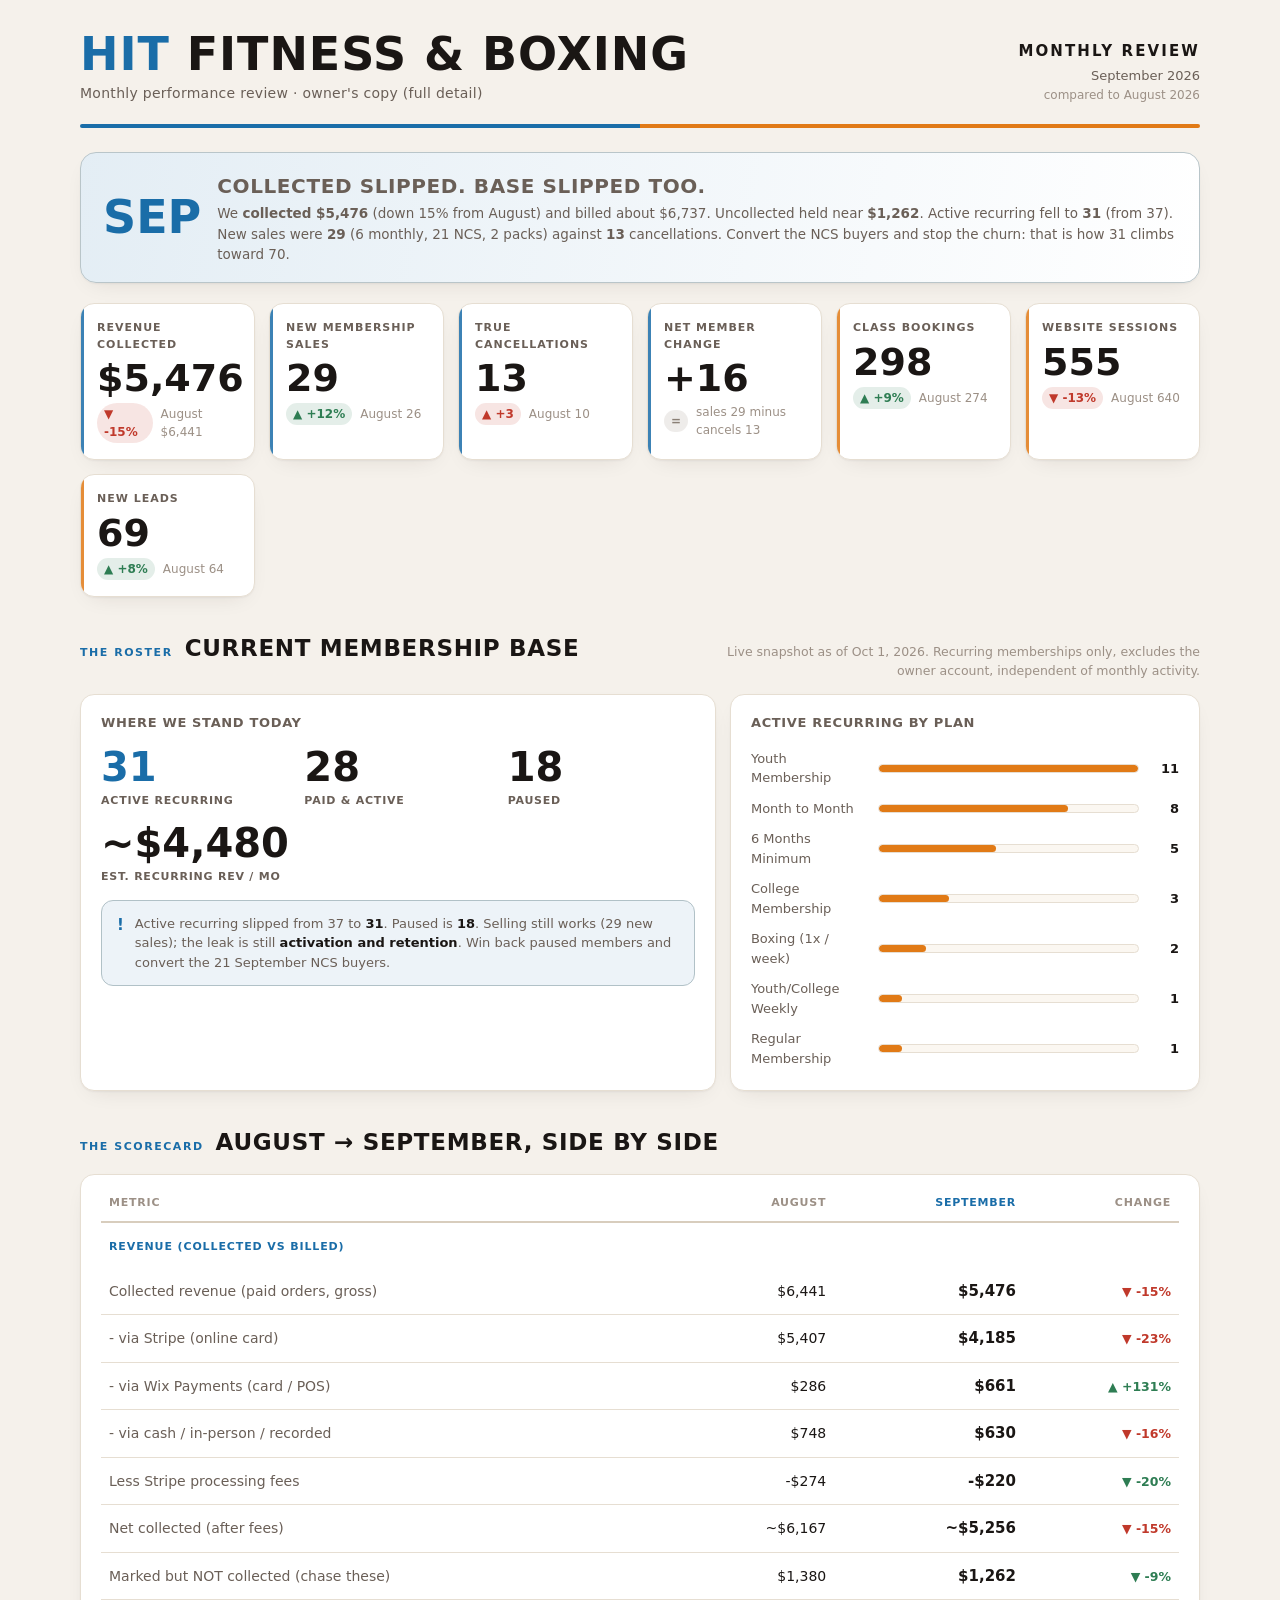
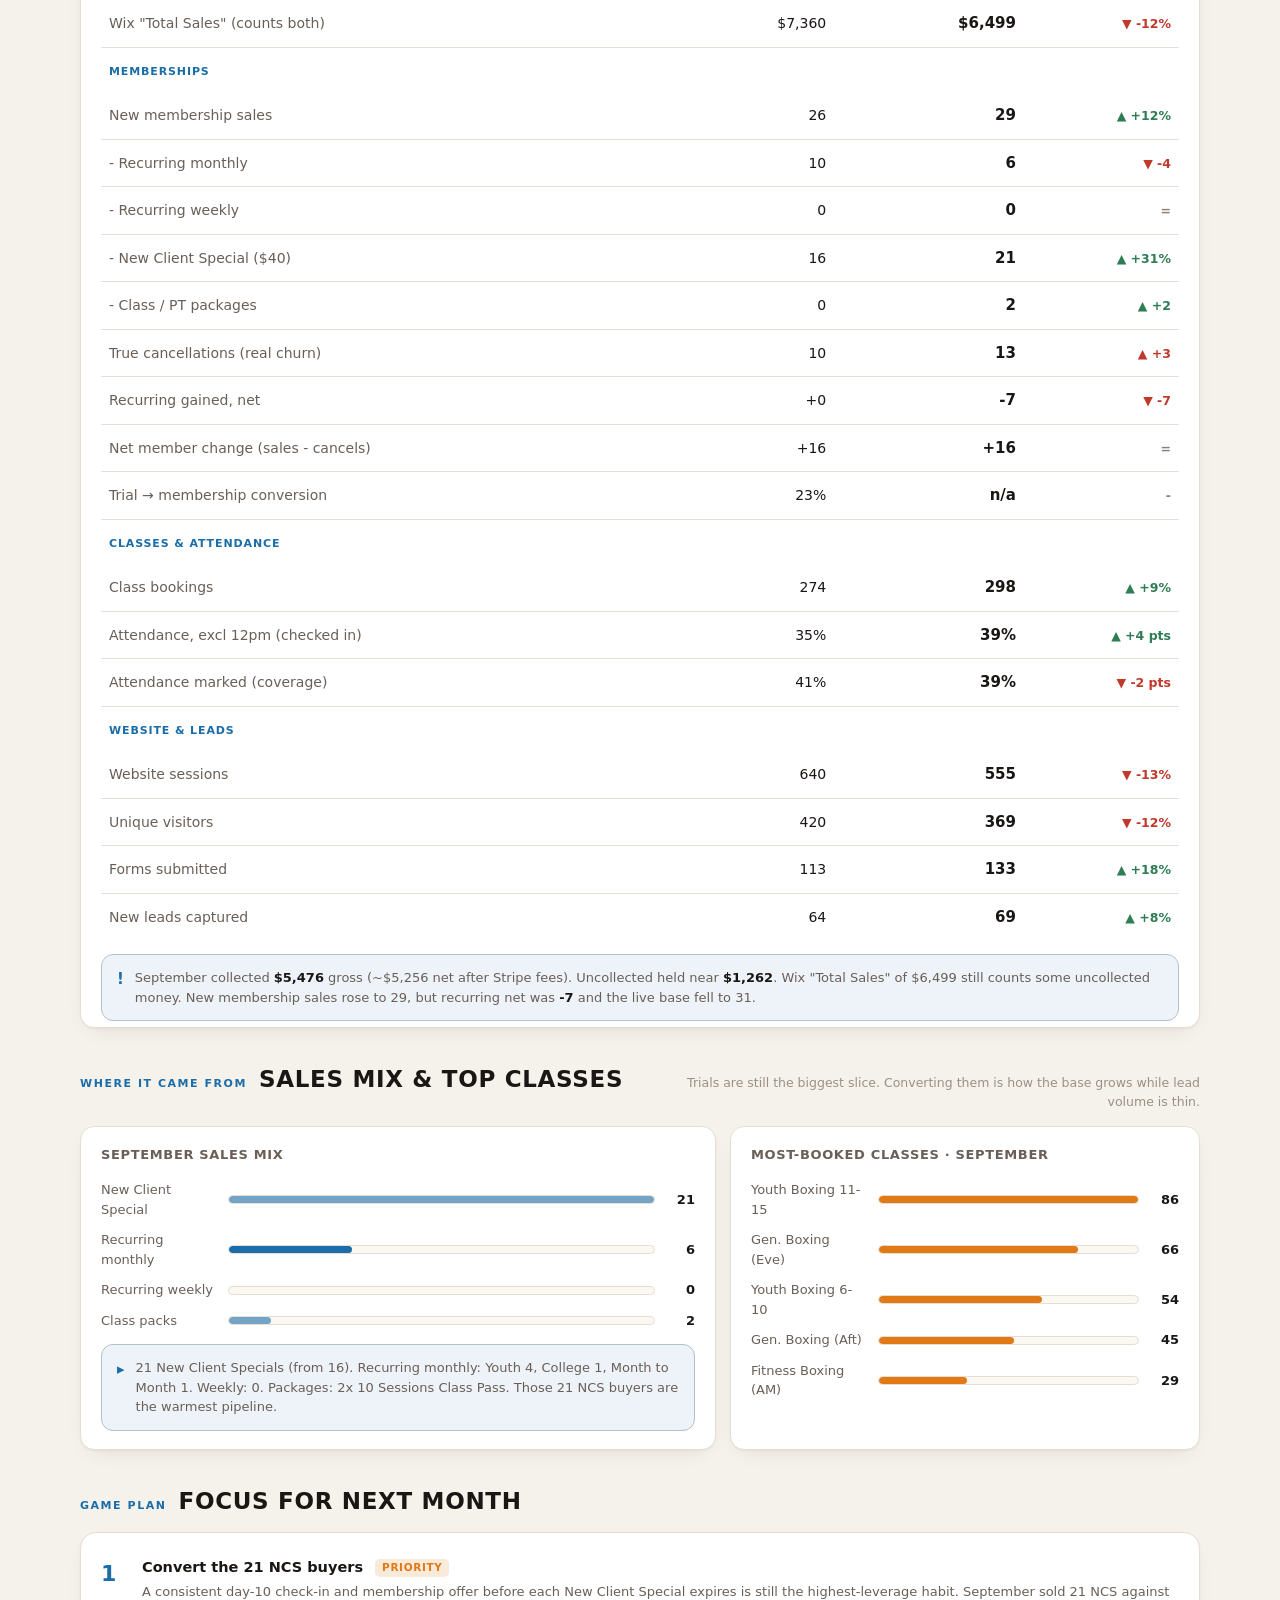
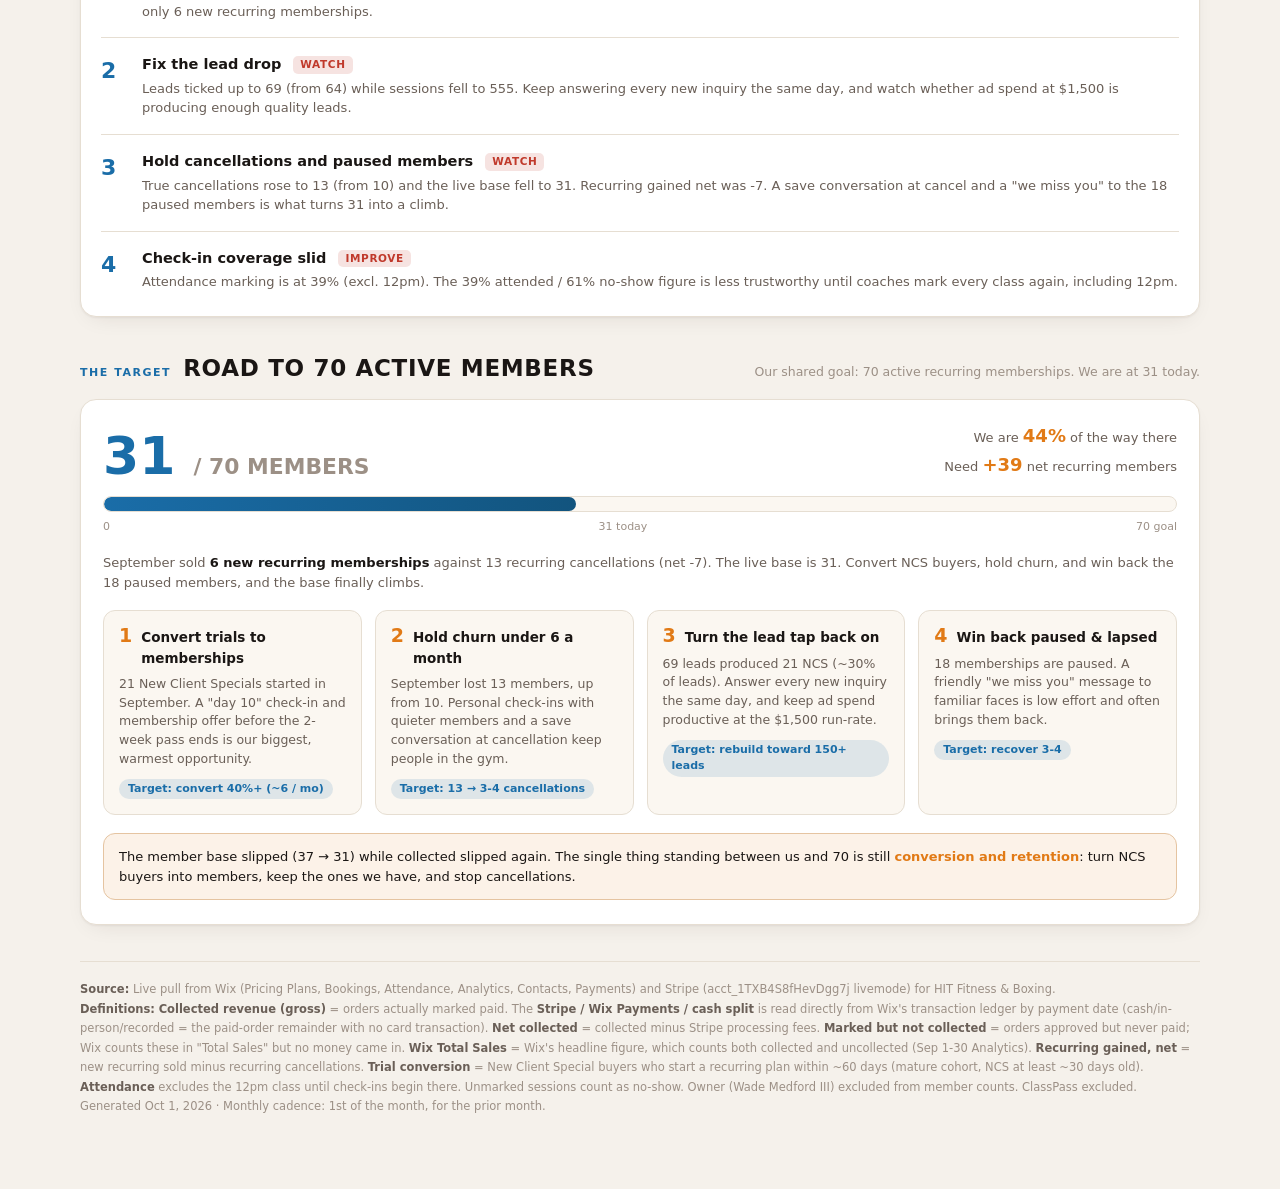
==== commit ac401e9c: "September 2026 reports" ====
--- a/monthly.html
+++ b/monthly.html
@@ -1,238 +1,437 @@
 <!doctype html><html><head><meta charset="utf-8"><meta name="viewport" content="width=device-width,initial-scale=1"><style>:root{color-scheme:light}body{margin:0;padding:0;font:14px -apple-system,BlinkMacSystemFont,sans-serif;background:#faf9f5;color:#141413}img{max-width:100%}</style></head><body>
 <title>HIT Fitness - Monthly Review</title>
-<link rel="stylesheet" href="monthly.css">
+<style>
+  :root{
+    --ground:#F5F1EB; --surface:#FFFFFF; --surface-2:#FBF7F1;
+    --ink:#1A1614; --ink-soft:#6A5F57; --ink-faint:#9C9086;
+    --hairline:#E6DED2; --hairline-strong:#D8CDBD;
+    --accent:#1A6DA8; --accent-deep:#12547E; --blue:#E17A16;
+    --pos:#2E7D53; --neg:#C0392B; --flat:#8A7F75;
+    --shadow:0 1px 2px rgba(40,25,20,.05),0 8px 24px -12px rgba(40,25,20,.14);
+    --font-display:"Arial Narrow","Helvetica Neue",system-ui,sans-serif;
+    --font-body:system-ui,-apple-system,"Segoe UI",Roboto,sans-serif;
+  }
+  @media (prefers-color-scheme:dark){
+    :root{
+      --ground:#141110; --surface:#1E1A17; --surface-2:#242019;
+      --ink:#F3ECE3; --ink-soft:#B3A79B; --ink-faint:#7E7267;
+      --hairline:#312A24; --hairline-strong:#3D352E;
+      --accent:#4FA3D6; --accent-deep:#7CBFE6; --blue:#F0983F;
+      --pos:#54B384; --neg:#E4685C; --flat:#8F8578;
+      --shadow:0 1px 2px rgba(0,0,0,.3),0 10px 30px -14px rgba(0,0,0,.6);
+    }
+  }
+  :root[data-theme="light"]{
+    --ground:#F5F1EB; --surface:#FFFFFF; --surface-2:#FBF7F1;
+    --ink:#1A1614; --ink-soft:#6A5F57; --ink-faint:#9C9086;
+    --hairline:#E6DED2; --hairline-strong:#D8CDBD;
+    --accent:#1A6DA8; --accent-deep:#12547E; --blue:#E17A16;
+    --pos:#2E7D53; --neg:#C0392B; --flat:#8A7F75;
+    --shadow:0 1px 2px rgba(40,25,20,.05),0 8px 24px -12px rgba(40,25,20,.14);
+  }
+  :root[data-theme="dark"]{
+    --ground:#141110; --surface:#1E1A17; --surface-2:#242019;
+    --ink:#F3ECE3; --ink-soft:#B3A79B; --ink-faint:#7E7267;
+    --hairline:#312A24; --hairline-strong:#3D352E;
+    --accent:#4FA3D6; --accent-deep:#7CBFE6; --blue:#F0983F;
+    --pos:#54B384; --neg:#E4685C; --flat:#8F8578;
+    --shadow:0 1px 2px rgba(0,0,0,.3),0 10px 30px -14px rgba(0,0,0,.6);
+  }
+  *{box-sizing:border-box}
+  body{margin:0}
+  .wrap{background:var(--ground);color:var(--ink);font-family:var(--font-body);
+    line-height:1.5;-webkit-font-smoothing:antialiased;padding:0 20px 72px;min-height:100vh}
+  .page{max-width:1120px;margin:0 auto}
+  .tnum{font-variant-numeric:tabular-nums}
+
+  .mast{padding:34px 0 0}
+  .mast-row{display:flex;justify-content:space-between;align-items:flex-end;gap:24px;flex-wrap:wrap}
+  .wordmark{font-family:var(--font-display);font-weight:700;text-transform:uppercase;
+    letter-spacing:.02em;line-height:.9;font-size:clamp(30px,5vw,46px);margin:0}
+  .wordmark .hit{color:var(--accent)}
+  .mast-sub{margin:8px 0 0;color:var(--ink-soft);font-size:14px;letter-spacing:.02em}
+  .report-tag{text-align:right}
+  .report-kind{font-family:var(--font-display);text-transform:uppercase;letter-spacing:.14em;font-weight:700;font-size:15px}
+  .report-range{color:var(--ink-soft);font-size:13px;margin-top:3px}
+  .report-vs{color:var(--ink-faint);font-size:12px;margin-top:1px}
+  .corners{display:flex;height:4px;margin:20px 0 0;border-radius:3px;overflow:hidden}
+  .corners i{display:block;flex:1}.corners .r{background:var(--accent)}.corners .b{background:var(--blue)}
+
+  .banner{display:flex;gap:16px;align-items:center;margin:24px 0 0;padding:18px 22px;border-radius:16px;
+    background:linear-gradient(100deg,color-mix(in srgb,var(--accent) 12%,var(--surface)),var(--surface));
+    border:1px solid color-mix(in srgb,var(--accent) 22%,var(--hairline));box-shadow:var(--shadow)}
+  .banner .hd{font-family:var(--font-display);text-transform:uppercase;letter-spacing:.03em;font-weight:700;font-size:20px;margin:0 0 2px}
+  .banner p{margin:0;font-size:13.5px;color:var(--ink-soft)}
+  .banner .mo{font-family:var(--font-display);font-size:46px;font-weight:700;color:var(--accent);line-height:.9;flex:none}
+
+  .kpis{display:grid;grid-template-columns:repeat(auto-fit,minmax(min(160px,100%),1fr));gap:14px;margin:20px 0 0}
+  .kpi{background:var(--surface);border:1px solid var(--hairline);border-radius:14px;padding:16px;
+    box-shadow:var(--shadow);display:flex;flex-direction:column;gap:7px;position:relative;overflow:hidden}
+  .kpi::before{content:"";position:absolute;left:0;top:0;bottom:0;width:3px;background:var(--accent);opacity:.85}
+  .kpi.k-blue::before{background:var(--blue)}
+  .kpi-label{font-size:11px;text-transform:uppercase;letter-spacing:.09em;color:var(--ink-soft);font-weight:600}
+  .kpi-val{font-family:var(--font-display);font-weight:700;font-size:38px;line-height:.95}
+  .kpi-val small{font-size:19px;color:var(--ink-soft);font-weight:700}
+  .kpi-foot{display:flex;align-items:center;gap:8px;font-size:12.5px}
+  .delta{display:inline-flex;align-items:center;gap:3px;font-weight:700;font-variant-numeric:tabular-nums;padding:2px 7px;border-radius:20px;font-size:12px}
+  .delta.pos{color:var(--pos);background:color-mix(in srgb,var(--pos) 13%,transparent)}
+  .delta.neg{color:var(--neg);background:color-mix(in srgb,var(--neg) 13%,transparent)}
+  .delta.flat{color:var(--flat);background:color-mix(in srgb,var(--flat) 15%,transparent)}
+  .kpi-prev{color:var(--ink-faint);font-size:12px}
+
+  .section{margin:34px 0 0}
+  .sec-head{display:flex;align-items:baseline;gap:12px;margin:0 0 14px}
+  .eyebrow{font-size:11px;text-transform:uppercase;letter-spacing:.14em;color:var(--accent);font-weight:700}
+  .sec-head h2{font-family:var(--font-display);text-transform:uppercase;letter-spacing:.03em;font-weight:700;font-size:23px;margin:0}
+  .sec-note{color:var(--ink-faint);font-size:12.5px;margin-left:auto;text-align:right;max-width:46%}
+
+  .card{background:var(--surface);border:1px solid var(--hairline);border-radius:14px;padding:6px 20px;box-shadow:var(--shadow)}
+  .card.pad{padding:18px 20px}
+  .card h3{margin:0 0 3px;font-size:13px;text-transform:uppercase;letter-spacing:.05em;color:var(--ink-soft);font-weight:700}
+
+  /* comparison table */
+  .cmp-table{width:100%;border-collapse:collapse;font-size:14px}
+  .cmp-table thead th{font-size:11px;text-transform:uppercase;letter-spacing:.07em;color:var(--ink-faint);font-weight:700;
+    text-align:right;padding:14px 8px 10px;border-bottom:2px solid var(--hairline-strong)}
+  .cmp-table thead th:first-child{text-align:left}
+  .cmp-table thead th.mjun{color:var(--accent)}
+  .cmp-table td{padding:12px 8px;border-bottom:1px solid var(--hairline);text-align:right;font-variant-numeric:tabular-nums}
+  .cmp-table td:first-child{text-align:left;color:var(--ink-soft);font-variant-numeric:normal}
+  .cmp-table tr:last-child td{border-bottom:none}
+  .cmp-table td.jun{font-weight:700;color:var(--ink);font-size:15px}
+  .cmp-table .grp td{padding-top:16px;font-size:11px;text-transform:uppercase;letter-spacing:.08em;color:var(--accent);font-weight:700;border-bottom:none}
+  .chg{display:inline-flex;align-items:center;gap:3px;font-weight:700;font-size:12.5px;justify-content:flex-end}
+  .chg.pos{color:var(--pos)} .chg.neg{color:var(--neg)} .chg.flat{color:var(--flat)}
+  .na{color:var(--ink-faint);font-style:italic;font-variant-numeric:normal;font-size:12.5px}
+
+  .grid{display:grid;gap:14px}.cols-2{grid-template-columns:minmax(0,1.15fr) minmax(0,.85fr)}
+  html,body{max-width:100%;overflow-x:hidden}
+  .wrap,.page,.card,.kpi,.sec-head,.banner,.brow,.goal{min-width:0}
+  .page{width:100%}
+  .sec-head{flex-wrap:wrap}
+  .stat-row{display:flex;flex-wrap:wrap;gap:14px 16px;margin-top:14px}
+  .stat-row > div{flex:1 1 140px;min-width:0}
+  .stat-n{font-family:var(--font-display);font-weight:700;font-size:clamp(24px,7.2vw,40px);line-height:1;overflow-wrap:anywhere}
+  .table-scroll{overflow-x:auto;-webkit-overflow-scrolling:touch;max-width:100%}
+  .cmp-table{min-width:560px}
+  .brow{min-width:0}
+  .brow .bl{width:auto;min-width:0;flex:0 1 9em;overflow-wrap:break-word}
+  .brow .bv{width:auto;min-width:1.6em;flex:0 0 auto}
+  .bar{min-width:0}
+  .kpi-val{font-size:clamp(26px,7vw,38px)}
+  @media(max-width:760px){
+    .wrap{padding:0 12px 56px}
+    .mast{padding-top:22px}
+    .report-tag{text-align:left}
+    .cols-2{grid-template-columns:minmax(0,1fr)}
+    .sec-note{max-width:100%;text-align:left;margin-left:0}
+    .sec-head{flex-direction:column;align-items:flex-start;gap:6px}
+    .kpis{grid-template-columns:repeat(2,minmax(0,1fr))}
+    .banner{flex-wrap:wrap;padding:14px 16px}
+    .banner .mo{font-size:36px}
+    .card{padding:6px 14px}
+    .card.pad{padding:14px}
+    .brow .bl{flex-basis:7em}
+    .stat-n{font-size:clamp(22px,6.6vw,32px)}
+    .stat-row{gap:12px 12px}
+    .levers{grid-template-columns:1fr}
+    .goal{padding:16px}
+    .goal-gap{text-align:left}
+  }
+  .breakdown{display:flex;flex-direction:column;gap:11px;margin:16px 0 4px}
+  .brow{display:flex;align-items:center;gap:10px;font-size:13px}
+  .brow .bl{width:auto;min-width:0;flex:0 1 9em;color:var(--ink-soft);overflow-wrap:break-word}
+  .bar{flex:1;height:9px;background:var(--surface-2);border:1px solid var(--hairline);border-radius:6px;overflow:hidden}
+  .bar i{display:block;height:100%;border-radius:6px;background:var(--blue)}
+  .brow .bv{width:30px;text-align:right;font-variant-numeric:tabular-nums;font-weight:700;color:var(--ink)}
+
+  .flag{background:color-mix(in srgb,var(--accent) 8%,var(--surface));border:1px solid color-mix(in srgb,var(--accent) 26%,var(--hairline));
+    border-radius:12px;padding:13px 15px;font-size:13px;color:var(--ink-soft);display:flex;gap:11px;align-items:flex-start;margin-top:14px}
+  .flag b{color:var(--ink)}.flag .ic{color:var(--accent);font-weight:800;flex:none;font-size:15px}
+
+  .notes{background:var(--surface);border:1px solid var(--hairline);border-radius:16px;padding:8px 20px;box-shadow:var(--shadow)}
+  .note{display:flex;gap:15px;padding:16px 0;border-bottom:1px solid var(--hairline)}
+  .note:last-child{border-bottom:none}
+  .note .n{font-family:var(--font-display);font-weight:700;font-size:22px;color:var(--accent);flex:none;width:26px}
+  .note h4{margin:0 0 3px;font-size:14.5px;color:var(--ink)}
+  .note p{margin:0;font-size:13px;color:var(--ink-soft)}
+  .note .tag{display:inline-block;font-size:10.5px;text-transform:uppercase;letter-spacing:.06em;font-weight:700;padding:1px 7px;border-radius:5px;margin-left:7px;vertical-align:middle}
+  .tag.win{color:var(--pos);background:color-mix(in srgb,var(--pos) 14%,transparent)}
+  .tag.watch{color:var(--neg);background:color-mix(in srgb,var(--neg) 14%,transparent)}
+  .tag.act{color:var(--blue);background:color-mix(in srgb,var(--blue) 16%,transparent)}
+
+  footer{margin:36px 0 0;padding-top:18px;border-top:1px solid var(--hairline);color:var(--ink-faint);font-size:11.5px;line-height:1.7}
+  footer b{color:var(--ink-soft)}
+  .goal{background:var(--surface);border:1px solid var(--hairline);border-radius:16px;padding:22px 22px 24px;box-shadow:var(--shadow)}
+  .goal-top{display:flex;justify-content:space-between;align-items:flex-end;gap:16px;flex-wrap:wrap;margin-bottom:16px}
+  .goal-now{font-family:var(--font-display);font-weight:700;font-size:clamp(34px,5vw,52px);line-height:.9}
+  .goal-now b{color:var(--accent)} .goal-now span{color:var(--ink-faint);font-size:.42em;font-weight:700}
+  .goal-gap{text-align:right;font-size:13px;color:var(--ink-soft);line-height:1.6}
+  .goal-gap b{color:var(--blue);font-size:18px;font-family:var(--font-display)}
+  .meter{position:relative;height:16px;background:var(--surface-2);border:1px solid var(--hairline);border-radius:10px;overflow:hidden}
+  .meter i{display:block;height:100%;background:linear-gradient(90deg,var(--accent),var(--accent-deep));border-radius:10px}
+  .meter-scale{display:flex;justify-content:space-between;margin-top:7px;font-size:11px;color:var(--ink-faint);font-variant-numeric:tabular-nums}
+  .goal-lead{font-size:13px;color:var(--ink-soft);margin:18px 0 0}.goal-lead b{color:var(--ink)}
+  .levers{display:grid;grid-template-columns:repeat(auto-fit,minmax(215px,1fr));gap:13px;margin-top:18px}
+  .lever{border:1px solid var(--hairline);border-radius:12px;padding:15px;background:var(--surface-2)}
+  .lever .lh{display:flex;align-items:baseline;gap:9px;margin-bottom:7px}
+  .lever .ln{font-family:var(--font-display);font-weight:700;font-size:19px;color:var(--blue);flex:none;line-height:1}
+  .lever h4{margin:0;font-size:13.5px;color:var(--ink)}
+  .lever p{margin:0;font-size:12.5px;color:var(--ink-soft);line-height:1.5}
+  .lever .impact{display:inline-block;margin-top:10px;font-size:11px;font-weight:700;color:var(--accent);background:color-mix(in srgb,var(--accent) 13%,transparent);padding:2px 9px;border-radius:20px}
+  .goal-foot{margin:18px 0 0;font-size:13px;color:var(--ink);background:color-mix(in srgb,var(--blue) 10%,var(--surface));border:1px solid color-mix(in srgb,var(--blue) 26%,var(--hairline));border-radius:12px;padding:13px 15px}
+  .goal-foot b{color:var(--blue)}
+  @media (prefers-reduced-motion:no-preference){
+    .kpi,.card,.note,.banner{animation:rise .5s cubic-bezier(.2,.7,.2,1) both}
+    .kpis .kpi:nth-child(2){animation-delay:.04s}.kpis .kpi:nth-child(3){animation-delay:.08s}
+    .kpis .kpi:nth-child(4){animation-delay:.12s}.kpis .kpi:nth-child(5){animation-delay:.16s}.kpis .kpi:nth-child(6){animation-delay:.2s}
+    @keyframes rise{from{opacity:0;transform:translateY(8px)}to{opacity:1;transform:none}}
+  }
+</style>
+
 <div class="wrap">
 <div class="page">
-<header class="mast">
-<div class="mast-row">
-<div>
-<h1 class="wordmark"><span class="hit">HIT</span> Fitness &amp; Boxing</h1>
-<p class="mast-sub">Monthly performance review &middot; owner's copy (full detail)</p>
-</div>
-<div class="report-tag">
-<div class="report-kind">Monthly Review</div>
-<div class="report-range">August 2026</div>
-<div class="report-vs">compared to July 2026</div>
+
+  <header class="mast">
+    <div class="mast-row">
+      <div>
+        <h1 class="wordmark"><span class="hit">HIT</span> Fitness &amp; Boxing</h1>
+        <p class="mast-sub">Monthly performance review &middot; owner's copy (full detail)</p>
+      </div>
+      <div class="report-tag">
+        <div class="report-kind">Monthly Review</div>
+        <div class="report-range">September 2026</div>
+        <div class="report-vs">compared to August 2026</div>
+      </div>
+    </div>
+    <div class="corners" aria-hidden="true"><i class="r"></i><i class="b"></i></div>
+  </header>
+
+  <div class="banner">
+    <div class="mo">SEP</div>
+    <div>
+      <p class="hd">Collected slipped. Base slipped too.</p>
+      <p>We <b>collected $5,476</b> (down 15% from August) and billed about $6,737. Uncollected held near <b>$1,262</b>. Active recurring fell to <b>31</b> (from 37). New sales were <b>29</b> (6 monthly, 21 NCS, 2 packs) against <b>13</b> cancellations. Convert the NCS buyers and stop the churn: that is how 31 climbs toward 70.</p>
+    </div>
+  </div>
+
+  <section class="kpis" aria-label="Headline numbers">
+    <div class="kpi">
+      <div class="kpi-label">Revenue Collected</div>
+      <div class="kpi-val tnum">$5,476</div>
+      <div class="kpi-foot"><span class="delta neg">▼ -15%</span><span class="kpi-prev">August $6,441</span></div>
+    </div>
+    <div class="kpi">
+      <div class="kpi-label">New Membership Sales</div>
+      <div class="kpi-val tnum">29</div>
+      <div class="kpi-foot"><span class="delta pos">▲ +12%</span><span class="kpi-prev">August 26</span></div>
+    </div>
+    <div class="kpi">
+      <div class="kpi-label">True Cancellations</div>
+      <div class="kpi-val tnum">13</div>
+      <div class="kpi-foot"><span class="delta neg">▲ +3</span><span class="kpi-prev">August 10</span></div>
+    </div>
+    <div class="kpi">
+      <div class="kpi-label">Net Member Change</div>
+      <div class="kpi-val tnum">+16</div>
+      <div class="kpi-foot"><span class="delta flat">=</span><span class="kpi-prev">sales 29 minus cancels 13</span></div>
+    </div>
+    <div class="kpi k-blue">
+      <div class="kpi-label">Class Bookings</div>
+      <div class="kpi-val tnum">298</div>
+      <div class="kpi-foot"><span class="delta pos">▲ +9%</span><span class="kpi-prev">August 274</span></div>
+    </div>
+    <div class="kpi k-blue">
+      <div class="kpi-label">Website Sessions</div>
+      <div class="kpi-val tnum">555</div>
+      <div class="kpi-foot"><span class="delta neg">▼ -13%</span><span class="kpi-prev">August 640</span></div>
+    </div>
+    <div class="kpi k-blue">
+      <div class="kpi-label">New Leads</div>
+      <div class="kpi-val tnum">69</div>
+      <div class="kpi-foot"><span class="delta pos">▲ +8%</span><span class="kpi-prev">August 64</span></div>
+    </div>
+  </section>
+
+  <section class="section">
+    <div class="sec-head">
+      <span class="eyebrow">The Roster</span>
+      <h2>Current Membership Base</h2>
+      <span class="sec-note">Live snapshot as of Oct 1, 2026. Recurring memberships only, excludes the owner account, independent of monthly activity.</span>
+    </div>
+    <div class="grid cols-2">
+      <div class="card pad">
+        <h3>Where We Stand Today</h3>
+        <div class="stat-row">
+          <div>
+            <div class="stat-n tnum" style="color:var(--accent)">31</div>
+            <div style="font-size:11px;text-transform:uppercase;letter-spacing:.07em;color:var(--ink-soft);font-weight:700;margin-top:6px">Active recurring</div>
+          </div>
+          <div>
+            <div class="stat-n tnum">28</div>
+            <div style="font-size:11px;text-transform:uppercase;letter-spacing:.07em;color:var(--ink-soft);font-weight:700;margin-top:6px">Paid &amp; active</div>
+          </div>
+          <div>
+            <div class="stat-n tnum">18</div>
+            <div style="font-size:11px;text-transform:uppercase;letter-spacing:.07em;color:var(--ink-soft);font-weight:700;margin-top:6px">Paused</div>
+          </div>
+          <div>
+            <div class="stat-n tnum">~$4,480</div>
+            <div style="font-size:11px;text-transform:uppercase;letter-spacing:.07em;color:var(--ink-soft);font-weight:700;margin-top:6px">Est. recurring rev / mo</div>
+          </div>
+        </div>
+        <div class="flag"><span class="ic">!</span><span>Active recurring slipped from 37 to <b>31</b>. Paused is <b>18</b>. Selling still works (29 new sales); the leak is still <b>activation and retention</b>. Win back paused members and convert the 21 September NCS buyers.</span></div>
+      </div>
+      <div class="card pad">
+        <h3>Active Recurring by Plan</h3>
+        <div class="breakdown">
+          <div class="brow"><span class="bl">Youth Membership</span><span class="bar"><i style="width:100%"></i></span><span class="bv tnum">11</span></div>
+          <div class="brow"><span class="bl">Month to Month</span><span class="bar"><i style="width:73%"></i></span><span class="bv tnum">8</span></div>
+          <div class="brow"><span class="bl">6 Months Minimum</span><span class="bar"><i style="width:45%"></i></span><span class="bv tnum">5</span></div>
+          <div class="brow"><span class="bl">College Membership</span><span class="bar"><i style="width:27%"></i></span><span class="bv tnum">3</span></div>
+          <div class="brow"><span class="bl">Boxing (1x / week)</span><span class="bar"><i style="width:18%"></i></span><span class="bv tnum">2</span></div>
+          <div class="brow"><span class="bl">Youth/College Weekly</span><span class="bar"><i style="width:9%"></i></span><span class="bv tnum">1</span></div>
+          <div class="brow"><span class="bl">Regular Membership</span><span class="bar"><i style="width:9%"></i></span><span class="bv tnum">1</span></div>
+        </div>
+      </div>
+    </div>
+  </section>
+
+  <section class="section">
+    <div class="sec-head">
+      <span class="eyebrow">The Scorecard</span>
+      <h2>August &rarr; September, Side by Side</h2>
+    </div>
+    <div class="card">
+      <div class="table-scroll">
+      <table class="cmp-table">
+        <thead><tr><th>Metric</th><th>August</th><th class="mjun">September</th><th>Change</th></tr></thead>
+        <tbody>
+          <tr class="grp"><td colspan="4">Revenue (collected vs billed)</td></tr>
+          <tr><td>Collected revenue (paid orders, gross)</td><td>$6,441</td><td class="jun">$5,476</td><td><span class="chg neg">▼ -15%</span></td></tr>
+          <tr><td>- via Stripe (online card)</td><td>$5,407</td><td class="jun">$4,185</td><td><span class="chg neg">▼ -23%</span></td></tr>
+          <tr><td>- via Wix Payments (card / POS)</td><td>$286</td><td class="jun">$661</td><td><span class="chg pos">▲ +131%</span></td></tr>
+          <tr><td>- via cash / in-person / recorded</td><td>$748</td><td class="jun">$630</td><td><span class="chg neg">▼ -16%</span></td></tr>
+          <tr><td>Less Stripe processing fees</td><td>-$274</td><td class="jun">-$220</td><td><span class="chg pos">▼ -20%</span></td></tr>
+          <tr><td>Net collected (after fees)</td><td>~$6,167</td><td class="jun">~$5,256</td><td><span class="chg neg">▼ -15%</span></td></tr>
+          <tr><td>Marked but NOT collected (chase these)</td><td>$1,380</td><td class="jun">$1,262</td><td><span class="chg pos">▼ -9%</span></td></tr>
+          <tr><td>Wix "Total Sales" (counts both)</td><td>$7,360</td><td class="jun">$6,499</td><td><span class="chg neg">▼ -12%</span></td></tr>
+          <tr class="grp"><td colspan="4">Memberships</td></tr>
+          <tr><td>New membership sales</td><td>26</td><td class="jun">29</td><td><span class="chg pos">▲ +12%</span></td></tr>
+          <tr><td>- Recurring monthly</td><td>10</td><td class="jun">6</td><td><span class="chg neg">▼ -4</span></td></tr>
+          <tr><td>- Recurring weekly</td><td>0</td><td class="jun">0</td><td><span class="chg flat">=</span></td></tr>
+          <tr><td>- New Client Special ($40)</td><td>16</td><td class="jun">21</td><td><span class="chg pos">▲ +31%</span></td></tr>
+          <tr><td>- Class / PT packages</td><td>0</td><td class="jun">2</td><td><span class="chg pos">▲ +2</span></td></tr>
+          <tr><td>True cancellations (real churn)</td><td>10</td><td class="jun">13</td><td><span class="chg neg">▲ +3</span></td></tr>
+          <tr><td>Recurring gained, net</td><td>+0</td><td class="jun">-7</td><td><span class="chg neg">▼ -7</span></td></tr>
+          <tr><td>Net member change (sales - cancels)</td><td>+16</td><td class="jun">+16</td><td><span class="chg flat">=</span></td></tr>
+          <tr><td>Trial &rarr; membership conversion</td><td>23%</td><td class="jun">n/a</td><td><span class="chg flat">-</span></td></tr>
+
+          <tr class="grp"><td colspan="4">Classes &amp; Attendance</td></tr>
+          <tr><td>Class bookings</td><td>274</td><td class="jun">298</td><td><span class="chg pos">▲ +9%</span></td></tr>
+          <tr><td>Attendance, excl 12pm (checked in)</td><td>35%</td><td class="jun">39%</td><td><span class="chg pos">▲ +4 pts</span></td></tr>
+          <tr><td>Attendance marked (coverage)</td><td>41%</td><td class="jun">39%</td><td><span class="chg neg">▼ -2 pts</span></td></tr>
+
+          <tr class="grp"><td colspan="4">Website &amp; Leads</td></tr>
+          <tr><td>Website sessions</td><td>640</td><td class="jun">555</td><td><span class="chg neg">▼ -13%</span></td></tr>
+          <tr><td>Unique visitors</td><td>420</td><td class="jun">369</td><td><span class="chg neg">▼ -12%</span></td></tr>
+          <tr><td>Forms submitted</td><td>113</td><td class="jun">133</td><td><span class="chg pos">▲ +18%</span></td></tr>
+          <tr><td>New leads captured</td><td>64</td><td class="jun">69</td><td><span class="chg pos">▲ +8%</span></td></tr>
+        </tbody>
+      </table>
+      </div>
+      <div class="flag"><span class="ic">!</span><span>September collected <b>$5,476</b> gross (~$5,256 net after Stripe fees). Uncollected held near <b>$1,262</b>. Wix "Total Sales" of $6,499 still counts some uncollected money. New membership sales rose to 29, but recurring net was <b>-7</b> and the live base fell to 31.</span></div>
+    </div>
+  </section>
+
+  <section class="section">
+    <div class="sec-head">
+      <span class="eyebrow">Where It Came From</span>
+      <h2>Sales Mix &amp; Top Classes</h2>
+      <span class="sec-note">Trials are still the biggest slice. Converting them is how the base grows while lead volume is thin.</span>
+    </div>
+    <div class="grid cols-2">
+      <div class="card pad">
+        <h3>September Sales Mix</h3>
+        <div class="breakdown">
+          <div class="brow"><span class="bl">New Client Special</span><span class="bar"><i style="width:100%;background:var(--accent);opacity:.6"></i></span><span class="bv tnum">21</span></div>
+          <div class="brow"><span class="bl">Recurring monthly</span><span class="bar"><i style="width:29%;background:var(--accent)"></i></span><span class="bv tnum">6</span></div>
+          <div class="brow"><span class="bl">Recurring weekly</span><span class="bar"><i style="width:0%;background:var(--accent)"></i></span><span class="bv tnum">0</span></div>
+          <div class="brow"><span class="bl">Class packs</span><span class="bar"><i style="width:10%;background:var(--accent);opacity:.6"></i></span><span class="bv tnum">2</span></div>
+        </div>
+        <div class="flag"><span class="ic">▸</span><span>21 New Client Specials (from 16). Recurring monthly: Youth 4, College 1, Month to Month 1. Weekly: 0. Packages: 2x 10 Sessions Class Pass. Those 21 NCS buyers are the warmest pipeline.</span></div>
+      </div>
+      <div class="card pad">
+        <h3>Most-Booked Classes &middot; September</h3>
+        <div class="breakdown">
+          <div class="brow"><span class="bl">Youth Boxing 11-15</span><span class="bar"><i style="width:100%"></i></span><span class="bv tnum">86</span></div>
+          <div class="brow"><span class="bl">Gen. Boxing (Eve)</span><span class="bar"><i style="width:77%"></i></span><span class="bv tnum">66</span></div>
+          <div class="brow"><span class="bl">Youth Boxing 6-10</span><span class="bar"><i style="width:63%"></i></span><span class="bv tnum">54</span></div>
+          <div class="brow"><span class="bl">Gen. Boxing (Aft)</span><span class="bar"><i style="width:52%"></i></span><span class="bv tnum">45</span></div>
+          <div class="brow"><span class="bl">Fitness Boxing (AM)</span><span class="bar"><i style="width:34%"></i></span><span class="bv tnum">29</span></div>
+        </div>
+      </div>
+    </div>
+  </section>
+
+  <section class="section">
+    <div class="sec-head"><span class="eyebrow">Game Plan</span><h2>Focus For Next Month</h2></div>
+    <div class="notes">
+      <div class="note"><div class="n">1</div><div><h4>Convert the 21 NCS buyers <span class="tag act">Priority</span></h4><p>A consistent day-10 check-in and membership offer before each New Client Special expires is still the highest-leverage habit. September sold 21 NCS against only 6 new recurring memberships.</p></div></div>
+      <div class="note"><div class="n">2</div><div><h4>Fix the lead drop <span class="tag watch">Watch</span></h4><p>Leads ticked up to 69 (from 64) while sessions fell to 555. Keep answering every new inquiry the same day, and watch whether ad spend at $1,500 is producing enough quality leads.</p></div></div>
+      <div class="note"><div class="n">3</div><div><h4>Hold cancellations and paused members <span class="tag watch">Watch</span></h4><p>True cancellations rose to 13 (from 10) and the live base fell to 31. Recurring gained net was -7. A save conversation at cancel and a "we miss you" to the 18 paused members is what turns 31 into a climb.</p></div></div>
+      <div class="note"><div class="n">4</div><div><h4>Check-in coverage slid <span class="tag watch">Improve</span></h4><p>Attendance marking is at 39% (excl. 12pm). The 39% attended / 61% no-show figure is less trustworthy until coaches mark every class again, including 12pm.</p></div></div>
+    </div>
+  </section>
+
+  <section class="section">
+    <div class="sec-head">
+      <span class="eyebrow">The Target</span>
+      <h2>Road to 70 Active Members</h2>
+      <span class="sec-note">Our shared goal: 70 active recurring memberships. We are at 31 today.</span>
+    </div>
+    <div class="goal">
+      <div class="goal-top">
+        <div class="goal-now"><b>31</b> <span>/ 70 MEMBERS</span></div>
+        <div class="goal-gap">We are <b>44%</b> of the way there<br>Need <b>+39</b> net recurring members</div>
+      </div>
+      <div class="meter"><i style="width:44%"></i></div>
+      <div class="meter-scale"><span>0</span><span>31 today</span><span>70 goal</span></div>
+      <p class="goal-lead">September sold <b>6 new recurring memberships</b> against 13 recurring cancellations (net -7). The live base is 31. Convert NCS buyers, hold churn, and win back the 18 paused members, and the base finally climbs.</p>
+      <div class="levers">
+        <div class="lever">
+          <div class="lh"><span class="ln">1</span><h4>Convert trials to memberships</h4></div>
+          <p>21 New Client Specials started in September. A "day 10" check-in and membership offer before the 2-week pass ends is our biggest, warmest opportunity.</p>
+          <span class="impact">Target: convert 40%+ (~6 / mo)</span>
+        </div>
+        <div class="lever">
+          <div class="lh"><span class="ln">2</span><h4>Hold churn under 6 a month</h4></div>
+          <p>September lost 13 members, up from 10. Personal check-ins with quieter members and a save conversation at cancellation keep people in the gym.</p>
+          <span class="impact">Target: 13 &rarr; 3-4 cancellations</span>
+        </div>
+        <div class="lever">
+          <div class="lh"><span class="ln">3</span><h4>Turn the lead tap back on</h4></div>
+          <p>69 leads produced 21 NCS (~30% of leads). Answer every new inquiry the same day, and keep ad spend productive at the $1,500 run-rate.</p>
+          <span class="impact">Target: rebuild toward 150+ leads</span>
+        </div>
+        <div class="lever">
+          <div class="lh"><span class="ln">4</span><h4>Win back paused &amp; lapsed</h4></div>
+          <p>18 memberships are paused. A friendly "we miss you" message to familiar faces is low effort and often brings them back.</p>
+          <span class="impact">Target: recover 3-4</span>
+        </div>
+      </div>
+      <div class="goal-foot">The member base slipped (37 &rarr; 31) while collected slipped again. The single thing standing between us and 70 is still <b>conversion and retention</b>: turn NCS buyers into members, keep the ones we have, and stop cancellations.</div>
+    </div>
+  </section>
+
+  <footer>
+    <b>Source:</b> Live pull from Wix (Pricing Plans, Bookings, Attendance, Analytics, Contacts, Payments) and Stripe (acct_1TXB4S8fHevDgg7j livemode) for HIT Fitness &amp; Boxing.<br>
+    <b>Definitions:</b> <b>Collected revenue (gross)</b> = orders actually marked paid. The <b>Stripe / Wix Payments / cash split</b> is read directly from Wix's transaction ledger by payment date (cash/in-person/recorded = the paid-order remainder with no card transaction). <b>Net collected</b> = collected minus Stripe processing fees. <b>Marked but not collected</b> = orders approved but never paid; Wix counts these in "Total Sales" but no money came in. <b>Wix Total Sales</b> = Wix's headline figure, which counts both collected and uncollected (Sep 1-30 Analytics). <b>Recurring gained, net</b> = new recurring sold minus recurring cancellations. <b>Trial conversion</b> = New Client Special buyers who start a recurring plan within ~60 days (mature cohort, NCS at least ~30 days old). <b>Attendance</b> excludes the 12pm class until check-ins begin there. Unmarked sessions count as no-show. Owner (Wade Medford III) excluded from member counts. ClassPass excluded.<br>
+    Generated Oct 1, 2026 &middot; Monthly cadence: 1st of the month, for the prior month.
+  </footer>
+
 </div>
 </div>
-<div class="corners" aria-hidden="true"><i class="r"></i><i class="b"></i></div>
-</header>
-<div class="banner">
-<div class="mo">AUG</div>
-<div>
-<p class="hd">Base ticked up. Leads fell hard.</p>
-<p>We <b>collected $6,441</b> (down 9% from July) and billed $7,376. Uncollected dropped to <b>$1,380</b> from $3,529. Active recurring rose to <b>37</b>. New leads collapsed to <b>64</b> from 224, and cancellations rose to 9. Convert the 16 New Client Specials and hold churn: that is how 37 becomes a climb toward 70.</p>
-</div>
-</div>
-<section class="kpis" aria-label="Headline numbers">
-<div class="kpi">
-<div class="kpi-label">Revenue Collected</div>
-<div class="kpi-val tnum">$6,441</div>
-<div class="kpi-foot"><span class="delta neg">▼ -9%</span><span class="kpi-prev">July $7,046</span></div>
-</div>
-<div class="kpi">
-<div class="kpi-label">New Membership Sales</div>
-<div class="kpi-val tnum">26</div>
-<div class="kpi-foot"><span class="delta neg">▼ -24%</span><span class="kpi-prev">July 34</span></div>
-</div>
-<div class="kpi">
-<div class="kpi-label">True Cancellations</div>
-<div class="kpi-val tnum">9</div>
-<div class="kpi-foot"><span class="delta neg">▲ +3</span><span class="kpi-prev">July 6</span></div>
-</div>
-<div class="kpi">
-<div class="kpi-label">Net Member Change</div>
-<div class="kpi-val tnum">+17</div>
-<div class="kpi-foot"><span class="delta neg">▼ -11</span><span class="kpi-prev">July +28</span></div>
-</div>
-<div class="kpi k-blue">
-<div class="kpi-label">Class Bookings</div>
-<div class="kpi-val tnum">274</div>
-<div class="kpi-foot"><span class="delta neg">▼ -16%</span><span class="kpi-prev">July 326</span></div>
-</div>
-<div class="kpi k-blue">
-<div class="kpi-label">Website Sessions</div>
-<div class="kpi-val tnum">640</div>
-<div class="kpi-foot"><span class="delta pos">▲ +15%</span><span class="kpi-prev">July 557</span></div>
-</div>
-<div class="kpi k-blue">
-<div class="kpi-label">New Leads</div>
-<div class="kpi-val tnum">64</div>
-<div class="kpi-foot"><span class="delta neg">▼ -71%</span><span class="kpi-prev">July 224</span></div>
-</div>
-</section>
-<section class="section">
-<div class="sec-head">
-<span class="eyebrow">The Roster</span>
-<h2>Current Membership Base</h2>
-<span class="sec-note">Live snapshot as of Sep 1, 2026. Recurring memberships only, excludes the owner account, independent of monthly activity.</span>
-</div>
-<div class="grid cols-2">
-<div class="card pad">
-<h3>Where We Stand Today</h3>
-<div class="stat-row">
-<div>
-<div class="stat-n tnum" style="color:var(--accent)">37</div>
-<div style="font-size:11px;text-transform:uppercase;letter-spacing:.07em;color:var(--ink-soft);font-weight:700;margin-top:6px">Active recurring</div>
-</div>
-<div>
-<div class="stat-n tnum">36</div>
-<div style="font-size:11px;text-transform:uppercase;letter-spacing:.07em;color:var(--ink-soft);font-weight:700;margin-top:6px">Paid &amp; active</div>
-</div>
-<div>
-<div class="stat-n tnum">19</div>
-<div style="font-size:11px;text-transform:uppercase;letter-spacing:.07em;color:var(--ink-soft);font-weight:700;margin-top:6px">Paused</div>
-</div>
-<div>
-<div class="stat-n tnum">~$5,340</div>
-<div style="font-size:11px;text-transform:uppercase;letter-spacing:.07em;color:var(--ink-soft);font-weight:700;margin-top:6px">Est. recurring rev / mo</div>
-</div>
-</div>
-<div class="flag"><span class="ic">!</span><span>Active recurring moved from 35 to <b>37</b>. Paused jumped to <b>19</b> (from 11). Selling still works; the leak is still <b>activation and retention</b>. Win back paused members and convert the 16 August New Client Specials.</span></div>
-</div>
-<div class="card pad">
-<h3>Active Recurring by Plan</h3>
-<div class="breakdown">
-<div class="brow"><span class="bl">Youth Membership</span><span class="bar"><i style="width:100%"></i></span><span class="bv tnum">12</span></div>
-<div class="brow"><span class="bl">Month to Month</span><span class="bar"><i style="width:75%"></i></span><span class="bv tnum">9</span></div>
-<div class="brow"><span class="bl">6 Months Minimum</span><span class="bar"><i style="width:50%"></i></span><span class="bv tnum">6</span></div>
-<div class="brow"><span class="bl">College Membership</span><span class="bar"><i style="width:50%"></i></span><span class="bv tnum">6</span></div>
-<div class="brow"><span class="bl">Boxing (1x / week)</span><span class="bar"><i style="width:17%"></i></span><span class="bv tnum">2</span></div>
-<div class="brow"><span class="bl">Youth/College Weekly</span><span class="bar"><i style="width:8%"></i></span><span class="bv tnum">1</span></div>
-<div class="brow"><span class="bl">Regular Membership</span><span class="bar"><i style="width:8%"></i></span><span class="bv tnum">1</span></div>
-</div>
-</div>
-</div>
-</section>
-<section class="section">
-<div class="sec-head">
-<span class="eyebrow">The Scorecard</span>
-<h2>July &rarr; August, Side by Side</h2>
-</div>
-<div class="card">
-<div class="table-scroll">
-<table class="cmp-table">
-<thead><tr><th>Metric</th><th>July</th><th class="mjun">August</th><th>Change</th></tr></thead>
-<tbody>
-<tr class="grp"><td colspan="4">Revenue (collected vs billed)</td></tr>
-<tr><td>Collected revenue (paid orders, gross)</td><td>$7,046</td><td class="jun">$6,441</td><td><span class="chg neg">▼ -9%</span></td></tr>
-<tr><td>- via Stripe (online card)</td><td>$5,262</td><td class="jun">$5,407</td><td><span class="chg pos">▲ +3%</span></td></tr>
-<tr><td>- via Wix Payments (card / POS)</td><td>$387</td><td class="jun">$286</td><td><span class="chg neg">▼ -26%</span></td></tr>
-<tr><td>- via cash / in-person / recorded</td><td>$1,397</td><td class="jun">$748</td><td><span class="chg neg">▼ -46%</span></td></tr>
-<tr><td>Less Stripe processing fees</td><td>-$263</td><td class="jun">-$274</td><td><span class="chg flat">~4%</span></td></tr>
-<tr><td>Net collected (after fees)</td><td>~$6,780</td><td class="jun">~$6,167</td><td><span class="chg neg">▼ -9%</span></td></tr>
-<tr><td>Marked but NOT collected (chase these)</td><td>$3,529</td><td class="jun">$1,380</td><td><span class="chg pos">▼ -61%</span></td></tr>
-<tr><td>Wix "Total Sales" (counts both)</td><td>$10,356</td><td class="jun">$7,376</td><td><span class="chg neg">▼ -29%</span></td></tr>
-<tr class="grp"><td colspan="4">Memberships</td></tr>
-<tr><td>New membership sales</td><td>34</td><td class="jun">26</td><td><span class="chg neg">▼ -24%</span></td></tr>
-<tr><td>- Recurring plans</td><td>15</td><td class="jun">10</td><td><span class="chg neg">▼ -5</span></td></tr>
-<tr><td>- Recurring monthly</td><td class="na">n/a</td><td class="jun">10</td><td class="na">July not split</td></tr>
-<tr><td>- Recurring weekly</td><td class="na">n/a</td><td class="jun">0</td><td class="na">July not split</td></tr>
-<tr><td>- New Client Special ($40)</td><td>18</td><td class="jun">16</td><td><span class="chg neg">▼ -11%</span></td></tr>
-<tr><td>- Class / PT packages</td><td>1</td><td class="jun">0</td><td><span class="chg neg">▼ -1</span></td></tr>
-<tr><td>True cancellations (recurring only)</td><td>6</td><td class="jun">9</td><td><span class="chg neg">▲ +3</span></td></tr>
-<tr><td>Recurring gained, net</td><td>+9</td><td class="jun">+1</td><td><span class="chg neg">▼ -8</span></td></tr>
-<tr><td>Net member change</td><td>+28</td><td class="jun">+17</td><td><span class="chg neg">▼ -11</span></td></tr>
-<tr><td>Trial &rarr; membership conversion</td><td>36%</td><td class="jun">23%</td><td><span class="chg neg">▼ -13 pts</span></td></tr>
-<tr class="grp"><td colspan="4">Classes &amp; Attendance</td></tr>
-<tr><td>Class bookings</td><td>326</td><td class="jun">274</td><td><span class="chg neg">▼ -16%</span></td></tr>
-<tr><td>Total participants</td><td>329</td><td class="jun">277</td><td><span class="chg neg">▼ -16%</span></td></tr>
-<tr><td>Attendance, excl 12pm (checked in)</td><td>67%</td><td class="jun">35%</td><td><span class="chg neg">▼ -32 pts</span></td></tr>
-<tr><td>Attendance marked (coverage)</td><td>84%</td><td class="jun">41%</td><td><span class="chg neg">▼ -43 pts</span></td></tr>
-<tr class="grp"><td colspan="4">Website &amp; Leads</td></tr>
-<tr><td>Website sessions</td><td>557</td><td class="jun">640</td><td><span class="chg pos">▲ +15%</span></td></tr>
-<tr><td>Unique visitors</td><td>481</td><td class="jun">420</td><td><span class="chg neg">▼ -13%</span></td></tr>
-<tr><td>Forms submitted</td><td>168</td><td class="jun">113</td><td><span class="chg neg">▼ -33%</span></td></tr>
-<tr><td>New leads captured</td><td>224</td><td class="jun">64</td><td><span class="chg neg">▼ -71%</span></td></tr>
-<tr><td>2-way conversations (chat replies)</td><td>60</td><td class="jun">14</td><td><span class="chg neg">▼ -77%</span></td></tr>
-</tbody>
-</table>
-</div>
-<div class="flag"><span class="ic">!</span><span>August collected <b>$6,441</b> gross (~$6,167 net after Stripe fees). Uncollected fell to <b>$1,380</b> (from $3,529), a real cleanup. Wix "Total Sales" of $7,376 still counts some uncollected money. The demand drop is in leads, not the website: sessions rose while new contacts fell from 224 to 64.</span></div>
-</div>
-</section>
-<section class="section">
-<div class="sec-head">
-<span class="eyebrow">Where It Came From</span>
-<h2>Sales Mix &amp; Top Classes</h2>
-<span class="sec-note">New Client Specials are still the biggest slice. Converting them is how the base grows while lead volume is thin.</span>
-</div>
-<div class="grid cols-2">
-<div class="card pad">
-<h3>August Sales Mix</h3>
-<div class="breakdown">
-<div class="brow"><span class="bl">Recurring monthly</span><span class="bar"><i style="width:63%;background:var(--accent)"></i></span><span class="bv tnum">10</span></div>
-<div class="brow"><span class="bl">Recurring weekly</span><span class="bar"><i style="width:0%;background:var(--accent)"></i></span><span class="bv tnum">0</span></div>
-<div class="brow"><span class="bl">New Client Special</span><span class="bar"><i style="width:100%;background:var(--accent);opacity:.6"></i></span><span class="bv tnum">16</span></div>
-<div class="brow"><span class="bl">Class / PT packs</span><span class="bar"><i style="width:0%;background:var(--accent);opacity:.6"></i></span><span class="bv tnum">0</span></div>
-</div>
-<div class="flag"><span class="ic">▸</span><span>16 New Client Specials (from 18). All 10 new recurring sales were <b>monthly</b>: Month to Month 3, College 3, Youth 3, 6 Months Minimum 1. No weekly recurring and no class/PT packs sold in August. Those 16 two-week New Client Specials are still the warmest pipeline.</span></div>
-</div>
-<div class="card pad">
-<h3>Most-Booked Classes &middot; August</h3>
-<div class="breakdown">
-<div class="brow"><span class="bl">Gen. Boxing (Eve)</span><span class="bar"><i style="width:100%"></i></span><span class="bv tnum">95</span></div>
-<div class="brow"><span class="bl">Youth Boxing 11-15</span><span class="bar"><i style="width:53%"></i></span><span class="bv tnum">50</span></div>
-<div class="brow"><span class="bl">Gen. Boxing (Aft)</span><span class="bar"><i style="width:38%"></i></span><span class="bv tnum">36</span></div>
-<div class="brow"><span class="bl">Youth Boxing 6-10</span><span class="bar"><i style="width:34%"></i></span><span class="bv tnum">32</span></div>
-<div class="brow"><span class="bl">Fitness Boxing (AM)</span><span class="bar"><i style="width:26%"></i></span><span class="bv tnum">25</span></div>
-</div>
-</div>
-</div>
-</section>
-<section class="section">
-<div class="sec-head"><span class="eyebrow">Game Plan</span><h2>Focus For Next Month</h2></div>
-<div class="notes">
-<div class="note"><div class="n">1</div><div><h4>Convert the 16 New Client Specials <span class="tag act">Priority</span></h4><p>NCS-to-member conversion slipped to 23% on the mature cohort (7 of 31). A consistent day-10 check-in and membership offer before each pass expires is still the highest-leverage habit, especially with fewer new leads coming in.</p></div></div>
-<div class="note"><div class="n">2</div><div><h4>Fix the lead drop <span class="tag watch">Watch</span></h4><p>New leads fell from 224 to 64 even as website sessions rose to 640. Ads look paused or under-delivering. Every one of those 64 has to get a fast reply: 14 show a chat reply on last activity.</p></div></div>
-<div class="note"><div class="n">3</div><div><h4>Hold cancellations and paused members <span class="tag watch">Watch</span></h4><p>True cancellations rose to 9 (from 6; recurring memberships only, not NCS or packs) and paused hit 19. Recurring gained net was only +1. A save conversation at cancel and a "we miss you" to paused members is what turns 37 into a climb.</p></div></div>
-<div class="note"><div class="n">4</div><div><h4>Check-in coverage slid <span class="tag watch">Improve</span></h4><p>Attendance marking fell from 84% to 41% (excl. 12pm). The 35% attended / 65% no-show figure is less trustworthy until coaches mark every class again, including 12pm.</p></div></div>
-</div>
-</section>
-<section class="section">
-<div class="sec-head">
-<span class="eyebrow">The Target</span>
-<h2>Road to 70 Active Members</h2>
-<span class="sec-note">Our shared goal: 70 active recurring memberships. We are at 37 today.</span>
-</div>
-<div class="goal">
-<div class="goal-top">
-<div class="goal-now"><b>37</b> <span>/ 70 MEMBERS</span></div>
-<div class="goal-gap">We are <b>53%</b> of the way there<br>Need <b>+33</b> net recurring members</div>
-</div>
-<div class="meter"><i style="width:53%"></i></div>
-<div class="meter-scale"><span>0</span><span>37 today</span><span>70 goal</span></div>
-<p class="goal-lead">August sold <b>10 new recurring memberships</b> against 9 recurring cancellations (net +1 by orders). The live base is 37, so the gains are starting to stick. Convert New Client Specials, hold churn, and win back the 19 paused members, and the base finally climbs.</p>
-<div class="levers">
-<div class="lever">
-<div class="lh"><span class="ln">1</span><h4>Convert New Client Specials</h4></div>
-<p>16 New Client Specials started in August. A "day 10" check-in and membership offer before the 2-week pass ends is our biggest, warmest opportunity.</p>
-<span class="impact">Target: convert 40%+ (~6 / mo)</span>
-</div>
-<div class="lever">
-<div class="lh"><span class="ln">2</span><h4>Hold churn under 6 a month</h4></div>
-<p>August lost 9 recurring members, up from 6. Personal check-ins with quieter members and a save conversation at cancellation keep people in the gym.</p>
-<span class="impact">Target: 9 &rarr; 3-4 cancellations</span>
-</div>
-<div class="lever">
-<div class="lh"><span class="ln">3</span><h4>Turn the lead tap back on</h4></div>
-<p>64 leads produced 16 New Client Specials (~25% of leads). Volume is the problem. Restart ads, then answer every new inquiry the same day.</p>
-<span class="impact">Target: rebuild toward 150+ leads</span>
-</div>
-<div class="lever">
-<div class="lh"><span class="ln">4</span><h4>Win back paused &amp; lapsed</h4></div>
-<p>19 memberships are paused, up from 11. A friendly "we miss you" message to familiar faces is low effort and often brings them back.</p>
-<span class="impact">Target: recover 3-4</span>
-</div>
-</div>
-<div class="goal-foot">The member base finally moved (35 &rarr; 37) while collected slipped. The single thing standing between us and 70 is still <b>conversion and retention</b>, now with a thinner top of funnel: turn New Client Specials into members, keep the ones we have, and get leads flowing again.</div>
-</div>
-</section>
-<footer>
-<b>Source:</b> Live pull from Wix (Pricing Plans, Bookings, Attendance, Analytics, Contacts, Payments) and Stripe (acct_1TXB4S8fHevDgg7j livemode) for HIT Fitness &amp; Boxing.<br>
-<b>Definitions:</b> <b>Collected revenue (gross)</b> = orders actually marked paid. The <b>Stripe / Wix Payments / cash split</b> is read directly from Wix's transaction ledger by payment date (cash/in-person/recorded = the paid-order remainder with no card transaction). <b>Net collected</b> = collected minus Stripe processing fees. <b>Marked but not collected</b> = orders approved but never paid; Wix counts these in "Total Sales" but no money came in. <b>Wix Total Sales</b> = Wix's headline figure, which counts both collected and uncollected (Aug 1-30; Aug 31 not yet in Analytics). <b>True cancellations</b> = CANCELED recurring memberships only (Month to Month, Youth, College, 6 Months, Regular, weekly plans). New Client Specials and class/PT packs are not counted as churn. <b>Recurring gained, net</b> = new recurring sold minus recurring cancellations. <b>Trial conversion</b> = New Client Special buyers who start a recurring plan within ~60 days (mature cohort, NCS at least ~30 days old). <b>Attendance</b> excludes the 12pm class until check-ins begin there. Unmarked sessions count as no-show. Owner (Wade Medford III) excluded from member counts. ClassPass excluded.<br>
-Generated Sep 1, 2026 &middot; Monthly cadence: 1st of the month, for the prior month.
-</footer>
-</div>
-</div>
-</body></html>
+
+
+</body></html>
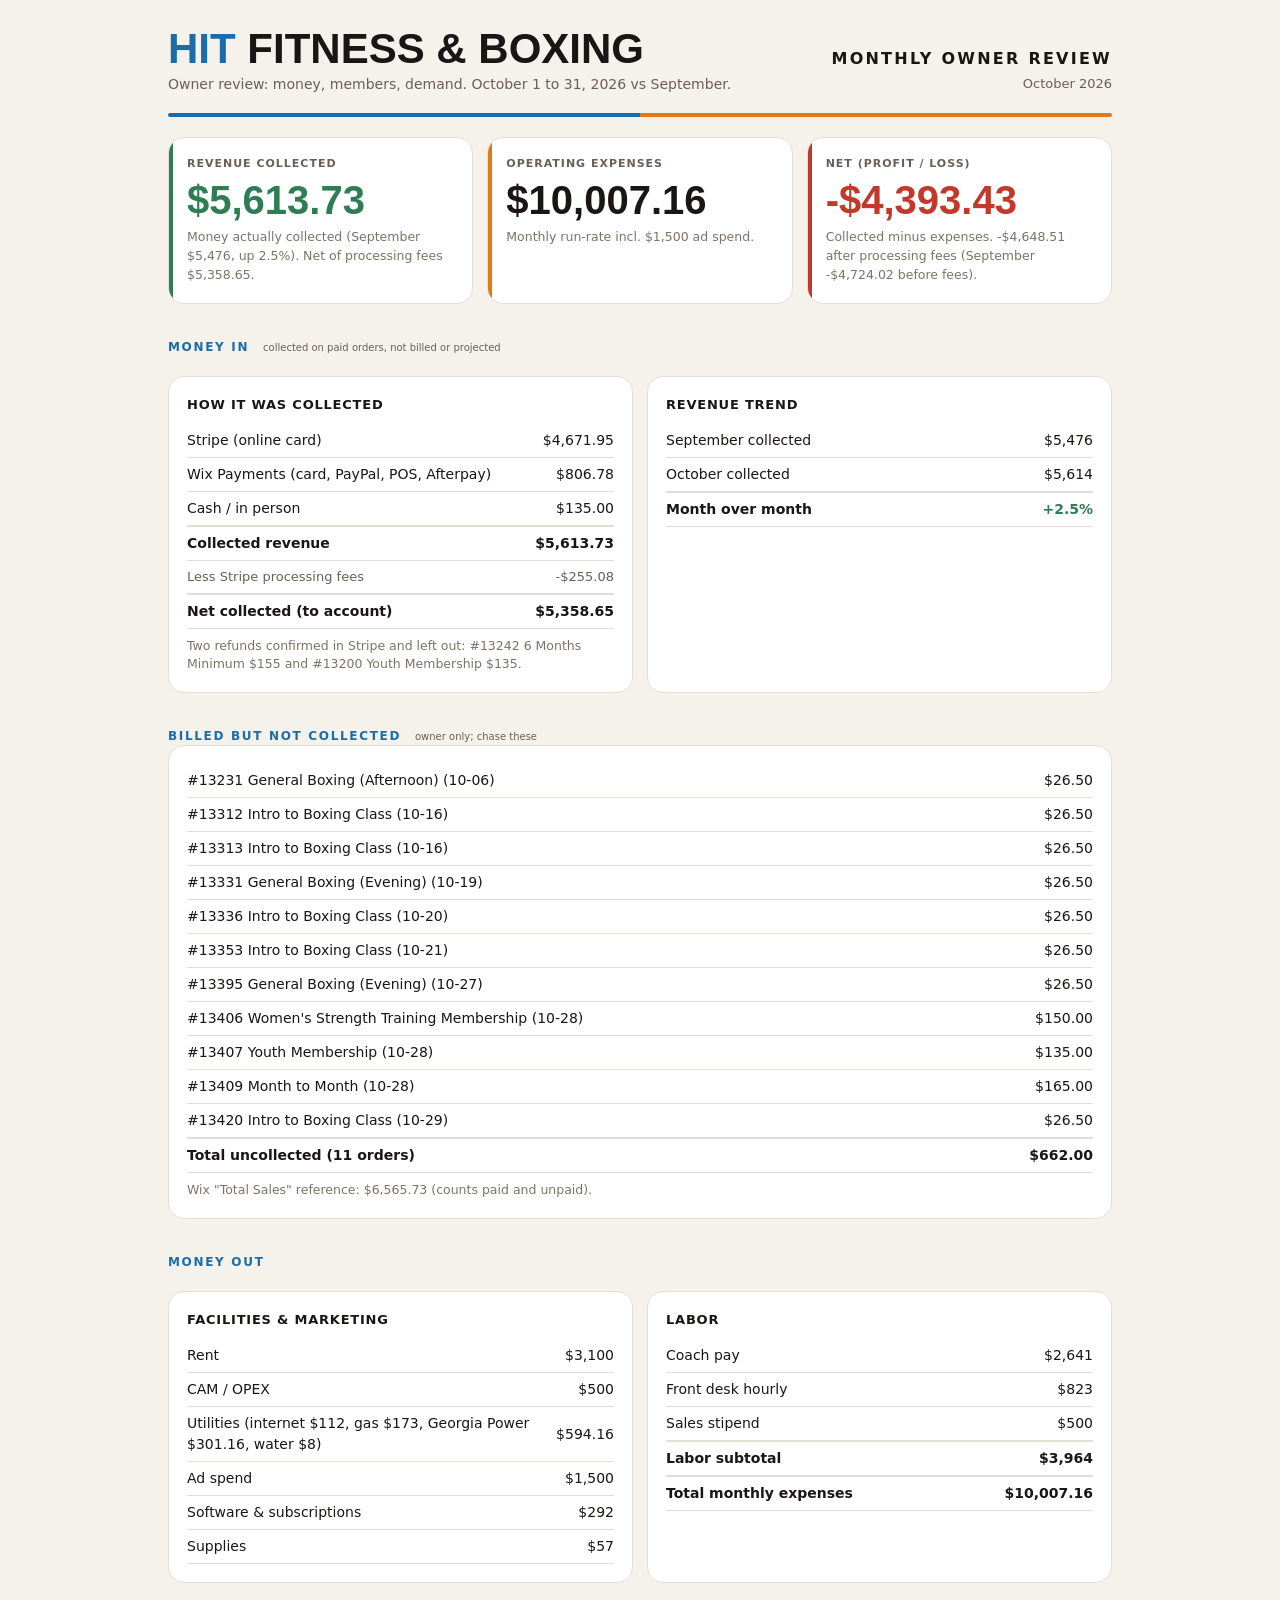
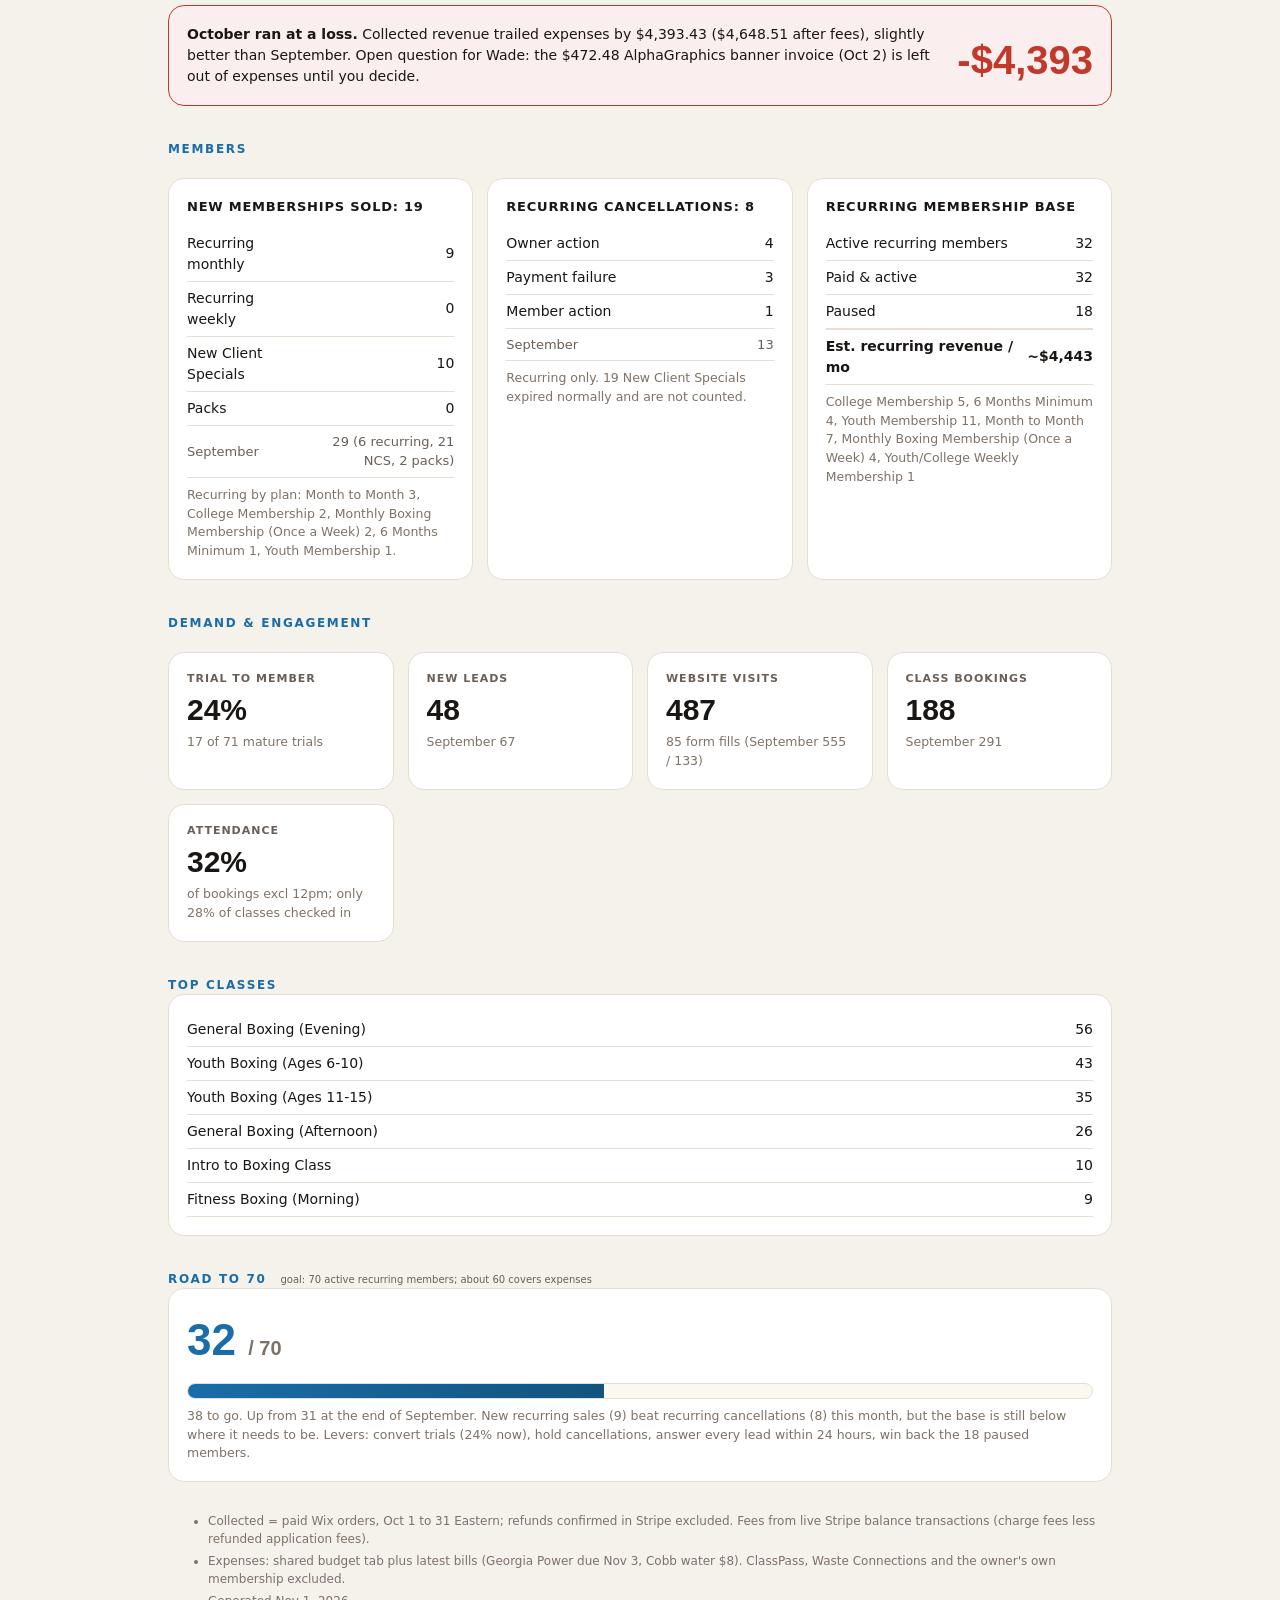
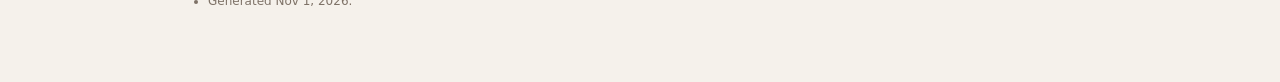
==== commit 025fc2e0: "HIT Fitness October 2026 monthly report dashboards (monthly.html)" ====
--- a/monthly.html
+++ b/monthly.html
@@ -1,437 +1,51 @@
-<!doctype html><html><head><meta charset="utf-8"><meta name="viewport" content="width=device-width,initial-scale=1"><style>:root{color-scheme:light}body{margin:0;padding:0;font:14px -apple-system,BlinkMacSystemFont,sans-serif;background:#faf9f5;color:#141413}img{max-width:100%}</style></head><body>
-<title>HIT Fitness - Monthly Review</title>
-<style>
-  :root{
-    --ground:#F5F1EB; --surface:#FFFFFF; --surface-2:#FBF7F1;
-    --ink:#1A1614; --ink-soft:#6A5F57; --ink-faint:#9C9086;
-    --hairline:#E6DED2; --hairline-strong:#D8CDBD;
-    --accent:#1A6DA8; --accent-deep:#12547E; --blue:#E17A16;
-    --pos:#2E7D53; --neg:#C0392B; --flat:#8A7F75;
-    --shadow:0 1px 2px rgba(40,25,20,.05),0 8px 24px -12px rgba(40,25,20,.14);
-    --font-display:"Arial Narrow","Helvetica Neue",system-ui,sans-serif;
-    --font-body:system-ui,-apple-system,"Segoe UI",Roboto,sans-serif;
-  }
-  @media (prefers-color-scheme:dark){
-    :root{
-      --ground:#141110; --surface:#1E1A17; --surface-2:#242019;
-      --ink:#F3ECE3; --ink-soft:#B3A79B; --ink-faint:#7E7267;
-      --hairline:#312A24; --hairline-strong:#3D352E;
-      --accent:#4FA3D6; --accent-deep:#7CBFE6; --blue:#F0983F;
-      --pos:#54B384; --neg:#E4685C; --flat:#8F8578;
-      --shadow:0 1px 2px rgba(0,0,0,.3),0 10px 30px -14px rgba(0,0,0,.6);
-    }
-  }
-  :root[data-theme="light"]{
-    --ground:#F5F1EB; --surface:#FFFFFF; --surface-2:#FBF7F1;
-    --ink:#1A1614; --ink-soft:#6A5F57; --ink-faint:#9C9086;
-    --hairline:#E6DED2; --hairline-strong:#D8CDBD;
-    --accent:#1A6DA8; --accent-deep:#12547E; --blue:#E17A16;
-    --pos:#2E7D53; --neg:#C0392B; --flat:#8A7F75;
-    --shadow:0 1px 2px rgba(40,25,20,.05),0 8px 24px -12px rgba(40,25,20,.14);
-  }
-  :root[data-theme="dark"]{
-    --ground:#141110; --surface:#1E1A17; --surface-2:#242019;
-    --ink:#F3ECE3; --ink-soft:#B3A79B; --ink-faint:#7E7267;
-    --hairline:#312A24; --hairline-strong:#3D352E;
-    --accent:#4FA3D6; --accent-deep:#7CBFE6; --blue:#F0983F;
-    --pos:#54B384; --neg:#E4685C; --flat:#8F8578;
-    --shadow:0 1px 2px rgba(0,0,0,.3),0 10px 30px -14px rgba(0,0,0,.6);
-  }
-  *{box-sizing:border-box}
-  body{margin:0}
-  .wrap{background:var(--ground);color:var(--ink);font-family:var(--font-body);
-    line-height:1.5;-webkit-font-smoothing:antialiased;padding:0 20px 72px;min-height:100vh}
-  .page{max-width:1120px;margin:0 auto}
-  .tnum{font-variant-numeric:tabular-nums}
-
-  .mast{padding:34px 0 0}
-  .mast-row{display:flex;justify-content:space-between;align-items:flex-end;gap:24px;flex-wrap:wrap}
-  .wordmark{font-family:var(--font-display);font-weight:700;text-transform:uppercase;
-    letter-spacing:.02em;line-height:.9;font-size:clamp(30px,5vw,46px);margin:0}
-  .wordmark .hit{color:var(--accent)}
-  .mast-sub{margin:8px 0 0;color:var(--ink-soft);font-size:14px;letter-spacing:.02em}
-  .report-tag{text-align:right}
-  .report-kind{font-family:var(--font-display);text-transform:uppercase;letter-spacing:.14em;font-weight:700;font-size:15px}
-  .report-range{color:var(--ink-soft);font-size:13px;margin-top:3px}
-  .report-vs{color:var(--ink-faint);font-size:12px;margin-top:1px}
-  .corners{display:flex;height:4px;margin:20px 0 0;border-radius:3px;overflow:hidden}
-  .corners i{display:block;flex:1}.corners .r{background:var(--accent)}.corners .b{background:var(--blue)}
-
-  .banner{display:flex;gap:16px;align-items:center;margin:24px 0 0;padding:18px 22px;border-radius:16px;
-    background:linear-gradient(100deg,color-mix(in srgb,var(--accent) 12%,var(--surface)),var(--surface));
-    border:1px solid color-mix(in srgb,var(--accent) 22%,var(--hairline));box-shadow:var(--shadow)}
-  .banner .hd{font-family:var(--font-display);text-transform:uppercase;letter-spacing:.03em;font-weight:700;font-size:20px;margin:0 0 2px}
-  .banner p{margin:0;font-size:13.5px;color:var(--ink-soft)}
-  .banner .mo{font-family:var(--font-display);font-size:46px;font-weight:700;color:var(--accent);line-height:.9;flex:none}
-
-  .kpis{display:grid;grid-template-columns:repeat(auto-fit,minmax(min(160px,100%),1fr));gap:14px;margin:20px 0 0}
-  .kpi{background:var(--surface);border:1px solid var(--hairline);border-radius:14px;padding:16px;
-    box-shadow:var(--shadow);display:flex;flex-direction:column;gap:7px;position:relative;overflow:hidden}
-  .kpi::before{content:"";position:absolute;left:0;top:0;bottom:0;width:3px;background:var(--accent);opacity:.85}
-  .kpi.k-blue::before{background:var(--blue)}
-  .kpi-label{font-size:11px;text-transform:uppercase;letter-spacing:.09em;color:var(--ink-soft);font-weight:600}
-  .kpi-val{font-family:var(--font-display);font-weight:700;font-size:38px;line-height:.95}
-  .kpi-val small{font-size:19px;color:var(--ink-soft);font-weight:700}
-  .kpi-foot{display:flex;align-items:center;gap:8px;font-size:12.5px}
-  .delta{display:inline-flex;align-items:center;gap:3px;font-weight:700;font-variant-numeric:tabular-nums;padding:2px 7px;border-radius:20px;font-size:12px}
-  .delta.pos{color:var(--pos);background:color-mix(in srgb,var(--pos) 13%,transparent)}
-  .delta.neg{color:var(--neg);background:color-mix(in srgb,var(--neg) 13%,transparent)}
-  .delta.flat{color:var(--flat);background:color-mix(in srgb,var(--flat) 15%,transparent)}
-  .kpi-prev{color:var(--ink-faint);font-size:12px}
-
-  .section{margin:34px 0 0}
-  .sec-head{display:flex;align-items:baseline;gap:12px;margin:0 0 14px}
-  .eyebrow{font-size:11px;text-transform:uppercase;letter-spacing:.14em;color:var(--accent);font-weight:700}
-  .sec-head h2{font-family:var(--font-display);text-transform:uppercase;letter-spacing:.03em;font-weight:700;font-size:23px;margin:0}
-  .sec-note{color:var(--ink-faint);font-size:12.5px;margin-left:auto;text-align:right;max-width:46%}
-
-  .card{background:var(--surface);border:1px solid var(--hairline);border-radius:14px;padding:6px 20px;box-shadow:var(--shadow)}
-  .card.pad{padding:18px 20px}
-  .card h3{margin:0 0 3px;font-size:13px;text-transform:uppercase;letter-spacing:.05em;color:var(--ink-soft);font-weight:700}
-
-  /* comparison table */
-  .cmp-table{width:100%;border-collapse:collapse;font-size:14px}
-  .cmp-table thead th{font-size:11px;text-transform:uppercase;letter-spacing:.07em;color:var(--ink-faint);font-weight:700;
-    text-align:right;padding:14px 8px 10px;border-bottom:2px solid var(--hairline-strong)}
-  .cmp-table thead th:first-child{text-align:left}
-  .cmp-table thead th.mjun{color:var(--accent)}
-  .cmp-table td{padding:12px 8px;border-bottom:1px solid var(--hairline);text-align:right;font-variant-numeric:tabular-nums}
-  .cmp-table td:first-child{text-align:left;color:var(--ink-soft);font-variant-numeric:normal}
-  .cmp-table tr:last-child td{border-bottom:none}
-  .cmp-table td.jun{font-weight:700;color:var(--ink);font-size:15px}
-  .cmp-table .grp td{padding-top:16px;font-size:11px;text-transform:uppercase;letter-spacing:.08em;color:var(--accent);font-weight:700;border-bottom:none}
-  .chg{display:inline-flex;align-items:center;gap:3px;font-weight:700;font-size:12.5px;justify-content:flex-end}
-  .chg.pos{color:var(--pos)} .chg.neg{color:var(--neg)} .chg.flat{color:var(--flat)}
-  .na{color:var(--ink-faint);font-style:italic;font-variant-numeric:normal;font-size:12.5px}
-
-  .grid{display:grid;gap:14px}.cols-2{grid-template-columns:minmax(0,1.15fr) minmax(0,.85fr)}
-  html,body{max-width:100%;overflow-x:hidden}
-  .wrap,.page,.card,.kpi,.sec-head,.banner,.brow,.goal{min-width:0}
-  .page{width:100%}
-  .sec-head{flex-wrap:wrap}
-  .stat-row{display:flex;flex-wrap:wrap;gap:14px 16px;margin-top:14px}
-  .stat-row > div{flex:1 1 140px;min-width:0}
-  .stat-n{font-family:var(--font-display);font-weight:700;font-size:clamp(24px,7.2vw,40px);line-height:1;overflow-wrap:anywhere}
-  .table-scroll{overflow-x:auto;-webkit-overflow-scrolling:touch;max-width:100%}
-  .cmp-table{min-width:560px}
-  .brow{min-width:0}
-  .brow .bl{width:auto;min-width:0;flex:0 1 9em;overflow-wrap:break-word}
-  .brow .bv{width:auto;min-width:1.6em;flex:0 0 auto}
-  .bar{min-width:0}
-  .kpi-val{font-size:clamp(26px,7vw,38px)}
-  @media(max-width:760px){
-    .wrap{padding:0 12px 56px}
-    .mast{padding-top:22px}
-    .report-tag{text-align:left}
-    .cols-2{grid-template-columns:minmax(0,1fr)}
-    .sec-note{max-width:100%;text-align:left;margin-left:0}
-    .sec-head{flex-direction:column;align-items:flex-start;gap:6px}
-    .kpis{grid-template-columns:repeat(2,minmax(0,1fr))}
-    .banner{flex-wrap:wrap;padding:14px 16px}
-    .banner .mo{font-size:36px}
-    .card{padding:6px 14px}
-    .card.pad{padding:14px}
-    .brow .bl{flex-basis:7em}
-    .stat-n{font-size:clamp(22px,6.6vw,32px)}
-    .stat-row{gap:12px 12px}
-    .levers{grid-template-columns:1fr}
-    .goal{padding:16px}
-    .goal-gap{text-align:left}
-  }
-  .breakdown{display:flex;flex-direction:column;gap:11px;margin:16px 0 4px}
-  .brow{display:flex;align-items:center;gap:10px;font-size:13px}
-  .brow .bl{width:auto;min-width:0;flex:0 1 9em;color:var(--ink-soft);overflow-wrap:break-word}
-  .bar{flex:1;height:9px;background:var(--surface-2);border:1px solid var(--hairline);border-radius:6px;overflow:hidden}
-  .bar i{display:block;height:100%;border-radius:6px;background:var(--blue)}
-  .brow .bv{width:30px;text-align:right;font-variant-numeric:tabular-nums;font-weight:700;color:var(--ink)}
-
-  .flag{background:color-mix(in srgb,var(--accent) 8%,var(--surface));border:1px solid color-mix(in srgb,var(--accent) 26%,var(--hairline));
-    border-radius:12px;padding:13px 15px;font-size:13px;color:var(--ink-soft);display:flex;gap:11px;align-items:flex-start;margin-top:14px}
-  .flag b{color:var(--ink)}.flag .ic{color:var(--accent);font-weight:800;flex:none;font-size:15px}
-
-  .notes{background:var(--surface);border:1px solid var(--hairline);border-radius:16px;padding:8px 20px;box-shadow:var(--shadow)}
-  .note{display:flex;gap:15px;padding:16px 0;border-bottom:1px solid var(--hairline)}
-  .note:last-child{border-bottom:none}
-  .note .n{font-family:var(--font-display);font-weight:700;font-size:22px;color:var(--accent);flex:none;width:26px}
-  .note h4{margin:0 0 3px;font-size:14.5px;color:var(--ink)}
-  .note p{margin:0;font-size:13px;color:var(--ink-soft)}
-  .note .tag{display:inline-block;font-size:10.5px;text-transform:uppercase;letter-spacing:.06em;font-weight:700;padding:1px 7px;border-radius:5px;margin-left:7px;vertical-align:middle}
-  .tag.win{color:var(--pos);background:color-mix(in srgb,var(--pos) 14%,transparent)}
-  .tag.watch{color:var(--neg);background:color-mix(in srgb,var(--neg) 14%,transparent)}
-  .tag.act{color:var(--blue);background:color-mix(in srgb,var(--blue) 16%,transparent)}
-
-  footer{margin:36px 0 0;padding-top:18px;border-top:1px solid var(--hairline);color:var(--ink-faint);font-size:11.5px;line-height:1.7}
-  footer b{color:var(--ink-soft)}
-  .goal{background:var(--surface);border:1px solid var(--hairline);border-radius:16px;padding:22px 22px 24px;box-shadow:var(--shadow)}
-  .goal-top{display:flex;justify-content:space-between;align-items:flex-end;gap:16px;flex-wrap:wrap;margin-bottom:16px}
-  .goal-now{font-family:var(--font-display);font-weight:700;font-size:clamp(34px,5vw,52px);line-height:.9}
-  .goal-now b{color:var(--accent)} .goal-now span{color:var(--ink-faint);font-size:.42em;font-weight:700}
-  .goal-gap{text-align:right;font-size:13px;color:var(--ink-soft);line-height:1.6}
-  .goal-gap b{color:var(--blue);font-size:18px;font-family:var(--font-display)}
-  .meter{position:relative;height:16px;background:var(--surface-2);border:1px solid var(--hairline);border-radius:10px;overflow:hidden}
-  .meter i{display:block;height:100%;background:linear-gradient(90deg,var(--accent),var(--accent-deep));border-radius:10px}
-  .meter-scale{display:flex;justify-content:space-between;margin-top:7px;font-size:11px;color:var(--ink-faint);font-variant-numeric:tabular-nums}
-  .goal-lead{font-size:13px;color:var(--ink-soft);margin:18px 0 0}.goal-lead b{color:var(--ink)}
-  .levers{display:grid;grid-template-columns:repeat(auto-fit,minmax(215px,1fr));gap:13px;margin-top:18px}
-  .lever{border:1px solid var(--hairline);border-radius:12px;padding:15px;background:var(--surface-2)}
-  .lever .lh{display:flex;align-items:baseline;gap:9px;margin-bottom:7px}
-  .lever .ln{font-family:var(--font-display);font-weight:700;font-size:19px;color:var(--blue);flex:none;line-height:1}
-  .lever h4{margin:0;font-size:13.5px;color:var(--ink)}
-  .lever p{margin:0;font-size:12.5px;color:var(--ink-soft);line-height:1.5}
-  .lever .impact{display:inline-block;margin-top:10px;font-size:11px;font-weight:700;color:var(--accent);background:color-mix(in srgb,var(--accent) 13%,transparent);padding:2px 9px;border-radius:20px}
-  .goal-foot{margin:18px 0 0;font-size:13px;color:var(--ink);background:color-mix(in srgb,var(--blue) 10%,var(--surface));border:1px solid color-mix(in srgb,var(--blue) 26%,var(--hairline));border-radius:12px;padding:13px 15px}
-  .goal-foot b{color:var(--blue)}
-  @media (prefers-reduced-motion:no-preference){
-    .kpi,.card,.note,.banner{animation:rise .5s cubic-bezier(.2,.7,.2,1) both}
-    .kpis .kpi:nth-child(2){animation-delay:.04s}.kpis .kpi:nth-child(3){animation-delay:.08s}
-    .kpis .kpi:nth-child(4){animation-delay:.12s}.kpis .kpi:nth-child(5){animation-delay:.16s}.kpis .kpi:nth-child(6){animation-delay:.2s}
-    @keyframes rise{from{opacity:0;transform:translateY(8px)}to{opacity:1;transform:none}}
-  }
-</style>
-
-<div class="wrap">
-<div class="page">
-
-  <header class="mast">
-    <div class="mast-row">
-      <div>
-        <h1 class="wordmark"><span class="hit">HIT</span> Fitness &amp; Boxing</h1>
-        <p class="mast-sub">Monthly performance review &middot; owner's copy (full detail)</p>
-      </div>
-      <div class="report-tag">
-        <div class="report-kind">Monthly Review</div>
-        <div class="report-range">September 2026</div>
-        <div class="report-vs">compared to August 2026</div>
-      </div>
-    </div>
-    <div class="corners" aria-hidden="true"><i class="r"></i><i class="b"></i></div>
-  </header>
-
-  <div class="banner">
-    <div class="mo">SEP</div>
-    <div>
-      <p class="hd">Collected slipped. Base slipped too.</p>
-      <p>We <b>collected $5,476</b> (down 15% from August) and billed about $6,737. Uncollected held near <b>$1,262</b>. Active recurring fell to <b>31</b> (from 37). New sales were <b>29</b> (6 monthly, 21 NCS, 2 packs) against <b>13</b> cancellations. Convert the NCS buyers and stop the churn: that is how 31 climbs toward 70.</p>
-    </div>
-  </div>
-
-  <section class="kpis" aria-label="Headline numbers">
-    <div class="kpi">
-      <div class="kpi-label">Revenue Collected</div>
-      <div class="kpi-val tnum">$5,476</div>
-      <div class="kpi-foot"><span class="delta neg">▼ -15%</span><span class="kpi-prev">August $6,441</span></div>
-    </div>
-    <div class="kpi">
-      <div class="kpi-label">New Membership Sales</div>
-      <div class="kpi-val tnum">29</div>
-      <div class="kpi-foot"><span class="delta pos">▲ +12%</span><span class="kpi-prev">August 26</span></div>
-    </div>
-    <div class="kpi">
-      <div class="kpi-label">True Cancellations</div>
-      <div class="kpi-val tnum">13</div>
-      <div class="kpi-foot"><span class="delta neg">▲ +3</span><span class="kpi-prev">August 10</span></div>
-    </div>
-    <div class="kpi">
-      <div class="kpi-label">Net Member Change</div>
-      <div class="kpi-val tnum">+16</div>
-      <div class="kpi-foot"><span class="delta flat">=</span><span class="kpi-prev">sales 29 minus cancels 13</span></div>
-    </div>
-    <div class="kpi k-blue">
-      <div class="kpi-label">Class Bookings</div>
-      <div class="kpi-val tnum">298</div>
-      <div class="kpi-foot"><span class="delta pos">▲ +9%</span><span class="kpi-prev">August 274</span></div>
-    </div>
-    <div class="kpi k-blue">
-      <div class="kpi-label">Website Sessions</div>
-      <div class="kpi-val tnum">555</div>
-      <div class="kpi-foot"><span class="delta neg">▼ -13%</span><span class="kpi-prev">August 640</span></div>
-    </div>
-    <div class="kpi k-blue">
-      <div class="kpi-label">New Leads</div>
-      <div class="kpi-val tnum">69</div>
-      <div class="kpi-foot"><span class="delta pos">▲ +8%</span><span class="kpi-prev">August 64</span></div>
-    </div>
-  </section>
-
-  <section class="section">
-    <div class="sec-head">
-      <span class="eyebrow">The Roster</span>
-      <h2>Current Membership Base</h2>
-      <span class="sec-note">Live snapshot as of Oct 1, 2026. Recurring memberships only, excludes the owner account, independent of monthly activity.</span>
-    </div>
-    <div class="grid cols-2">
-      <div class="card pad">
-        <h3>Where We Stand Today</h3>
-        <div class="stat-row">
-          <div>
-            <div class="stat-n tnum" style="color:var(--accent)">31</div>
-            <div style="font-size:11px;text-transform:uppercase;letter-spacing:.07em;color:var(--ink-soft);font-weight:700;margin-top:6px">Active recurring</div>
-          </div>
-          <div>
-            <div class="stat-n tnum">28</div>
-            <div style="font-size:11px;text-transform:uppercase;letter-spacing:.07em;color:var(--ink-soft);font-weight:700;margin-top:6px">Paid &amp; active</div>
-          </div>
-          <div>
-            <div class="stat-n tnum">18</div>
-            <div style="font-size:11px;text-transform:uppercase;letter-spacing:.07em;color:var(--ink-soft);font-weight:700;margin-top:6px">Paused</div>
-          </div>
-          <div>
-            <div class="stat-n tnum">~$4,480</div>
-            <div style="font-size:11px;text-transform:uppercase;letter-spacing:.07em;color:var(--ink-soft);font-weight:700;margin-top:6px">Est. recurring rev / mo</div>
-          </div>
-        </div>
-        <div class="flag"><span class="ic">!</span><span>Active recurring slipped from 37 to <b>31</b>. Paused is <b>18</b>. Selling still works (29 new sales); the leak is still <b>activation and retention</b>. Win back paused members and convert the 21 September NCS buyers.</span></div>
-      </div>
-      <div class="card pad">
-        <h3>Active Recurring by Plan</h3>
-        <div class="breakdown">
-          <div class="brow"><span class="bl">Youth Membership</span><span class="bar"><i style="width:100%"></i></span><span class="bv tnum">11</span></div>
-          <div class="brow"><span class="bl">Month to Month</span><span class="bar"><i style="width:73%"></i></span><span class="bv tnum">8</span></div>
-          <div class="brow"><span class="bl">6 Months Minimum</span><span class="bar"><i style="width:45%"></i></span><span class="bv tnum">5</span></div>
-          <div class="brow"><span class="bl">College Membership</span><span class="bar"><i style="width:27%"></i></span><span class="bv tnum">3</span></div>
-          <div class="brow"><span class="bl">Boxing (1x / week)</span><span class="bar"><i style="width:18%"></i></span><span class="bv tnum">2</span></div>
-          <div class="brow"><span class="bl">Youth/College Weekly</span><span class="bar"><i style="width:9%"></i></span><span class="bv tnum">1</span></div>
-          <div class="brow"><span class="bl">Regular Membership</span><span class="bar"><i style="width:9%"></i></span><span class="bv tnum">1</span></div>
-        </div>
-      </div>
-    </div>
-  </section>
-
-  <section class="section">
-    <div class="sec-head">
-      <span class="eyebrow">The Scorecard</span>
-      <h2>August &rarr; September, Side by Side</h2>
-    </div>
-    <div class="card">
-      <div class="table-scroll">
-      <table class="cmp-table">
-        <thead><tr><th>Metric</th><th>August</th><th class="mjun">September</th><th>Change</th></tr></thead>
-        <tbody>
-          <tr class="grp"><td colspan="4">Revenue (collected vs billed)</td></tr>
-          <tr><td>Collected revenue (paid orders, gross)</td><td>$6,441</td><td class="jun">$5,476</td><td><span class="chg neg">▼ -15%</span></td></tr>
-          <tr><td>- via Stripe (online card)</td><td>$5,407</td><td class="jun">$4,185</td><td><span class="chg neg">▼ -23%</span></td></tr>
-          <tr><td>- via Wix Payments (card / POS)</td><td>$286</td><td class="jun">$661</td><td><span class="chg pos">▲ +131%</span></td></tr>
-          <tr><td>- via cash / in-person / recorded</td><td>$748</td><td class="jun">$630</td><td><span class="chg neg">▼ -16%</span></td></tr>
-          <tr><td>Less Stripe processing fees</td><td>-$274</td><td class="jun">-$220</td><td><span class="chg pos">▼ -20%</span></td></tr>
-          <tr><td>Net collected (after fees)</td><td>~$6,167</td><td class="jun">~$5,256</td><td><span class="chg neg">▼ -15%</span></td></tr>
-          <tr><td>Marked but NOT collected (chase these)</td><td>$1,380</td><td class="jun">$1,262</td><td><span class="chg pos">▼ -9%</span></td></tr>
-          <tr><td>Wix "Total Sales" (counts both)</td><td>$7,360</td><td class="jun">$6,499</td><td><span class="chg neg">▼ -12%</span></td></tr>
-          <tr class="grp"><td colspan="4">Memberships</td></tr>
-          <tr><td>New membership sales</td><td>26</td><td class="jun">29</td><td><span class="chg pos">▲ +12%</span></td></tr>
-          <tr><td>- Recurring monthly</td><td>10</td><td class="jun">6</td><td><span class="chg neg">▼ -4</span></td></tr>
-          <tr><td>- Recurring weekly</td><td>0</td><td class="jun">0</td><td><span class="chg flat">=</span></td></tr>
-          <tr><td>- New Client Special ($40)</td><td>16</td><td class="jun">21</td><td><span class="chg pos">▲ +31%</span></td></tr>
-          <tr><td>- Class / PT packages</td><td>0</td><td class="jun">2</td><td><span class="chg pos">▲ +2</span></td></tr>
-          <tr><td>True cancellations (real churn)</td><td>10</td><td class="jun">13</td><td><span class="chg neg">▲ +3</span></td></tr>
-          <tr><td>Recurring gained, net</td><td>+0</td><td class="jun">-7</td><td><span class="chg neg">▼ -7</span></td></tr>
-          <tr><td>Net member change (sales - cancels)</td><td>+16</td><td class="jun">+16</td><td><span class="chg flat">=</span></td></tr>
-          <tr><td>Trial &rarr; membership conversion</td><td>23%</td><td class="jun">n/a</td><td><span class="chg flat">-</span></td></tr>
-
-          <tr class="grp"><td colspan="4">Classes &amp; Attendance</td></tr>
-          <tr><td>Class bookings</td><td>274</td><td class="jun">298</td><td><span class="chg pos">▲ +9%</span></td></tr>
-          <tr><td>Attendance, excl 12pm (checked in)</td><td>35%</td><td class="jun">39%</td><td><span class="chg pos">▲ +4 pts</span></td></tr>
-          <tr><td>Attendance marked (coverage)</td><td>41%</td><td class="jun">39%</td><td><span class="chg neg">▼ -2 pts</span></td></tr>
-
-          <tr class="grp"><td colspan="4">Website &amp; Leads</td></tr>
-          <tr><td>Website sessions</td><td>640</td><td class="jun">555</td><td><span class="chg neg">▼ -13%</span></td></tr>
-          <tr><td>Unique visitors</td><td>420</td><td class="jun">369</td><td><span class="chg neg">▼ -12%</span></td></tr>
-          <tr><td>Forms submitted</td><td>113</td><td class="jun">133</td><td><span class="chg pos">▲ +18%</span></td></tr>
-          <tr><td>New leads captured</td><td>64</td><td class="jun">69</td><td><span class="chg pos">▲ +8%</span></td></tr>
-        </tbody>
-      </table>
-      </div>
-      <div class="flag"><span class="ic">!</span><span>September collected <b>$5,476</b> gross (~$5,256 net after Stripe fees). Uncollected held near <b>$1,262</b>. Wix "Total Sales" of $6,499 still counts some uncollected money. New membership sales rose to 29, but recurring net was <b>-7</b> and the live base fell to 31.</span></div>
-    </div>
-  </section>
-
-  <section class="section">
-    <div class="sec-head">
-      <span class="eyebrow">Where It Came From</span>
-      <h2>Sales Mix &amp; Top Classes</h2>
-      <span class="sec-note">Trials are still the biggest slice. Converting them is how the base grows while lead volume is thin.</span>
-    </div>
-    <div class="grid cols-2">
-      <div class="card pad">
-        <h3>September Sales Mix</h3>
-        <div class="breakdown">
-          <div class="brow"><span class="bl">New Client Special</span><span class="bar"><i style="width:100%;background:var(--accent);opacity:.6"></i></span><span class="bv tnum">21</span></div>
-          <div class="brow"><span class="bl">Recurring monthly</span><span class="bar"><i style="width:29%;background:var(--accent)"></i></span><span class="bv tnum">6</span></div>
-          <div class="brow"><span class="bl">Recurring weekly</span><span class="bar"><i style="width:0%;background:var(--accent)"></i></span><span class="bv tnum">0</span></div>
-          <div class="brow"><span class="bl">Class packs</span><span class="bar"><i style="width:10%;background:var(--accent);opacity:.6"></i></span><span class="bv tnum">2</span></div>
-        </div>
-        <div class="flag"><span class="ic">▸</span><span>21 New Client Specials (from 16). Recurring monthly: Youth 4, College 1, Month to Month 1. Weekly: 0. Packages: 2x 10 Sessions Class Pass. Those 21 NCS buyers are the warmest pipeline.</span></div>
-      </div>
-      <div class="card pad">
-        <h3>Most-Booked Classes &middot; September</h3>
-        <div class="breakdown">
-          <div class="brow"><span class="bl">Youth Boxing 11-15</span><span class="bar"><i style="width:100%"></i></span><span class="bv tnum">86</span></div>
-          <div class="brow"><span class="bl">Gen. Boxing (Eve)</span><span class="bar"><i style="width:77%"></i></span><span class="bv tnum">66</span></div>
-          <div class="brow"><span class="bl">Youth Boxing 6-10</span><span class="bar"><i style="width:63%"></i></span><span class="bv tnum">54</span></div>
-          <div class="brow"><span class="bl">Gen. Boxing (Aft)</span><span class="bar"><i style="width:52%"></i></span><span class="bv tnum">45</span></div>
-          <div class="brow"><span class="bl">Fitness Boxing (AM)</span><span class="bar"><i style="width:34%"></i></span><span class="bv tnum">29</span></div>
-        </div>
-      </div>
-    </div>
-  </section>
-
-  <section class="section">
-    <div class="sec-head"><span class="eyebrow">Game Plan</span><h2>Focus For Next Month</h2></div>
-    <div class="notes">
-      <div class="note"><div class="n">1</div><div><h4>Convert the 21 NCS buyers <span class="tag act">Priority</span></h4><p>A consistent day-10 check-in and membership offer before each New Client Special expires is still the highest-leverage habit. September sold 21 NCS against only 6 new recurring memberships.</p></div></div>
-      <div class="note"><div class="n">2</div><div><h4>Fix the lead drop <span class="tag watch">Watch</span></h4><p>Leads ticked up to 69 (from 64) while sessions fell to 555. Keep answering every new inquiry the same day, and watch whether ad spend at $1,500 is producing enough quality leads.</p></div></div>
-      <div class="note"><div class="n">3</div><div><h4>Hold cancellations and paused members <span class="tag watch">Watch</span></h4><p>True cancellations rose to 13 (from 10) and the live base fell to 31. Recurring gained net was -7. A save conversation at cancel and a "we miss you" to the 18 paused members is what turns 31 into a climb.</p></div></div>
-      <div class="note"><div class="n">4</div><div><h4>Check-in coverage slid <span class="tag watch">Improve</span></h4><p>Attendance marking is at 39% (excl. 12pm). The 39% attended / 61% no-show figure is less trustworthy until coaches mark every class again, including 12pm.</p></div></div>
-    </div>
-  </section>
-
-  <section class="section">
-    <div class="sec-head">
-      <span class="eyebrow">The Target</span>
-      <h2>Road to 70 Active Members</h2>
-      <span class="sec-note">Our shared goal: 70 active recurring memberships. We are at 31 today.</span>
-    </div>
-    <div class="goal">
-      <div class="goal-top">
-        <div class="goal-now"><b>31</b> <span>/ 70 MEMBERS</span></div>
-        <div class="goal-gap">We are <b>44%</b> of the way there<br>Need <b>+39</b> net recurring members</div>
-      </div>
-      <div class="meter"><i style="width:44%"></i></div>
-      <div class="meter-scale"><span>0</span><span>31 today</span><span>70 goal</span></div>
-      <p class="goal-lead">September sold <b>6 new recurring memberships</b> against 13 recurring cancellations (net -7). The live base is 31. Convert NCS buyers, hold churn, and win back the 18 paused members, and the base finally climbs.</p>
-      <div class="levers">
-        <div class="lever">
-          <div class="lh"><span class="ln">1</span><h4>Convert trials to memberships</h4></div>
-          <p>21 New Client Specials started in September. A "day 10" check-in and membership offer before the 2-week pass ends is our biggest, warmest opportunity.</p>
-          <span class="impact">Target: convert 40%+ (~6 / mo)</span>
-        </div>
-        <div class="lever">
-          <div class="lh"><span class="ln">2</span><h4>Hold churn under 6 a month</h4></div>
-          <p>September lost 13 members, up from 10. Personal check-ins with quieter members and a save conversation at cancellation keep people in the gym.</p>
-          <span class="impact">Target: 13 &rarr; 3-4 cancellations</span>
-        </div>
-        <div class="lever">
-          <div class="lh"><span class="ln">3</span><h4>Turn the lead tap back on</h4></div>
-          <p>69 leads produced 21 NCS (~30% of leads). Answer every new inquiry the same day, and keep ad spend productive at the $1,500 run-rate.</p>
-          <span class="impact">Target: rebuild toward 150+ leads</span>
-        </div>
-        <div class="lever">
-          <div class="lh"><span class="ln">4</span><h4>Win back paused &amp; lapsed</h4></div>
-          <p>18 memberships are paused. A friendly "we miss you" message to familiar faces is low effort and often brings them back.</p>
-          <span class="impact">Target: recover 3-4</span>
-        </div>
-      </div>
-      <div class="goal-foot">The member base slipped (37 &rarr; 31) while collected slipped again. The single thing standing between us and 70 is still <b>conversion and retention</b>: turn NCS buyers into members, keep the ones we have, and stop cancellations.</div>
-    </div>
-  </section>
-
-  <footer>
-    <b>Source:</b> Live pull from Wix (Pricing Plans, Bookings, Attendance, Analytics, Contacts, Payments) and Stripe (acct_1TXB4S8fHevDgg7j livemode) for HIT Fitness &amp; Boxing.<br>
-    <b>Definitions:</b> <b>Collected revenue (gross)</b> = orders actually marked paid. The <b>Stripe / Wix Payments / cash split</b> is read directly from Wix's transaction ledger by payment date (cash/in-person/recorded = the paid-order remainder with no card transaction). <b>Net collected</b> = collected minus Stripe processing fees. <b>Marked but not collected</b> = orders approved but never paid; Wix counts these in "Total Sales" but no money came in. <b>Wix Total Sales</b> = Wix's headline figure, which counts both collected and uncollected (Sep 1-30 Analytics). <b>Recurring gained, net</b> = new recurring sold minus recurring cancellations. <b>Trial conversion</b> = New Client Special buyers who start a recurring plan within ~60 days (mature cohort, NCS at least ~30 days old). <b>Attendance</b> excludes the 12pm class until check-ins begin there. Unmarked sessions count as no-show. Owner (Wade Medford III) excluded from member counts. ClassPass excluded.<br>
-    Generated Oct 1, 2026 &middot; Monthly cadence: 1st of the month, for the prior month.
-  </footer>
-
-</div>
-</div>
-
-
-</body></html>+<!doctype html><html lang="en"><head><title>HIT Fitness - Monthly Review</title><meta charset="utf-8"><meta name="viewport" content="width=device-width,initial-scale=1"><style>
+:root{--ground:#F5F1EB;--surface:#FFF;--s2:#FBF7F1;--ink:#1A1614;--soft:#6A5F57;--faint:#7E7267;--hair:#E6DED2;--accent:#1A6DA8;--deep:#12547E;--orange:#E17A16;--pos:#2E7D53;--neg:#C0392B}
+@media(prefers-color-scheme:dark){:root{--ground:#141110;--surface:#1E1A17;--s2:#242019;--ink:#F3ECE3;--soft:#B3A79B;--faint:#9C9086;--hair:#312A24;--accent:#4FA3D6;--deep:#7CBFE6;--orange:#F0983F;--pos:#54B384;--neg:#E4685C}}
+*{box-sizing:border-box}body{margin:0;background:var(--ground);color:var(--ink);font-family:system-ui,-apple-system,"Segoe UI",Roboto,sans-serif;line-height:1.5}
+.page{max-width:980px;margin:0 auto;padding:30px 18px 60px}.narrow{max-width:640px}
+.mast{display:flex;justify-content:space-between;align-items:flex-end;flex-wrap:wrap;gap:16px}
+.wm{font-family:"Arial Narrow","Helvetica Neue",sans-serif;font-weight:700;text-transform:uppercase;font-size:clamp(28px,5vw,42px);line-height:.9;margin:0}.wm .hit{color:var(--accent)}
+.sub{color:var(--soft);font-size:14px;margin:6px 0 0}.tag{text-align:right}.tag b{display:block;letter-spacing:.14em;text-transform:uppercase}.tag span{color:var(--soft);font-size:13px}
+.rule{display:flex;height:4px;margin:18px 0 0;border-radius:3px;overflow:hidden}.rule i{flex:1;background:var(--accent)}.rule i+i{background:var(--orange)}
+.grid{display:grid;grid-template-columns:repeat(auto-fit,minmax(min(210px,100%),1fr));gap:14px;margin:20px 0 0}
+.card{background:var(--surface);border:1px solid var(--hair);border-radius:16px;padding:18px;position:relative;overflow:hidden}
+.kpi::before{content:"";position:absolute;left:0;top:0;bottom:0;width:4px;background:var(--accent)}.kpi.g::before{background:var(--pos)}.kpi.o::before{background:var(--orange)}.kpi.r::before{background:var(--neg)}
+.lab{font-size:11px;text-transform:uppercase;letter-spacing:.09em;color:var(--soft);font-weight:700}
+.amt{font-family:"Arial Narrow","Helvetica Neue",sans-serif;font-weight:700;font-size:clamp(28px,4.5vw,40px);line-height:1;margin-top:8px}
+.g .amt,.pos{color:var(--pos)}.r .amt,.neg{color:var(--neg)}.note{font-size:12.5px;color:var(--faint);margin-top:8px}
+h2{font-size:12px;letter-spacing:.14em;text-transform:uppercase;color:var(--accent);margin:34px 0 0}h2 small{color:var(--soft);letter-spacing:0;text-transform:none;font-weight:400;margin-left:8px}
+h3{margin:0 0 10px;font-size:13px;text-transform:uppercase;letter-spacing:.06em}
+table{width:100%;border-collapse:collapse;font-variant-numeric:tabular-nums;font-size:14px}td{padding:6px 0;border-bottom:1px solid var(--hair)}td+td{text-align:right}tr.t td{font-weight:700;border-top:2px solid var(--hair)}tr.m td{color:var(--soft);font-size:13px}
+.callout{margin:22px 0 0;padding:18px;border-radius:16px;border:1px solid var(--neg);background:color-mix(in srgb,var(--neg) 8%,var(--surface));display:flex;justify-content:space-between;gap:16px;align-items:center}
+.callout .amt{color:var(--neg)}.callout p{margin:0;font-size:14px}
+.bar{height:16px;background:var(--s2);border:1px solid var(--hair);border-radius:10px;overflow:hidden;margin:10px 0 6px}.bar i{display:block;height:100%;background:linear-gradient(90deg,var(--accent),var(--deep))}
+.big{font-family:"Arial Narrow",sans-serif;font-size:44px;font-weight:700;color:var(--accent)}.big small{font-size:20px;color:var(--faint)}
+.tile .amt{font-size:30px}.foot{margin-top:30px;font-size:12px;color:var(--faint)}.foot li{margin:4px 0}
+ol.focus{padding-left:20px}ol.focus li{margin:6px 0}
+</style></head><body><div class="page">
+<div class="mast"><div><h1 class="wm"><span class="hit">HIT</span> Fitness &amp; Boxing</h1><p class="sub">Owner review: money, members, demand. October 1 to 31, 2026 vs September.</p></div><div class="tag"><b>Monthly owner review</b><span>October 2026</span></div></div><div class="rule"><i></i><i></i></div>
+<div class="grid"><div class="card kpi g"><div class="lab">Revenue collected</div><div class="amt">$5,613.73</div><div class="note">Money actually collected (September $5,476, up 2.5%). Net of processing fees $5,358.65.</div></div>
+<div class="card kpi o"><div class="lab">Operating expenses</div><div class="amt">$10,007.16</div><div class="note">Monthly run-rate incl. $1,500 ad spend.</div></div>
+<div class="card kpi r"><div class="lab">Net (profit / loss)</div><div class="amt">-$4,393.43</div><div class="note">Collected minus expenses. -$4,648.51 after processing fees (September -$4,724.02 before fees).</div></div></div><h2>Money in <small>collected on paid orders, not billed or projected</small></h2><div class="grid">
+<div class="card"><h3>How it was collected</h3><table><tr><td>Stripe (online card)</td><td>$4,671.95</td></tr><tr><td>Wix Payments (card, PayPal, POS, Afterpay)</td><td>$806.78</td></tr><tr><td>Cash / in person</td><td>$135.00</td></tr>
+<tr class="t"><td>Collected revenue</td><td>$5,613.73</td></tr><tr class="m"><td>Less Stripe processing fees</td><td class="neg">-$255.08</td></tr><tr class="t"><td>Net collected (to account)</td><td>$5,358.65</td></tr></table>
+<div class="note">Two refunds confirmed in Stripe and left out: #13242 6 Months Minimum $155 and #13200 Youth Membership $135.</div></div>
+<div class="card"><h3>Revenue trend</h3><table><tr><td>September collected</td><td>$5,476</td></tr><tr><td>October collected</td><td>$5,614</td></tr><tr class="t"><td>Month over month</td><td class="pos">+2.5%</td></tr></table></div></div><h2>Billed but not collected <small>owner only; chase these</small></h2><div class="card"><table><tr><td>#13231 General Boxing (Afternoon) (10-06)</td><td>$26.50</td></tr><tr><td>#13312 Intro to Boxing Class (10-16)</td><td>$26.50</td></tr><tr><td>#13313 Intro to Boxing Class (10-16)</td><td>$26.50</td></tr><tr><td>#13331 General Boxing (Evening) (10-19)</td><td>$26.50</td></tr><tr><td>#13336 Intro to Boxing Class (10-20)</td><td>$26.50</td></tr><tr><td>#13353 Intro to Boxing Class (10-21)</td><td>$26.50</td></tr><tr><td>#13395 General Boxing (Evening) (10-27)</td><td>$26.50</td></tr><tr><td>#13406 Women&#x27;s Strength Training Membership (10-28)</td><td>$150.00</td></tr><tr><td>#13407 Youth Membership (10-28)</td><td>$135.00</td></tr><tr><td>#13409 Month to Month (10-28)</td><td>$165.00</td></tr><tr><td>#13420 Intro to Boxing Class (10-29)</td><td>$26.50</td></tr><tr class="t"><td>Total uncollected (11 orders)</td><td>$662.00</td></tr></table><div class="note">Wix "Total Sales" reference: $6,565.73 (counts paid and unpaid).</div></div>
+<h2>Money out</h2><div class="grid"><div class="card"><h3>Facilities &amp; marketing</h3><table>
+<tr><td>Rent</td><td>$3,100</td></tr><tr><td>CAM / OPEX</td><td>$500</td></tr>
+<tr><td>Utilities (internet $112, gas $173, Georgia Power $301.16, water $8)</td><td>$594.16</td></tr>
+<tr><td>Ad spend</td><td>$1,500</td></tr><tr><td>Software &amp; subscriptions</td><td>$292</td></tr><tr><td>Supplies</td><td>$57</td></tr></table></div>
+<div class="card"><h3>Labor</h3><table><tr><td>Coach pay</td><td>$2,641</td></tr><tr><td>Front desk hourly</td><td>$823</td></tr><tr><td>Sales stipend</td><td>$500</td></tr>
+<tr class="t"><td>Labor subtotal</td><td>$3,964</td></tr><tr class="t"><td>Total monthly expenses</td><td>$10,007.16</td></tr></table></div></div>
+<div class="callout"><p><b>October ran at a loss.</b> Collected revenue trailed expenses by $4,393.43 ($4,648.51 after fees), slightly better than September. Open question for Wade: the $472.48 AlphaGraphics banner invoice (Oct 2) is left out of expenses until you decide.</p><div class="amt">-$4,393</div></div>
+<h2>Members</h2><div class="grid"><div class="card"><h3>New memberships sold: 19</h3><table><tr><td>Recurring monthly</td><td>9</td></tr><tr><td>Recurring weekly</td><td>0</td></tr><tr><td>New Client Specials</td><td>10</td></tr><tr><td>Packs</td><td>0</td></tr><tr class="m"><td>September</td><td>29 (6 recurring, 21 NCS, 2 packs)</td></tr></table><div class="note">Recurring by plan: Month to Month 3, College Membership 2, Monthly Boxing Membership (Once a Week) 2, 6 Months Minimum 1, Youth Membership 1.</div></div><div class="card"><h3>Recurring cancellations: 8</h3><table><tr><td>Owner action</td><td>4</td></tr><tr><td>Payment failure</td><td>3</td></tr><tr><td>Member action</td><td>1</td></tr><tr class="m"><td>September</td><td>13</td></tr></table><div class="note">Recurring only. 19 New Client Specials expired normally and are not counted.</div></div><div class="card"><h3>Recurring membership base</h3><table><tr><td>Active recurring members</td><td>32</td></tr><tr><td>Paid &amp; active</td><td>32</td></tr><tr><td>Paused</td><td>18</td></tr><tr class="t"><td>Est. recurring revenue / mo</td><td>~$4,443</td></tr></table>
+<div class="note">College Membership 5, 6 Months Minimum 4, Youth Membership 11, Month to Month 7, Monthly Boxing Membership (Once a Week) 4, Youth/College Weekly Membership 1</div></div></div><h2>Demand &amp; engagement</h2><div class="grid">
+<div class="card tile"><div class="lab">Trial to member</div><div class="amt">24%</div><div class="note">17 of 71 mature trials</div></div>
+<div class="card tile"><div class="lab">New leads</div><div class="amt">48</div><div class="note">September 67</div></div>
+<div class="card tile"><div class="lab">Website visits</div><div class="amt">487</div><div class="note">85 form fills (September 555 / 133)</div></div>
+<div class="card tile"><div class="lab">Class bookings</div><div class="amt">188</div><div class="note">September 291</div></div>
+<div class="card tile"><div class="lab">Attendance</div><div class="amt">32%</div><div class="note">of bookings excl 12pm; only 28% of classes checked in</div></div></div>
+<h2>Top classes</h2><div class="card"><table><tr><td>General Boxing (Evening)</td><td>56</td></tr><tr><td>Youth Boxing (Ages 6-10)</td><td>43</td></tr><tr><td>Youth Boxing (Ages 11-15)</td><td>35</td></tr><tr><td>General Boxing (Afternoon)</td><td>26</td></tr><tr><td>Intro to Boxing Class</td><td>10</td></tr><tr><td>Fitness Boxing (Morning)</td><td>9</td></tr></table></div><h2>Road to 70 <small>goal: 70 active recurring members; about 60 covers expenses</small></h2>
+<div class="card"><div class="big">32 <small>/ 70</small></div><div class="bar"><i style="width:46%"></i></div>
+<div class="note">38 to go. Up from 31 at the end of September. New recurring sales (9) beat recurring cancellations (8) this month, but the base is still below where it needs to be. Levers: convert trials (24% now), hold cancellations, answer every lead within 24 hours, win back the 18 paused members.</div></div>
+<ul class="foot"><li>Collected = paid Wix orders, Oct 1 to 31 Eastern; refunds confirmed in Stripe excluded. Fees from live Stripe balance transactions (charge fees less refunded application fees).</li><li>Expenses: shared budget tab plus latest bills (Georgia Power due Nov 3, Cobb water $8). ClassPass, Waste Connections and the owner's own membership excluded.</li><li>Generated Nov 1, 2026.</li></ul></div></body></html>
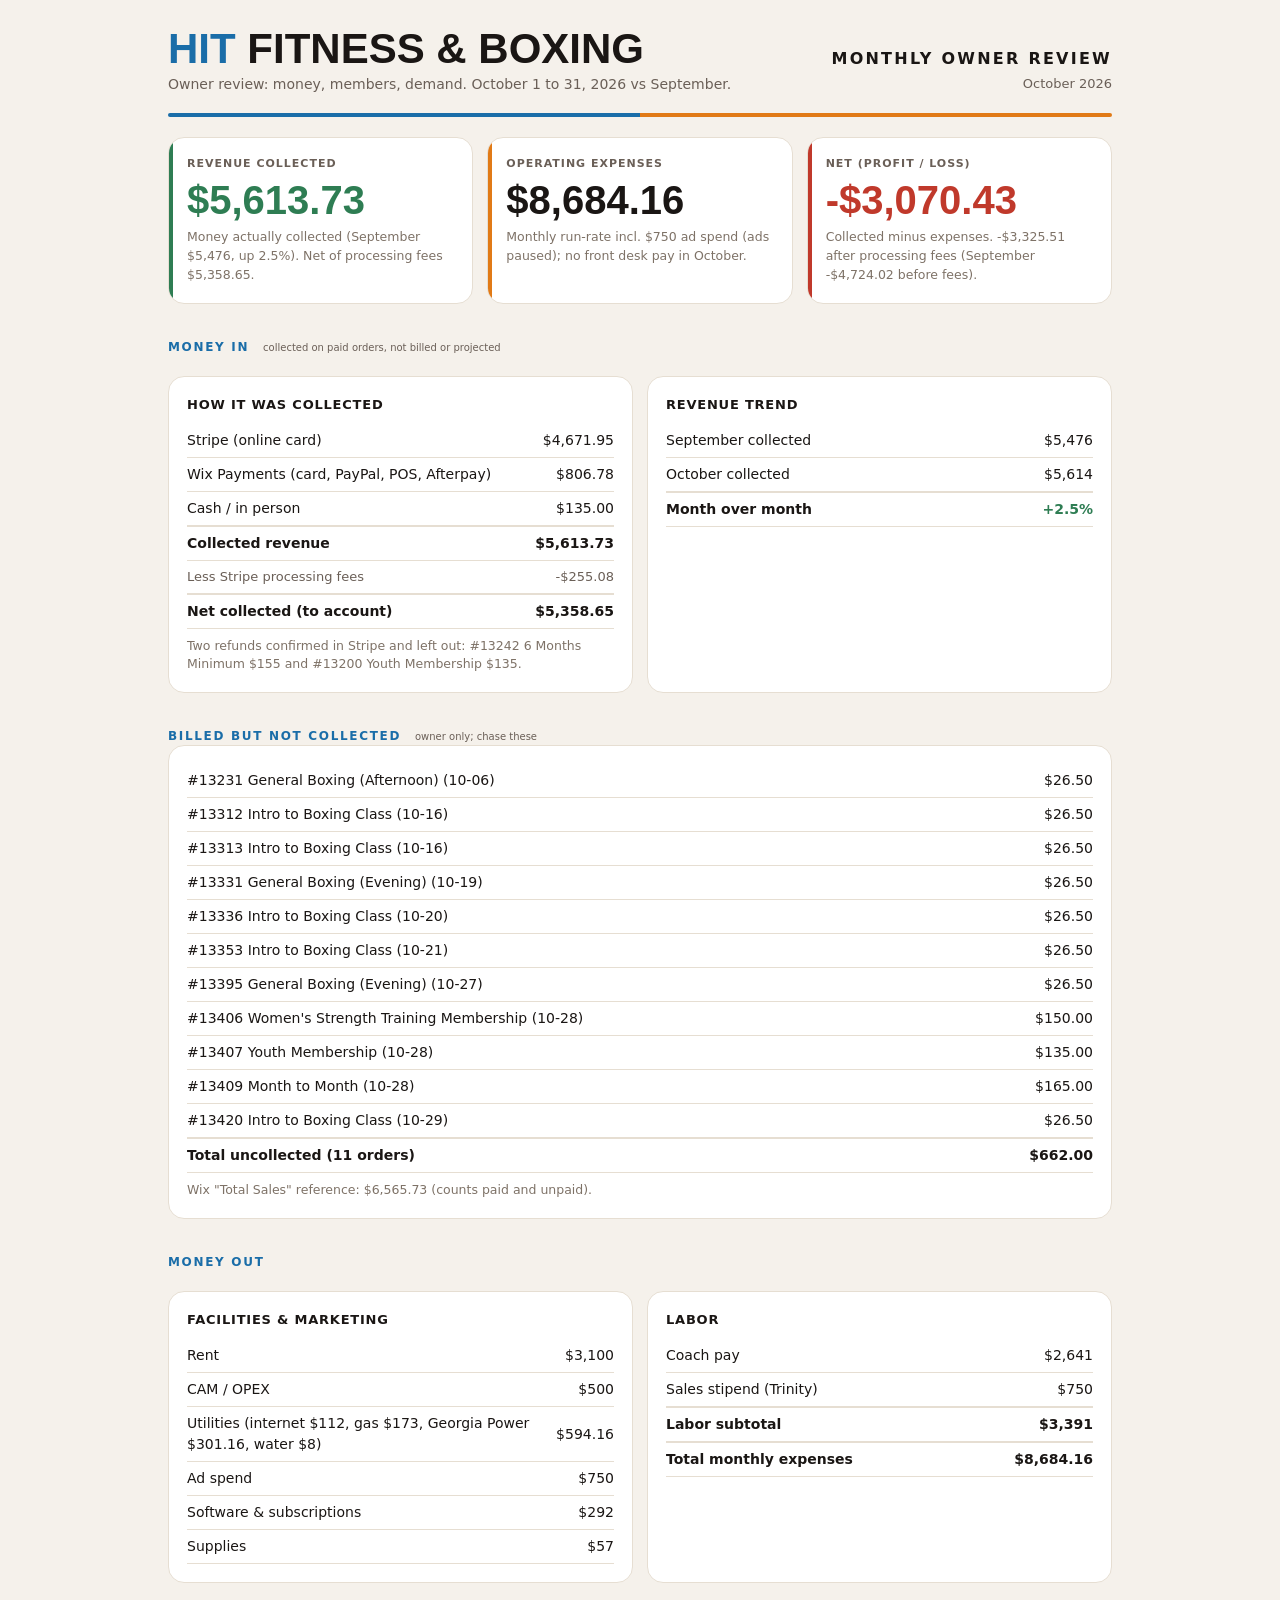
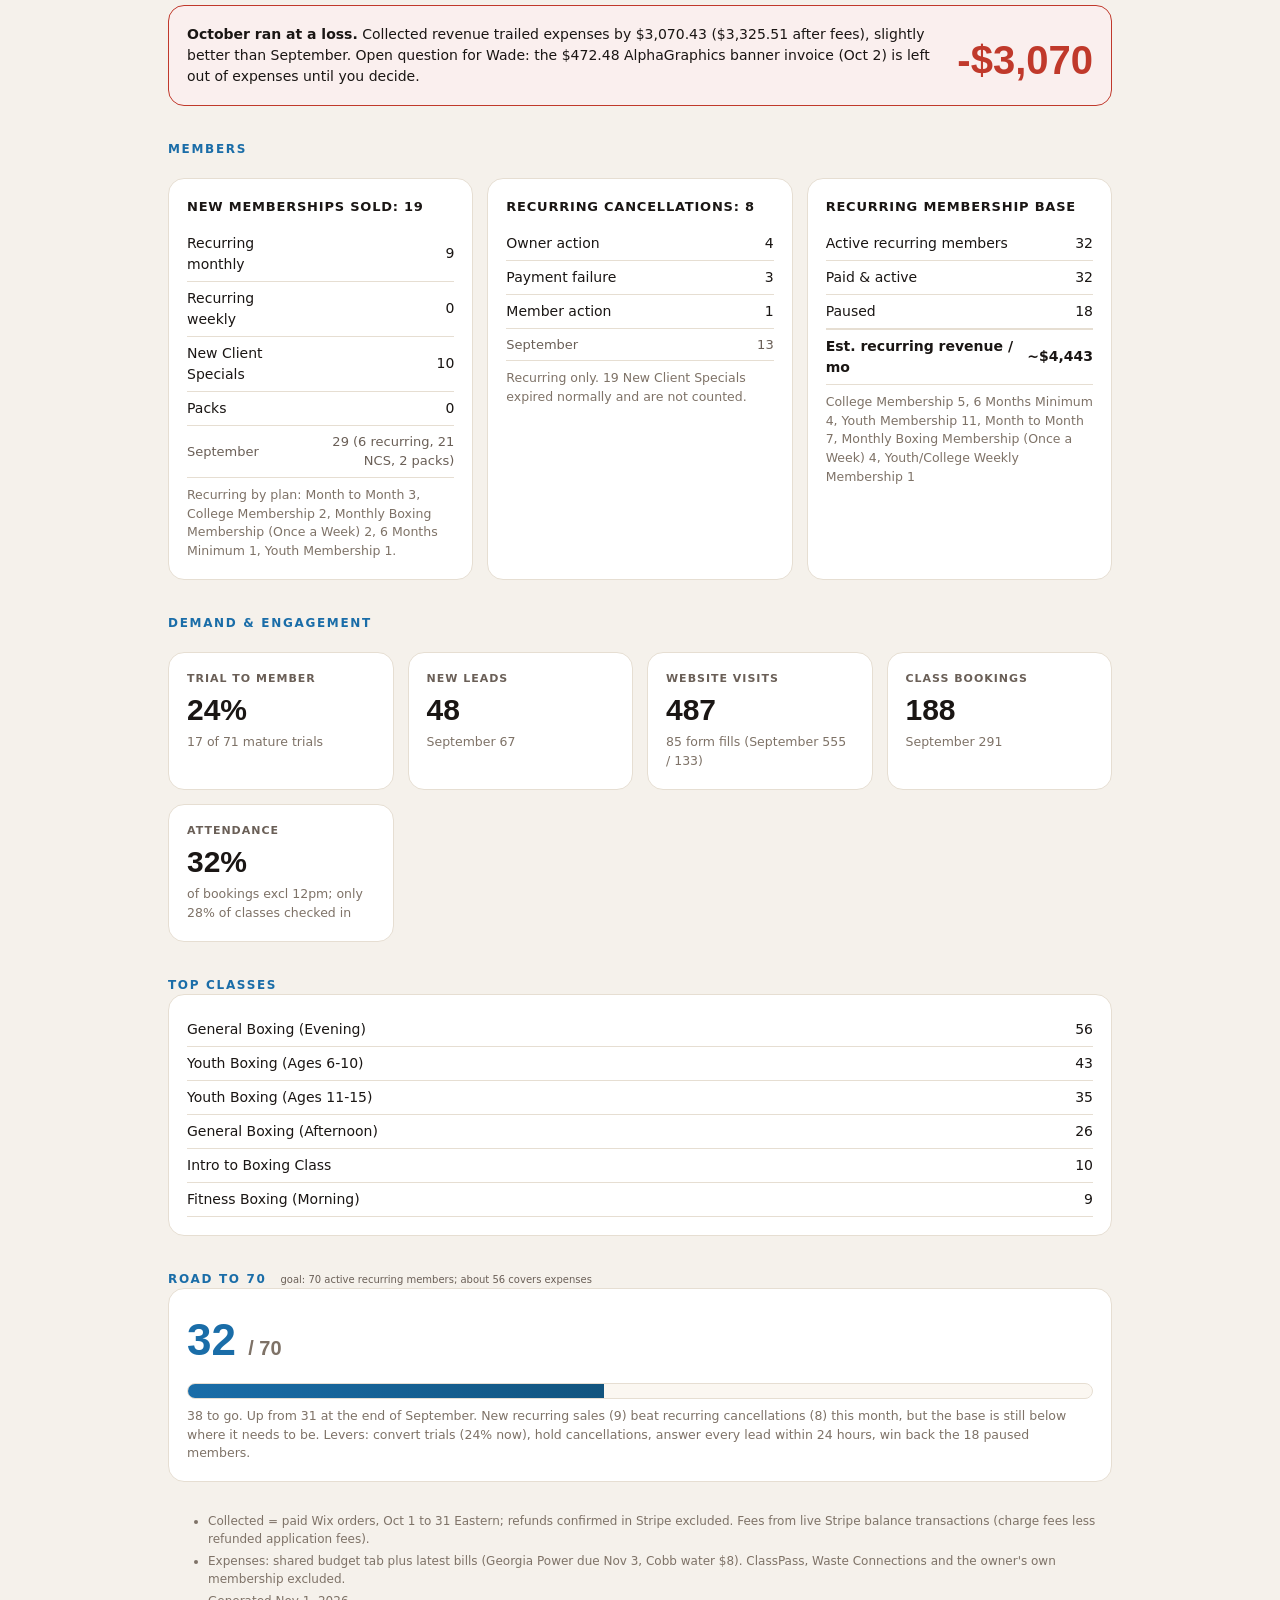
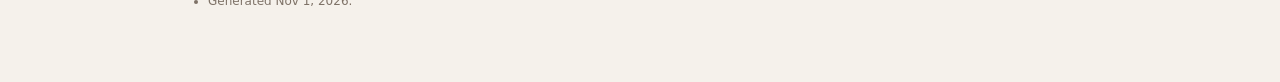
==== commit 334122ce: "HIT Fitness October 2026 monthly reports, corrected expenses (monthly.html)" ====
--- a/monthly.html
+++ b/monthly.html
@@ -25,8 +25,8 @@
 </style></head><body><div class="page">
 <div class="mast"><div><h1 class="wm"><span class="hit">HIT</span> Fitness &amp; Boxing</h1><p class="sub">Owner review: money, members, demand. October 1 to 31, 2026 vs September.</p></div><div class="tag"><b>Monthly owner review</b><span>October 2026</span></div></div><div class="rule"><i></i><i></i></div>
 <div class="grid"><div class="card kpi g"><div class="lab">Revenue collected</div><div class="amt">$5,613.73</div><div class="note">Money actually collected (September $5,476, up 2.5%). Net of processing fees $5,358.65.</div></div>
-<div class="card kpi o"><div class="lab">Operating expenses</div><div class="amt">$10,007.16</div><div class="note">Monthly run-rate incl. $1,500 ad spend.</div></div>
-<div class="card kpi r"><div class="lab">Net (profit / loss)</div><div class="amt">-$4,393.43</div><div class="note">Collected minus expenses. -$4,648.51 after processing fees (September -$4,724.02 before fees).</div></div></div><h2>Money in <small>collected on paid orders, not billed or projected</small></h2><div class="grid">
+<div class="card kpi o"><div class="lab">Operating expenses</div><div class="amt">$8,684.16</div><div class="note">Monthly run-rate incl. $750 ad spend (ads paused); no front desk pay in October.</div></div>
+<div class="card kpi r"><div class="lab">Net (profit / loss)</div><div class="amt">-$3,070.43</div><div class="note">Collected minus expenses. -$3,325.51 after processing fees (September -$4,724.02 before fees).</div></div></div><h2>Money in <small>collected on paid orders, not billed or projected</small></h2><div class="grid">
 <div class="card"><h3>How it was collected</h3><table><tr><td>Stripe (online card)</td><td>$4,671.95</td></tr><tr><td>Wix Payments (card, PayPal, POS, Afterpay)</td><td>$806.78</td></tr><tr><td>Cash / in person</td><td>$135.00</td></tr>
 <tr class="t"><td>Collected revenue</td><td>$5,613.73</td></tr><tr class="m"><td>Less Stripe processing fees</td><td class="neg">-$255.08</td></tr><tr class="t"><td>Net collected (to account)</td><td>$5,358.65</td></tr></table>
 <div class="note">Two refunds confirmed in Stripe and left out: #13242 6 Months Minimum $155 and #13200 Youth Membership $135.</div></div>
@@ -34,10 +34,10 @@
 <h2>Money out</h2><div class="grid"><div class="card"><h3>Facilities &amp; marketing</h3><table>
 <tr><td>Rent</td><td>$3,100</td></tr><tr><td>CAM / OPEX</td><td>$500</td></tr>
 <tr><td>Utilities (internet $112, gas $173, Georgia Power $301.16, water $8)</td><td>$594.16</td></tr>
-<tr><td>Ad spend</td><td>$1,500</td></tr><tr><td>Software &amp; subscriptions</td><td>$292</td></tr><tr><td>Supplies</td><td>$57</td></tr></table></div>
-<div class="card"><h3>Labor</h3><table><tr><td>Coach pay</td><td>$2,641</td></tr><tr><td>Front desk hourly</td><td>$823</td></tr><tr><td>Sales stipend</td><td>$500</td></tr>
-<tr class="t"><td>Labor subtotal</td><td>$3,964</td></tr><tr class="t"><td>Total monthly expenses</td><td>$10,007.16</td></tr></table></div></div>
-<div class="callout"><p><b>October ran at a loss.</b> Collected revenue trailed expenses by $4,393.43 ($4,648.51 after fees), slightly better than September. Open question for Wade: the $472.48 AlphaGraphics banner invoice (Oct 2) is left out of expenses until you decide.</p><div class="amt">-$4,393</div></div>
+<tr><td>Ad spend</td><td>$750</td></tr><tr><td>Software &amp; subscriptions</td><td>$292</td></tr><tr><td>Supplies</td><td>$57</td></tr></table></div>
+<div class="card"><h3>Labor</h3><table><tr><td>Coach pay</td><td>$2,641</td></tr><tr><td>Sales stipend (Trinity)</td><td>$750</td></tr>
+<tr class="t"><td>Labor subtotal</td><td>$3,391</td></tr><tr class="t"><td>Total monthly expenses</td><td>$8,684.16</td></tr></table></div></div>
+<div class="callout"><p><b>October ran at a loss.</b> Collected revenue trailed expenses by $3,070.43 ($3,325.51 after fees), slightly better than September. Open question for Wade: the $472.48 AlphaGraphics banner invoice (Oct 2) is left out of expenses until you decide.</p><div class="amt">-$3,070</div></div>
 <h2>Members</h2><div class="grid"><div class="card"><h3>New memberships sold: 19</h3><table><tr><td>Recurring monthly</td><td>9</td></tr><tr><td>Recurring weekly</td><td>0</td></tr><tr><td>New Client Specials</td><td>10</td></tr><tr><td>Packs</td><td>0</td></tr><tr class="m"><td>September</td><td>29 (6 recurring, 21 NCS, 2 packs)</td></tr></table><div class="note">Recurring by plan: Month to Month 3, College Membership 2, Monthly Boxing Membership (Once a Week) 2, 6 Months Minimum 1, Youth Membership 1.</div></div><div class="card"><h3>Recurring cancellations: 8</h3><table><tr><td>Owner action</td><td>4</td></tr><tr><td>Payment failure</td><td>3</td></tr><tr><td>Member action</td><td>1</td></tr><tr class="m"><td>September</td><td>13</td></tr></table><div class="note">Recurring only. 19 New Client Specials expired normally and are not counted.</div></div><div class="card"><h3>Recurring membership base</h3><table><tr><td>Active recurring members</td><td>32</td></tr><tr><td>Paid &amp; active</td><td>32</td></tr><tr><td>Paused</td><td>18</td></tr><tr class="t"><td>Est. recurring revenue / mo</td><td>~$4,443</td></tr></table>
 <div class="note">College Membership 5, 6 Months Minimum 4, Youth Membership 11, Month to Month 7, Monthly Boxing Membership (Once a Week) 4, Youth/College Weekly Membership 1</div></div></div><h2>Demand &amp; engagement</h2><div class="grid">
 <div class="card tile"><div class="lab">Trial to member</div><div class="amt">24%</div><div class="note">17 of 71 mature trials</div></div>
@@ -45,7 +45,7 @@
 <div class="card tile"><div class="lab">Website visits</div><div class="amt">487</div><div class="note">85 form fills (September 555 / 133)</div></div>
 <div class="card tile"><div class="lab">Class bookings</div><div class="amt">188</div><div class="note">September 291</div></div>
 <div class="card tile"><div class="lab">Attendance</div><div class="amt">32%</div><div class="note">of bookings excl 12pm; only 28% of classes checked in</div></div></div>
-<h2>Top classes</h2><div class="card"><table><tr><td>General Boxing (Evening)</td><td>56</td></tr><tr><td>Youth Boxing (Ages 6-10)</td><td>43</td></tr><tr><td>Youth Boxing (Ages 11-15)</td><td>35</td></tr><tr><td>General Boxing (Afternoon)</td><td>26</td></tr><tr><td>Intro to Boxing Class</td><td>10</td></tr><tr><td>Fitness Boxing (Morning)</td><td>9</td></tr></table></div><h2>Road to 70 <small>goal: 70 active recurring members; about 60 covers expenses</small></h2>
+<h2>Top classes</h2><div class="card"><table><tr><td>General Boxing (Evening)</td><td>56</td></tr><tr><td>Youth Boxing (Ages 6-10)</td><td>43</td></tr><tr><td>Youth Boxing (Ages 11-15)</td><td>35</td></tr><tr><td>General Boxing (Afternoon)</td><td>26</td></tr><tr><td>Intro to Boxing Class</td><td>10</td></tr><tr><td>Fitness Boxing (Morning)</td><td>9</td></tr></table></div><h2>Road to 70 <small>goal: 70 active recurring members; about 56 covers expenses</small></h2>
 <div class="card"><div class="big">32 <small>/ 70</small></div><div class="bar"><i style="width:46%"></i></div>
 <div class="note">38 to go. Up from 31 at the end of September. New recurring sales (9) beat recurring cancellations (8) this month, but the base is still below where it needs to be. Levers: convert trials (24% now), hold cancellations, answer every lead within 24 hours, win back the 18 paused members.</div></div>
 <ul class="foot"><li>Collected = paid Wix orders, Oct 1 to 31 Eastern; refunds confirmed in Stripe excluded. Fees from live Stripe balance transactions (charge fees less refunded application fees).</li><li>Expenses: shared budget tab plus latest bills (Georgia Power due Nov 3, Cobb water $8). ClassPass, Waste Connections and the owner's own membership excluded.</li><li>Generated Nov 1, 2026.</li></ul></div></body></html>
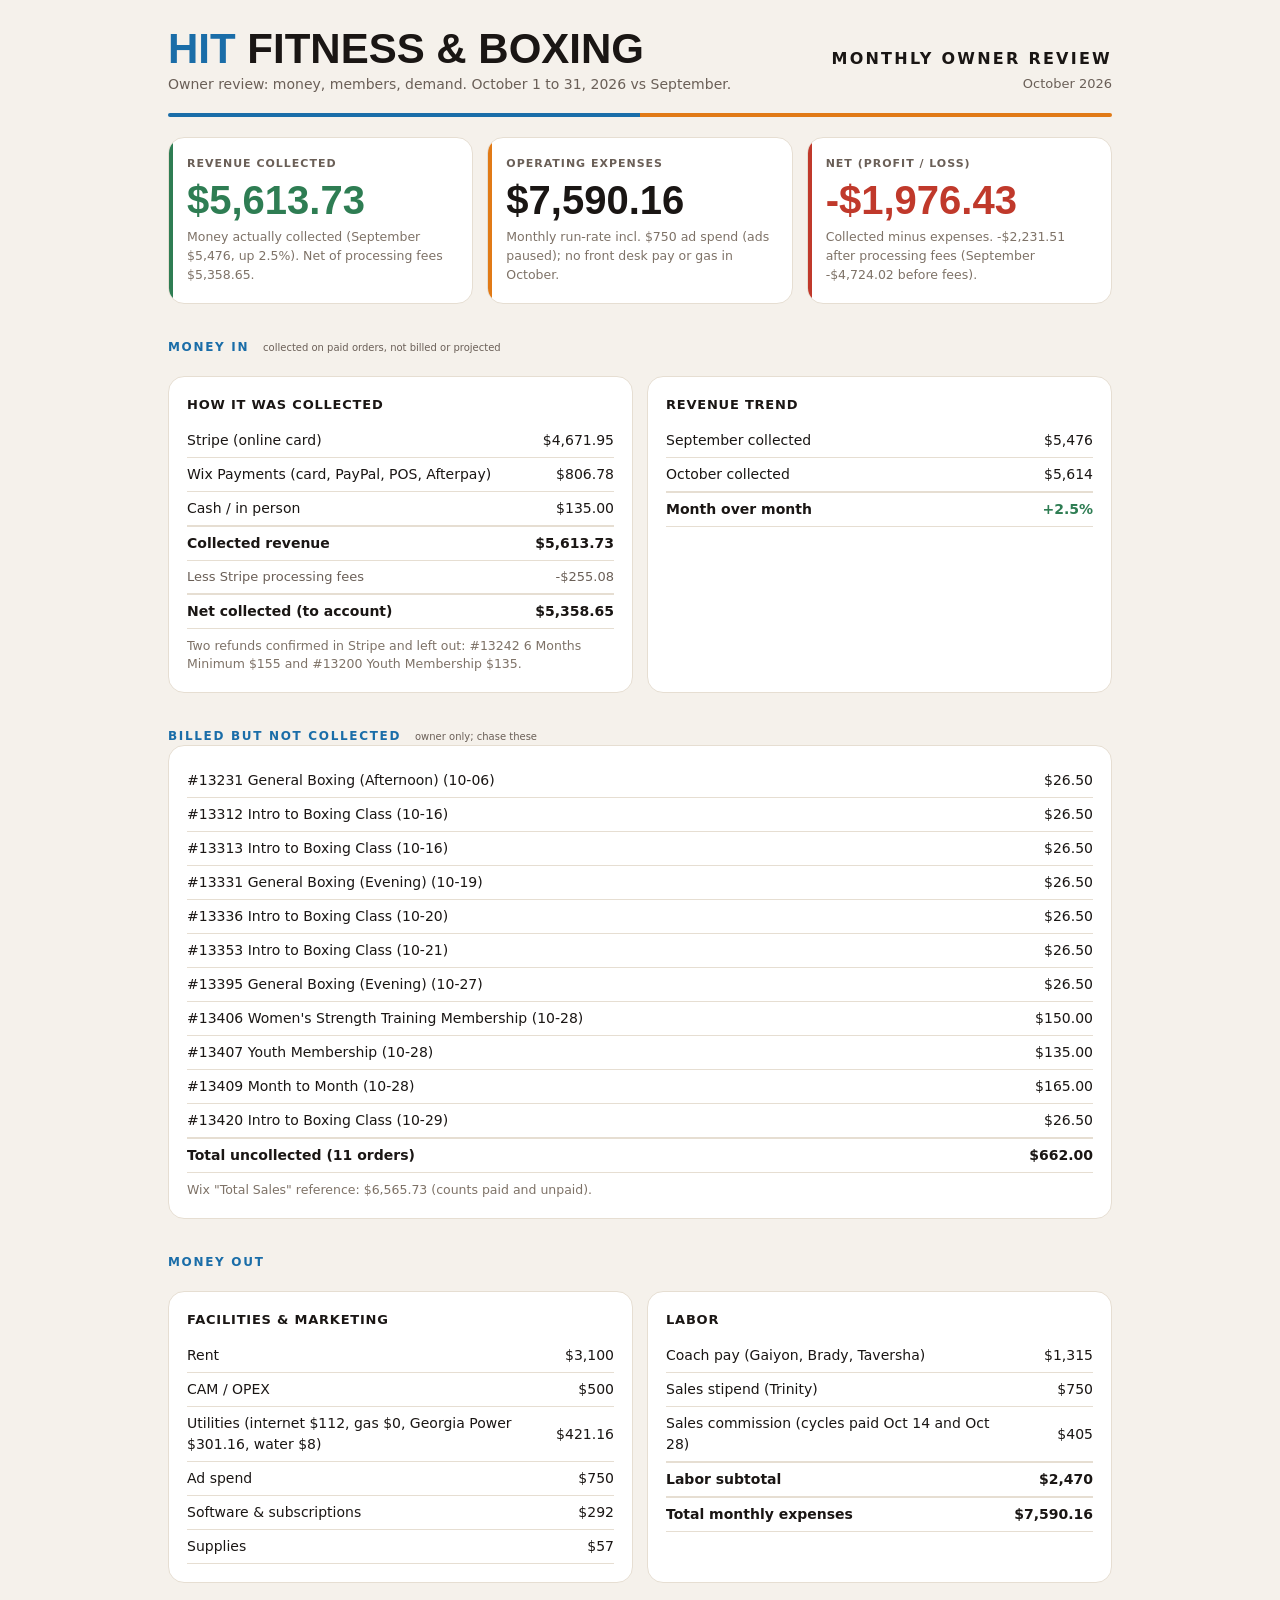
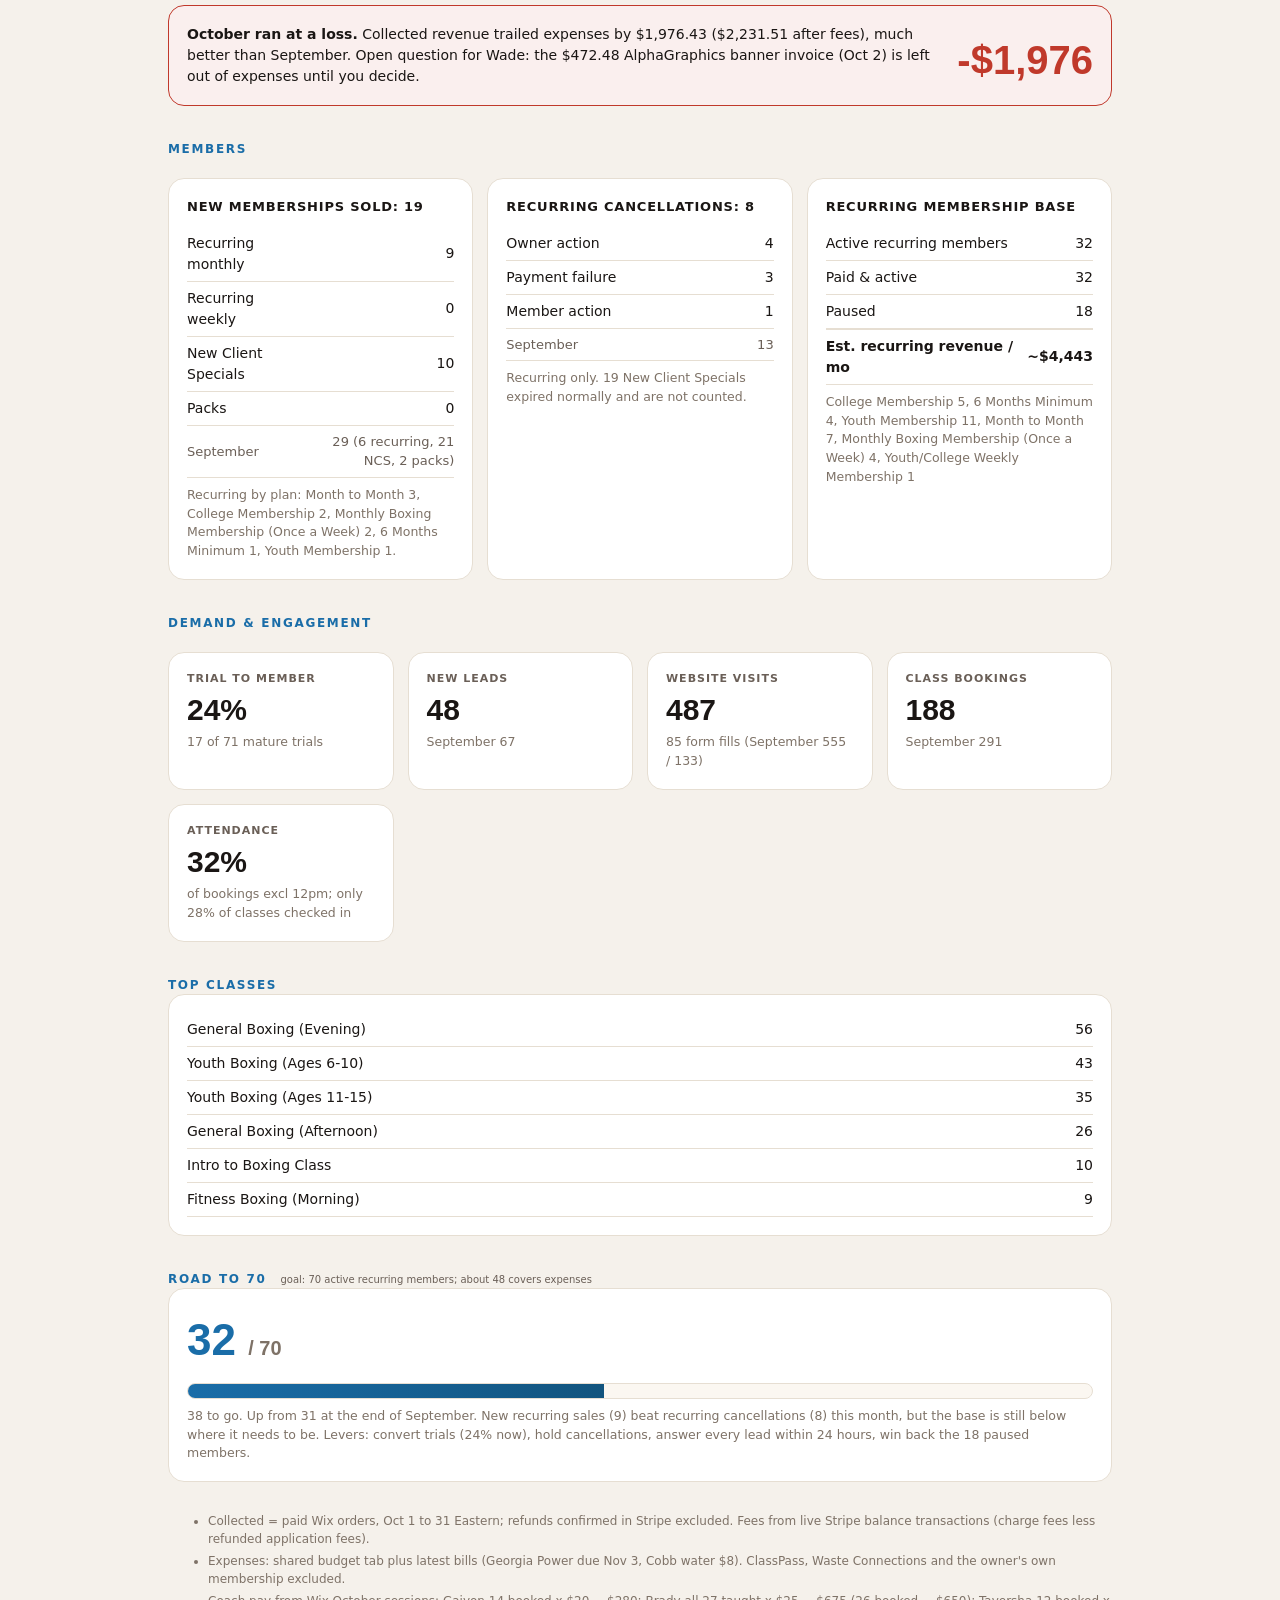
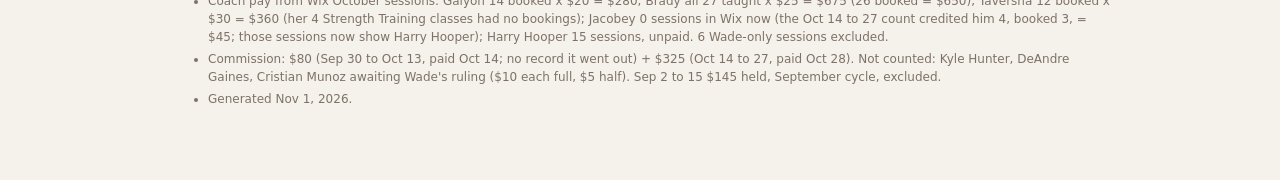
==== commit 8067a7f1: "HIT Fitness October 2026 monthly reports, final expenses (monthly.html)" ====
--- a/monthly.html
+++ b/monthly.html
@@ -25,19 +25,19 @@
 </style></head><body><div class="page">
 <div class="mast"><div><h1 class="wm"><span class="hit">HIT</span> Fitness &amp; Boxing</h1><p class="sub">Owner review: money, members, demand. October 1 to 31, 2026 vs September.</p></div><div class="tag"><b>Monthly owner review</b><span>October 2026</span></div></div><div class="rule"><i></i><i></i></div>
 <div class="grid"><div class="card kpi g"><div class="lab">Revenue collected</div><div class="amt">$5,613.73</div><div class="note">Money actually collected (September $5,476, up 2.5%). Net of processing fees $5,358.65.</div></div>
-<div class="card kpi o"><div class="lab">Operating expenses</div><div class="amt">$8,684.16</div><div class="note">Monthly run-rate incl. $750 ad spend (ads paused); no front desk pay in October.</div></div>
-<div class="card kpi r"><div class="lab">Net (profit / loss)</div><div class="amt">-$3,070.43</div><div class="note">Collected minus expenses. -$3,325.51 after processing fees (September -$4,724.02 before fees).</div></div></div><h2>Money in <small>collected on paid orders, not billed or projected</small></h2><div class="grid">
+<div class="card kpi o"><div class="lab">Operating expenses</div><div class="amt">$7,590.16</div><div class="note">Monthly run-rate incl. $750 ad spend (ads paused); no front desk pay or gas in October.</div></div>
+<div class="card kpi r"><div class="lab">Net (profit / loss)</div><div class="amt">-$1,976.43</div><div class="note">Collected minus expenses. -$2,231.51 after processing fees (September -$4,724.02 before fees).</div></div></div><h2>Money in <small>collected on paid orders, not billed or projected</small></h2><div class="grid">
 <div class="card"><h3>How it was collected</h3><table><tr><td>Stripe (online card)</td><td>$4,671.95</td></tr><tr><td>Wix Payments (card, PayPal, POS, Afterpay)</td><td>$806.78</td></tr><tr><td>Cash / in person</td><td>$135.00</td></tr>
 <tr class="t"><td>Collected revenue</td><td>$5,613.73</td></tr><tr class="m"><td>Less Stripe processing fees</td><td class="neg">-$255.08</td></tr><tr class="t"><td>Net collected (to account)</td><td>$5,358.65</td></tr></table>
 <div class="note">Two refunds confirmed in Stripe and left out: #13242 6 Months Minimum $155 and #13200 Youth Membership $135.</div></div>
 <div class="card"><h3>Revenue trend</h3><table><tr><td>September collected</td><td>$5,476</td></tr><tr><td>October collected</td><td>$5,614</td></tr><tr class="t"><td>Month over month</td><td class="pos">+2.5%</td></tr></table></div></div><h2>Billed but not collected <small>owner only; chase these</small></h2><div class="card"><table><tr><td>#13231 General Boxing (Afternoon) (10-06)</td><td>$26.50</td></tr><tr><td>#13312 Intro to Boxing Class (10-16)</td><td>$26.50</td></tr><tr><td>#13313 Intro to Boxing Class (10-16)</td><td>$26.50</td></tr><tr><td>#13331 General Boxing (Evening) (10-19)</td><td>$26.50</td></tr><tr><td>#13336 Intro to Boxing Class (10-20)</td><td>$26.50</td></tr><tr><td>#13353 Intro to Boxing Class (10-21)</td><td>$26.50</td></tr><tr><td>#13395 General Boxing (Evening) (10-27)</td><td>$26.50</td></tr><tr><td>#13406 Women&#x27;s Strength Training Membership (10-28)</td><td>$150.00</td></tr><tr><td>#13407 Youth Membership (10-28)</td><td>$135.00</td></tr><tr><td>#13409 Month to Month (10-28)</td><td>$165.00</td></tr><tr><td>#13420 Intro to Boxing Class (10-29)</td><td>$26.50</td></tr><tr class="t"><td>Total uncollected (11 orders)</td><td>$662.00</td></tr></table><div class="note">Wix "Total Sales" reference: $6,565.73 (counts paid and unpaid).</div></div>
 <h2>Money out</h2><div class="grid"><div class="card"><h3>Facilities &amp; marketing</h3><table>
 <tr><td>Rent</td><td>$3,100</td></tr><tr><td>CAM / OPEX</td><td>$500</td></tr>
-<tr><td>Utilities (internet $112, gas $173, Georgia Power $301.16, water $8)</td><td>$594.16</td></tr>
+<tr><td>Utilities (internet $112, gas $0, Georgia Power $301.16, water $8)</td><td>$421.16</td></tr>
 <tr><td>Ad spend</td><td>$750</td></tr><tr><td>Software &amp; subscriptions</td><td>$292</td></tr><tr><td>Supplies</td><td>$57</td></tr></table></div>
-<div class="card"><h3>Labor</h3><table><tr><td>Coach pay</td><td>$2,641</td></tr><tr><td>Sales stipend (Trinity)</td><td>$750</td></tr>
-<tr class="t"><td>Labor subtotal</td><td>$3,391</td></tr><tr class="t"><td>Total monthly expenses</td><td>$8,684.16</td></tr></table></div></div>
-<div class="callout"><p><b>October ran at a loss.</b> Collected revenue trailed expenses by $3,070.43 ($3,325.51 after fees), slightly better than September. Open question for Wade: the $472.48 AlphaGraphics banner invoice (Oct 2) is left out of expenses until you decide.</p><div class="amt">-$3,070</div></div>
+<div class="card"><h3>Labor</h3><table><tr><td>Coach pay (Gaiyon, Brady, Taversha)</td><td>$1,315</td></tr><tr><td>Sales stipend (Trinity)</td><td>$750</td></tr><tr><td>Sales commission (cycles paid Oct 14 and Oct 28)</td><td>$405</td></tr>
+<tr class="t"><td>Labor subtotal</td><td>$2,470</td></tr><tr class="t"><td>Total monthly expenses</td><td>$7,590.16</td></tr></table></div></div>
+<div class="callout"><p><b>October ran at a loss.</b> Collected revenue trailed expenses by $1,976.43 ($2,231.51 after fees), much better than September. Open question for Wade: the $472.48 AlphaGraphics banner invoice (Oct 2) is left out of expenses until you decide.</p><div class="amt">-$1,976</div></div>
 <h2>Members</h2><div class="grid"><div class="card"><h3>New memberships sold: 19</h3><table><tr><td>Recurring monthly</td><td>9</td></tr><tr><td>Recurring weekly</td><td>0</td></tr><tr><td>New Client Specials</td><td>10</td></tr><tr><td>Packs</td><td>0</td></tr><tr class="m"><td>September</td><td>29 (6 recurring, 21 NCS, 2 packs)</td></tr></table><div class="note">Recurring by plan: Month to Month 3, College Membership 2, Monthly Boxing Membership (Once a Week) 2, 6 Months Minimum 1, Youth Membership 1.</div></div><div class="card"><h3>Recurring cancellations: 8</h3><table><tr><td>Owner action</td><td>4</td></tr><tr><td>Payment failure</td><td>3</td></tr><tr><td>Member action</td><td>1</td></tr><tr class="m"><td>September</td><td>13</td></tr></table><div class="note">Recurring only. 19 New Client Specials expired normally and are not counted.</div></div><div class="card"><h3>Recurring membership base</h3><table><tr><td>Active recurring members</td><td>32</td></tr><tr><td>Paid &amp; active</td><td>32</td></tr><tr><td>Paused</td><td>18</td></tr><tr class="t"><td>Est. recurring revenue / mo</td><td>~$4,443</td></tr></table>
 <div class="note">College Membership 5, 6 Months Minimum 4, Youth Membership 11, Month to Month 7, Monthly Boxing Membership (Once a Week) 4, Youth/College Weekly Membership 1</div></div></div><h2>Demand &amp; engagement</h2><div class="grid">
 <div class="card tile"><div class="lab">Trial to member</div><div class="amt">24%</div><div class="note">17 of 71 mature trials</div></div>
@@ -45,7 +45,7 @@
 <div class="card tile"><div class="lab">Website visits</div><div class="amt">487</div><div class="note">85 form fills (September 555 / 133)</div></div>
 <div class="card tile"><div class="lab">Class bookings</div><div class="amt">188</div><div class="note">September 291</div></div>
 <div class="card tile"><div class="lab">Attendance</div><div class="amt">32%</div><div class="note">of bookings excl 12pm; only 28% of classes checked in</div></div></div>
-<h2>Top classes</h2><div class="card"><table><tr><td>General Boxing (Evening)</td><td>56</td></tr><tr><td>Youth Boxing (Ages 6-10)</td><td>43</td></tr><tr><td>Youth Boxing (Ages 11-15)</td><td>35</td></tr><tr><td>General Boxing (Afternoon)</td><td>26</td></tr><tr><td>Intro to Boxing Class</td><td>10</td></tr><tr><td>Fitness Boxing (Morning)</td><td>9</td></tr></table></div><h2>Road to 70 <small>goal: 70 active recurring members; about 56 covers expenses</small></h2>
+<h2>Top classes</h2><div class="card"><table><tr><td>General Boxing (Evening)</td><td>56</td></tr><tr><td>Youth Boxing (Ages 6-10)</td><td>43</td></tr><tr><td>Youth Boxing (Ages 11-15)</td><td>35</td></tr><tr><td>General Boxing (Afternoon)</td><td>26</td></tr><tr><td>Intro to Boxing Class</td><td>10</td></tr><tr><td>Fitness Boxing (Morning)</td><td>9</td></tr></table></div><h2>Road to 70 <small>goal: 70 active recurring members; about 48 covers expenses</small></h2>
 <div class="card"><div class="big">32 <small>/ 70</small></div><div class="bar"><i style="width:46%"></i></div>
 <div class="note">38 to go. Up from 31 at the end of September. New recurring sales (9) beat recurring cancellations (8) this month, but the base is still below where it needs to be. Levers: convert trials (24% now), hold cancellations, answer every lead within 24 hours, win back the 18 paused members.</div></div>
-<ul class="foot"><li>Collected = paid Wix orders, Oct 1 to 31 Eastern; refunds confirmed in Stripe excluded. Fees from live Stripe balance transactions (charge fees less refunded application fees).</li><li>Expenses: shared budget tab plus latest bills (Georgia Power due Nov 3, Cobb water $8). ClassPass, Waste Connections and the owner's own membership excluded.</li><li>Generated Nov 1, 2026.</li></ul></div></body></html>+<ul class="foot"><li>Collected = paid Wix orders, Oct 1 to 31 Eastern; refunds confirmed in Stripe excluded. Fees from live Stripe balance transactions (charge fees less refunded application fees).</li><li>Expenses: shared budget tab plus latest bills (Georgia Power due Nov 3, Cobb water $8). ClassPass, Waste Connections and the owner's own membership excluded.</li><li>Coach pay from Wix October sessions: Gaiyon 14 booked x $20 = $280; Brady all 27 taught x $25 = $675 (26 booked = $650); Taversha 12 booked x $30 = $360 (her 4 Strength Training classes had no bookings); Jacobey 0 sessions in Wix now (the Oct 14 to 27 count credited him 4, booked 3, = $45; those sessions now show Harry Hooper); Harry Hooper 15 sessions, unpaid. 6 Wade-only sessions excluded.</li><li>Commission: $80 (Sep 30 to Oct 13, paid Oct 14; no record it went out) + $325 (Oct 14 to 27, paid Oct 28). Not counted: Kyle Hunter, DeAndre Gaines, Cristian Munoz awaiting Wade's ruling ($10 each full, $5 half). Sep 2 to 15 $145 held, September cycle, excluded.</li><li>Generated Nov 1, 2026.</li></ul></div></body></html>
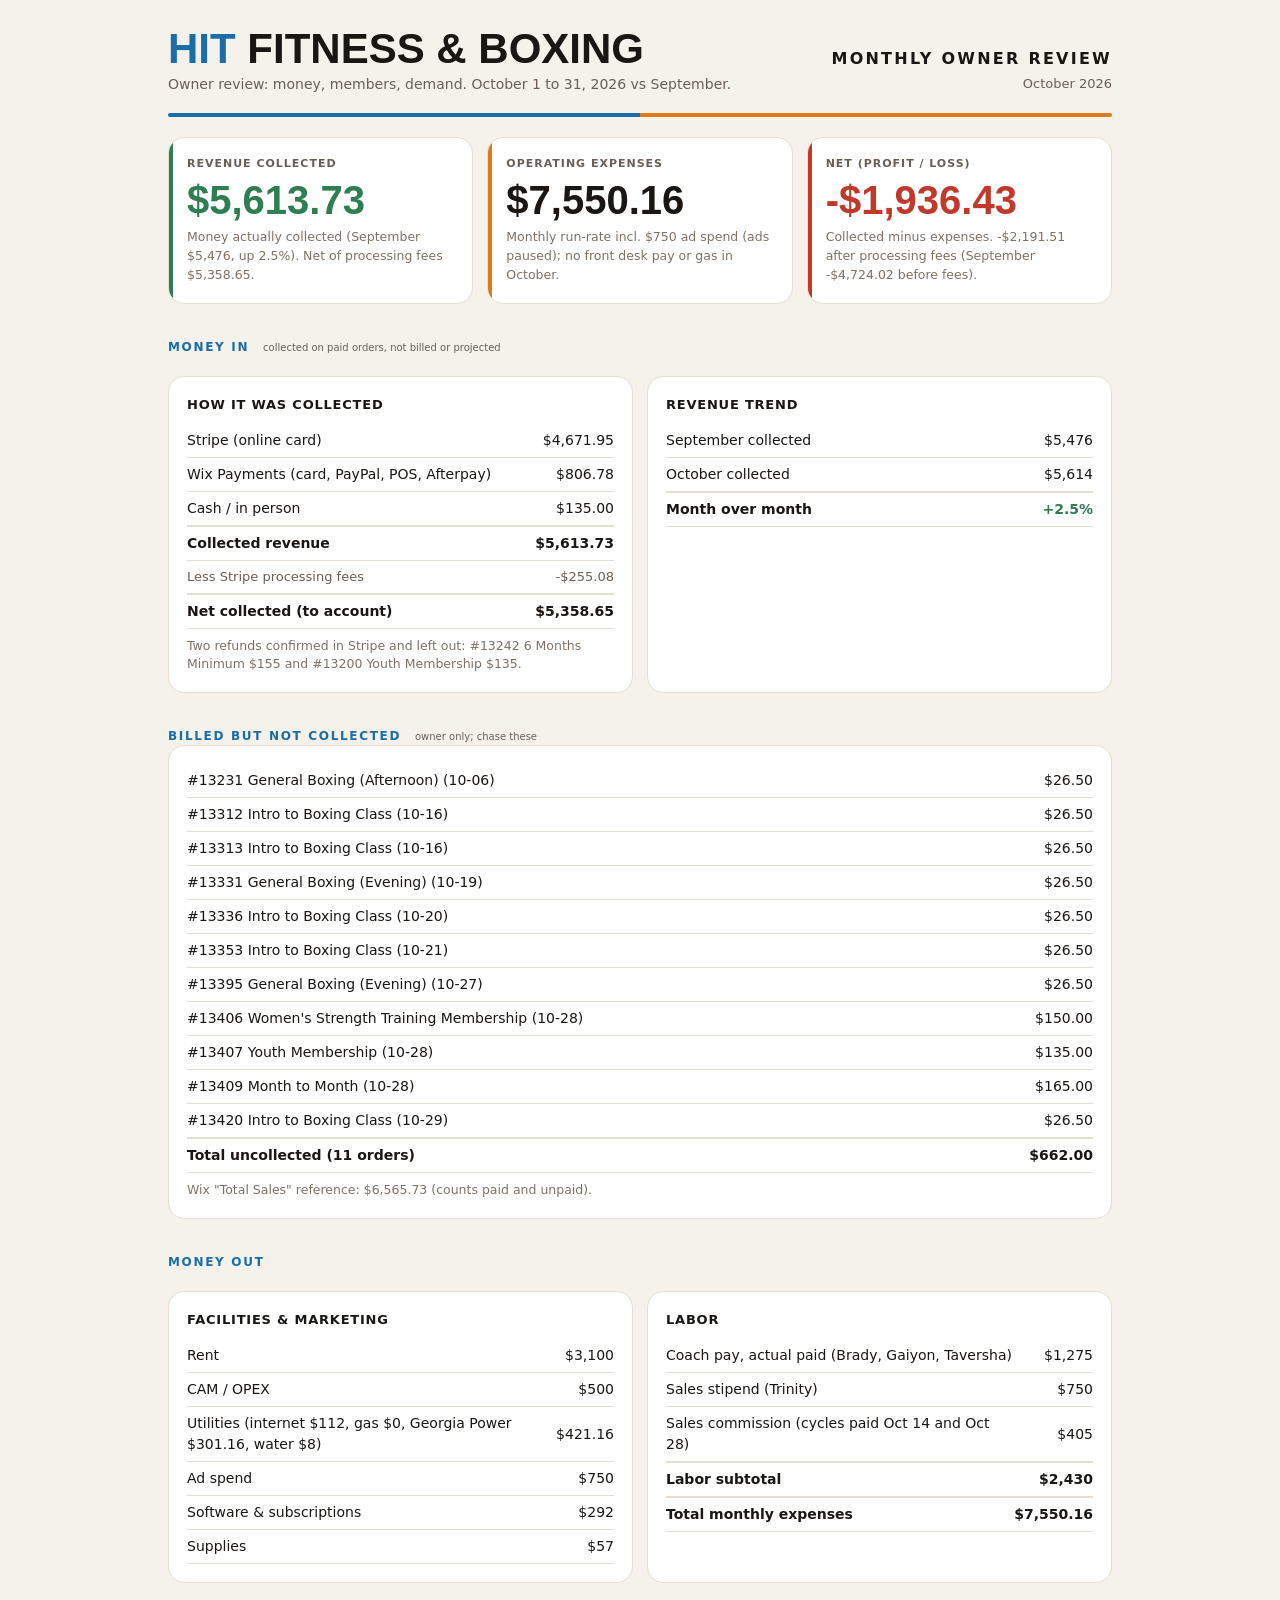
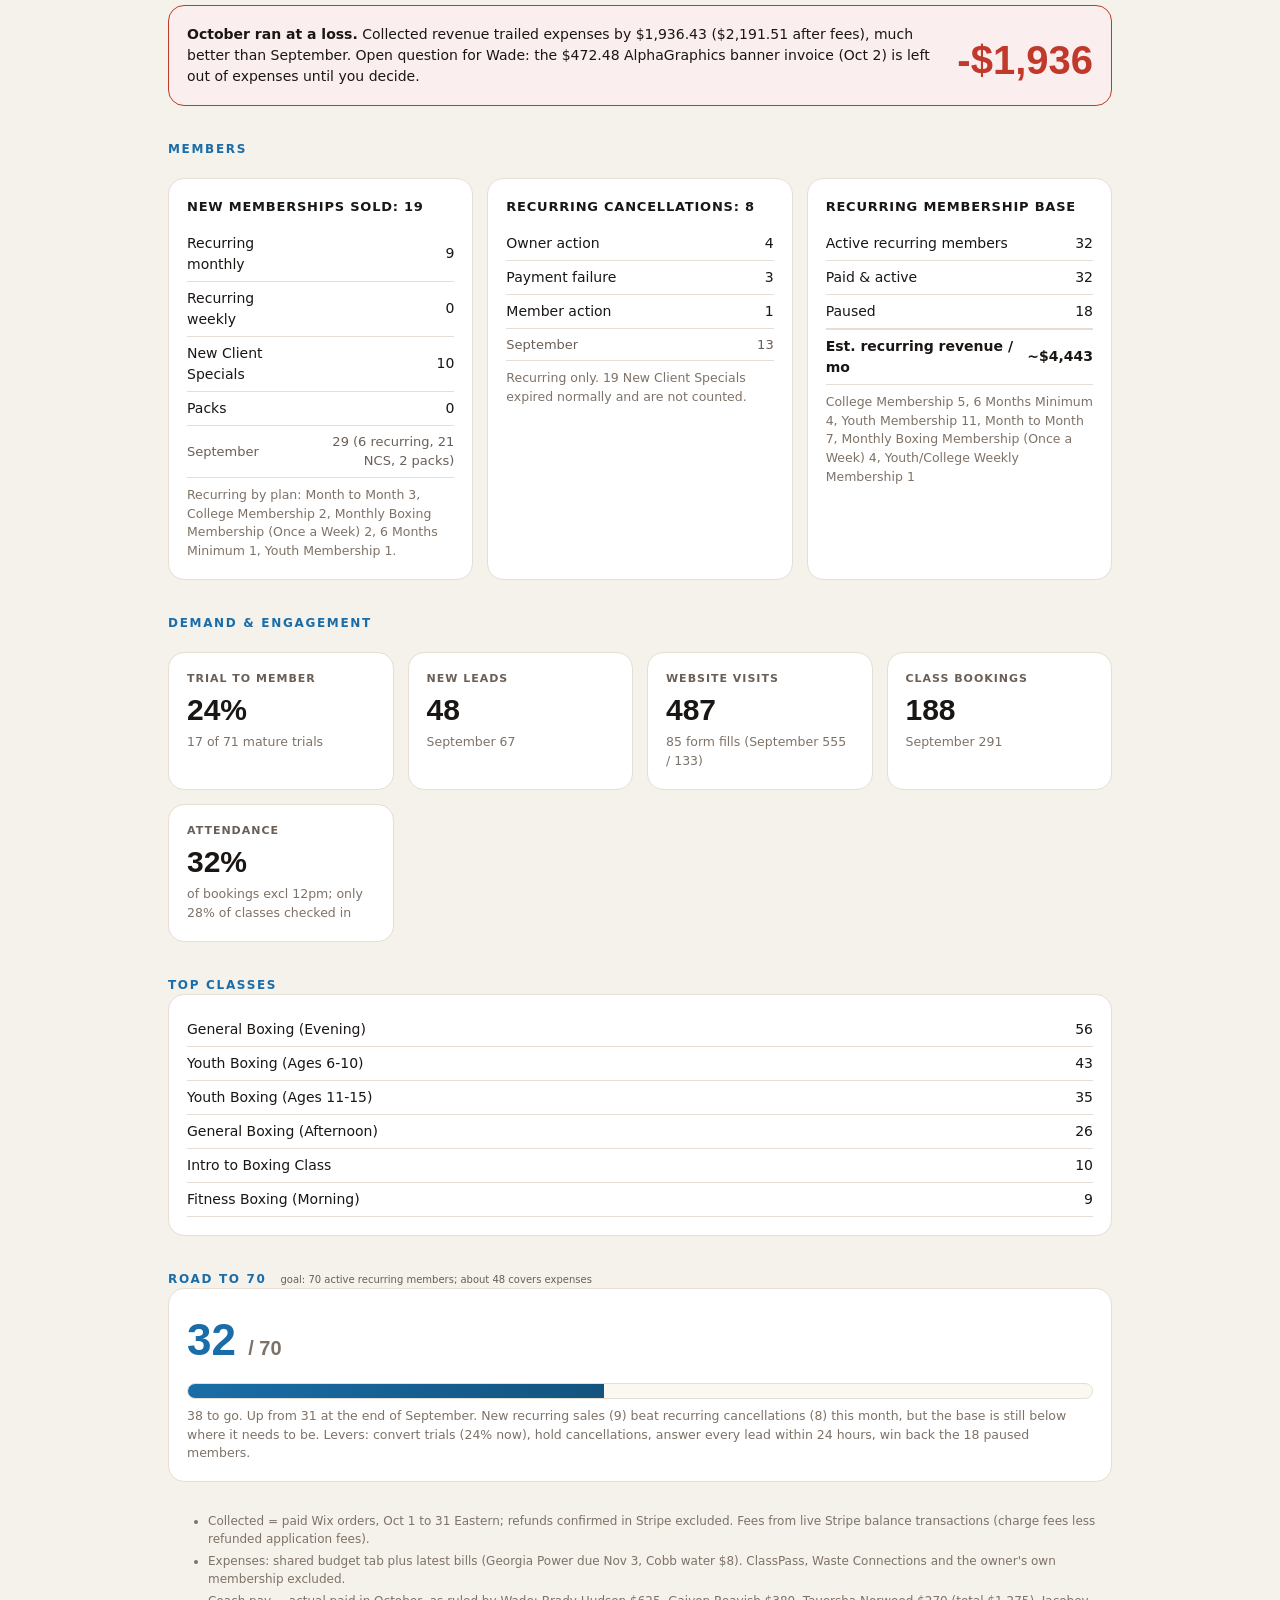
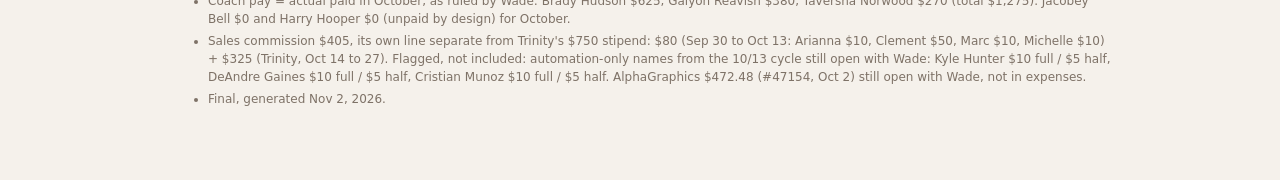
==== commit 2253cd50: "HIT Fitness October 2026 FINAL, Wade ruled coach pay $1,275, expenses $7,550.16 (monthly.html)" ====
--- a/monthly.html
+++ b/monthly.html
@@ -25,8 +25,8 @@
 </style></head><body><div class="page">
 <div class="mast"><div><h1 class="wm"><span class="hit">HIT</span> Fitness &amp; Boxing</h1><p class="sub">Owner review: money, members, demand. October 1 to 31, 2026 vs September.</p></div><div class="tag"><b>Monthly owner review</b><span>October 2026</span></div></div><div class="rule"><i></i><i></i></div>
 <div class="grid"><div class="card kpi g"><div class="lab">Revenue collected</div><div class="amt">$5,613.73</div><div class="note">Money actually collected (September $5,476, up 2.5%). Net of processing fees $5,358.65.</div></div>
-<div class="card kpi o"><div class="lab">Operating expenses</div><div class="amt">$7,590.16</div><div class="note">Monthly run-rate incl. $750 ad spend (ads paused); no front desk pay or gas in October.</div></div>
-<div class="card kpi r"><div class="lab">Net (profit / loss)</div><div class="amt">-$1,976.43</div><div class="note">Collected minus expenses. -$2,231.51 after processing fees (September -$4,724.02 before fees).</div></div></div><h2>Money in <small>collected on paid orders, not billed or projected</small></h2><div class="grid">
+<div class="card kpi o"><div class="lab">Operating expenses</div><div class="amt">$7,550.16</div><div class="note">Monthly run-rate incl. $750 ad spend (ads paused); no front desk pay or gas in October.</div></div>
+<div class="card kpi r"><div class="lab">Net (profit / loss)</div><div class="amt">-$1,936.43</div><div class="note">Collected minus expenses. -$2,191.51 after processing fees (September -$4,724.02 before fees).</div></div></div><h2>Money in <small>collected on paid orders, not billed or projected</small></h2><div class="grid">
 <div class="card"><h3>How it was collected</h3><table><tr><td>Stripe (online card)</td><td>$4,671.95</td></tr><tr><td>Wix Payments (card, PayPal, POS, Afterpay)</td><td>$806.78</td></tr><tr><td>Cash / in person</td><td>$135.00</td></tr>
 <tr class="t"><td>Collected revenue</td><td>$5,613.73</td></tr><tr class="m"><td>Less Stripe processing fees</td><td class="neg">-$255.08</td></tr><tr class="t"><td>Net collected (to account)</td><td>$5,358.65</td></tr></table>
 <div class="note">Two refunds confirmed in Stripe and left out: #13242 6 Months Minimum $155 and #13200 Youth Membership $135.</div></div>
@@ -35,9 +35,9 @@
 <tr><td>Rent</td><td>$3,100</td></tr><tr><td>CAM / OPEX</td><td>$500</td></tr>
 <tr><td>Utilities (internet $112, gas $0, Georgia Power $301.16, water $8)</td><td>$421.16</td></tr>
 <tr><td>Ad spend</td><td>$750</td></tr><tr><td>Software &amp; subscriptions</td><td>$292</td></tr><tr><td>Supplies</td><td>$57</td></tr></table></div>
-<div class="card"><h3>Labor</h3><table><tr><td>Coach pay (Gaiyon, Brady, Taversha)</td><td>$1,315</td></tr><tr><td>Sales stipend (Trinity)</td><td>$750</td></tr><tr><td>Sales commission (cycles paid Oct 14 and Oct 28)</td><td>$405</td></tr>
-<tr class="t"><td>Labor subtotal</td><td>$2,470</td></tr><tr class="t"><td>Total monthly expenses</td><td>$7,590.16</td></tr></table></div></div>
-<div class="callout"><p><b>October ran at a loss.</b> Collected revenue trailed expenses by $1,976.43 ($2,231.51 after fees), much better than September. Open question for Wade: the $472.48 AlphaGraphics banner invoice (Oct 2) is left out of expenses until you decide.</p><div class="amt">-$1,976</div></div>
+<div class="card"><h3>Labor</h3><table><tr><td>Coach pay, actual paid (Brady, Gaiyon, Taversha)</td><td>$1,275</td></tr><tr><td>Sales stipend (Trinity)</td><td>$750</td></tr><tr><td>Sales commission (cycles paid Oct 14 and Oct 28)</td><td>$405</td></tr>
+<tr class="t"><td>Labor subtotal</td><td>$2,430</td></tr><tr class="t"><td>Total monthly expenses</td><td>$7,550.16</td></tr></table></div></div>
+<div class="callout"><p><b>October ran at a loss.</b> Collected revenue trailed expenses by $1,936.43 ($2,191.51 after fees), much better than September. Open question for Wade: the $472.48 AlphaGraphics banner invoice (Oct 2) is left out of expenses until you decide.</p><div class="amt">-$1,936</div></div>
 <h2>Members</h2><div class="grid"><div class="card"><h3>New memberships sold: 19</h3><table><tr><td>Recurring monthly</td><td>9</td></tr><tr><td>Recurring weekly</td><td>0</td></tr><tr><td>New Client Specials</td><td>10</td></tr><tr><td>Packs</td><td>0</td></tr><tr class="m"><td>September</td><td>29 (6 recurring, 21 NCS, 2 packs)</td></tr></table><div class="note">Recurring by plan: Month to Month 3, College Membership 2, Monthly Boxing Membership (Once a Week) 2, 6 Months Minimum 1, Youth Membership 1.</div></div><div class="card"><h3>Recurring cancellations: 8</h3><table><tr><td>Owner action</td><td>4</td></tr><tr><td>Payment failure</td><td>3</td></tr><tr><td>Member action</td><td>1</td></tr><tr class="m"><td>September</td><td>13</td></tr></table><div class="note">Recurring only. 19 New Client Specials expired normally and are not counted.</div></div><div class="card"><h3>Recurring membership base</h3><table><tr><td>Active recurring members</td><td>32</td></tr><tr><td>Paid &amp; active</td><td>32</td></tr><tr><td>Paused</td><td>18</td></tr><tr class="t"><td>Est. recurring revenue / mo</td><td>~$4,443</td></tr></table>
 <div class="note">College Membership 5, 6 Months Minimum 4, Youth Membership 11, Month to Month 7, Monthly Boxing Membership (Once a Week) 4, Youth/College Weekly Membership 1</div></div></div><h2>Demand &amp; engagement</h2><div class="grid">
 <div class="card tile"><div class="lab">Trial to member</div><div class="amt">24%</div><div class="note">17 of 71 mature trials</div></div>
@@ -48,4 +48,4 @@
 <h2>Top classes</h2><div class="card"><table><tr><td>General Boxing (Evening)</td><td>56</td></tr><tr><td>Youth Boxing (Ages 6-10)</td><td>43</td></tr><tr><td>Youth Boxing (Ages 11-15)</td><td>35</td></tr><tr><td>General Boxing (Afternoon)</td><td>26</td></tr><tr><td>Intro to Boxing Class</td><td>10</td></tr><tr><td>Fitness Boxing (Morning)</td><td>9</td></tr></table></div><h2>Road to 70 <small>goal: 70 active recurring members; about 48 covers expenses</small></h2>
 <div class="card"><div class="big">32 <small>/ 70</small></div><div class="bar"><i style="width:46%"></i></div>
 <div class="note">38 to go. Up from 31 at the end of September. New recurring sales (9) beat recurring cancellations (8) this month, but the base is still below where it needs to be. Levers: convert trials (24% now), hold cancellations, answer every lead within 24 hours, win back the 18 paused members.</div></div>
-<ul class="foot"><li>Collected = paid Wix orders, Oct 1 to 31 Eastern; refunds confirmed in Stripe excluded. Fees from live Stripe balance transactions (charge fees less refunded application fees).</li><li>Expenses: shared budget tab plus latest bills (Georgia Power due Nov 3, Cobb water $8). ClassPass, Waste Connections and the owner's own membership excluded.</li><li>Coach pay from Wix October sessions: Gaiyon 14 booked x $20 = $280; Brady all 27 taught x $25 = $675 (26 booked = $650); Taversha 12 booked x $30 = $360 (her 4 Strength Training classes had no bookings); Jacobey 0 sessions in Wix now (the Oct 14 to 27 count credited him 4, booked 3, = $45; those sessions now show Harry Hooper); Harry Hooper 15 sessions, unpaid. 6 Wade-only sessions excluded.</li><li>Commission: $80 (Sep 30 to Oct 13, paid Oct 14; no record it went out) + $325 (Oct 14 to 27, paid Oct 28). Not counted: Kyle Hunter, DeAndre Gaines, Cristian Munoz awaiting Wade's ruling ($10 each full, $5 half). Sep 2 to 15 $145 held, September cycle, excluded.</li><li>Generated Nov 1, 2026.</li></ul></div></body></html>+<ul class="foot"><li>Collected = paid Wix orders, Oct 1 to 31 Eastern; refunds confirmed in Stripe excluded. Fees from live Stripe balance transactions (charge fees less refunded application fees).</li><li>Expenses: shared budget tab plus latest bills (Georgia Power due Nov 3, Cobb water $8). ClassPass, Waste Connections and the owner's own membership excluded.</li><li>Coach pay = actual paid in October, as ruled by Wade: Brady Hudson $625, Gaiyon Reavish $380, Taversha Norwood $270 (total $1,275). Jacobey Bell $0 and Harry Hooper $0 (unpaid by design) for October.</li><li>Sales commission $405, its own line separate from Trinity's $750 stipend: $80 (Sep 30 to Oct 13: Arianna $10, Clement $50, Marc $10, Michelle $10) + $325 (Trinity, Oct 14 to 27). Flagged, not included: automation-only names from the 10/13 cycle still open with Wade: Kyle Hunter $10 full / $5 half, DeAndre Gaines $10 full / $5 half, Cristian Munoz $10 full / $5 half. AlphaGraphics $472.48 (#47154, Oct 2) still open with Wade, not in expenses.</li><li>Final, generated Nov 2, 2026.</li></ul></div></body></html>
